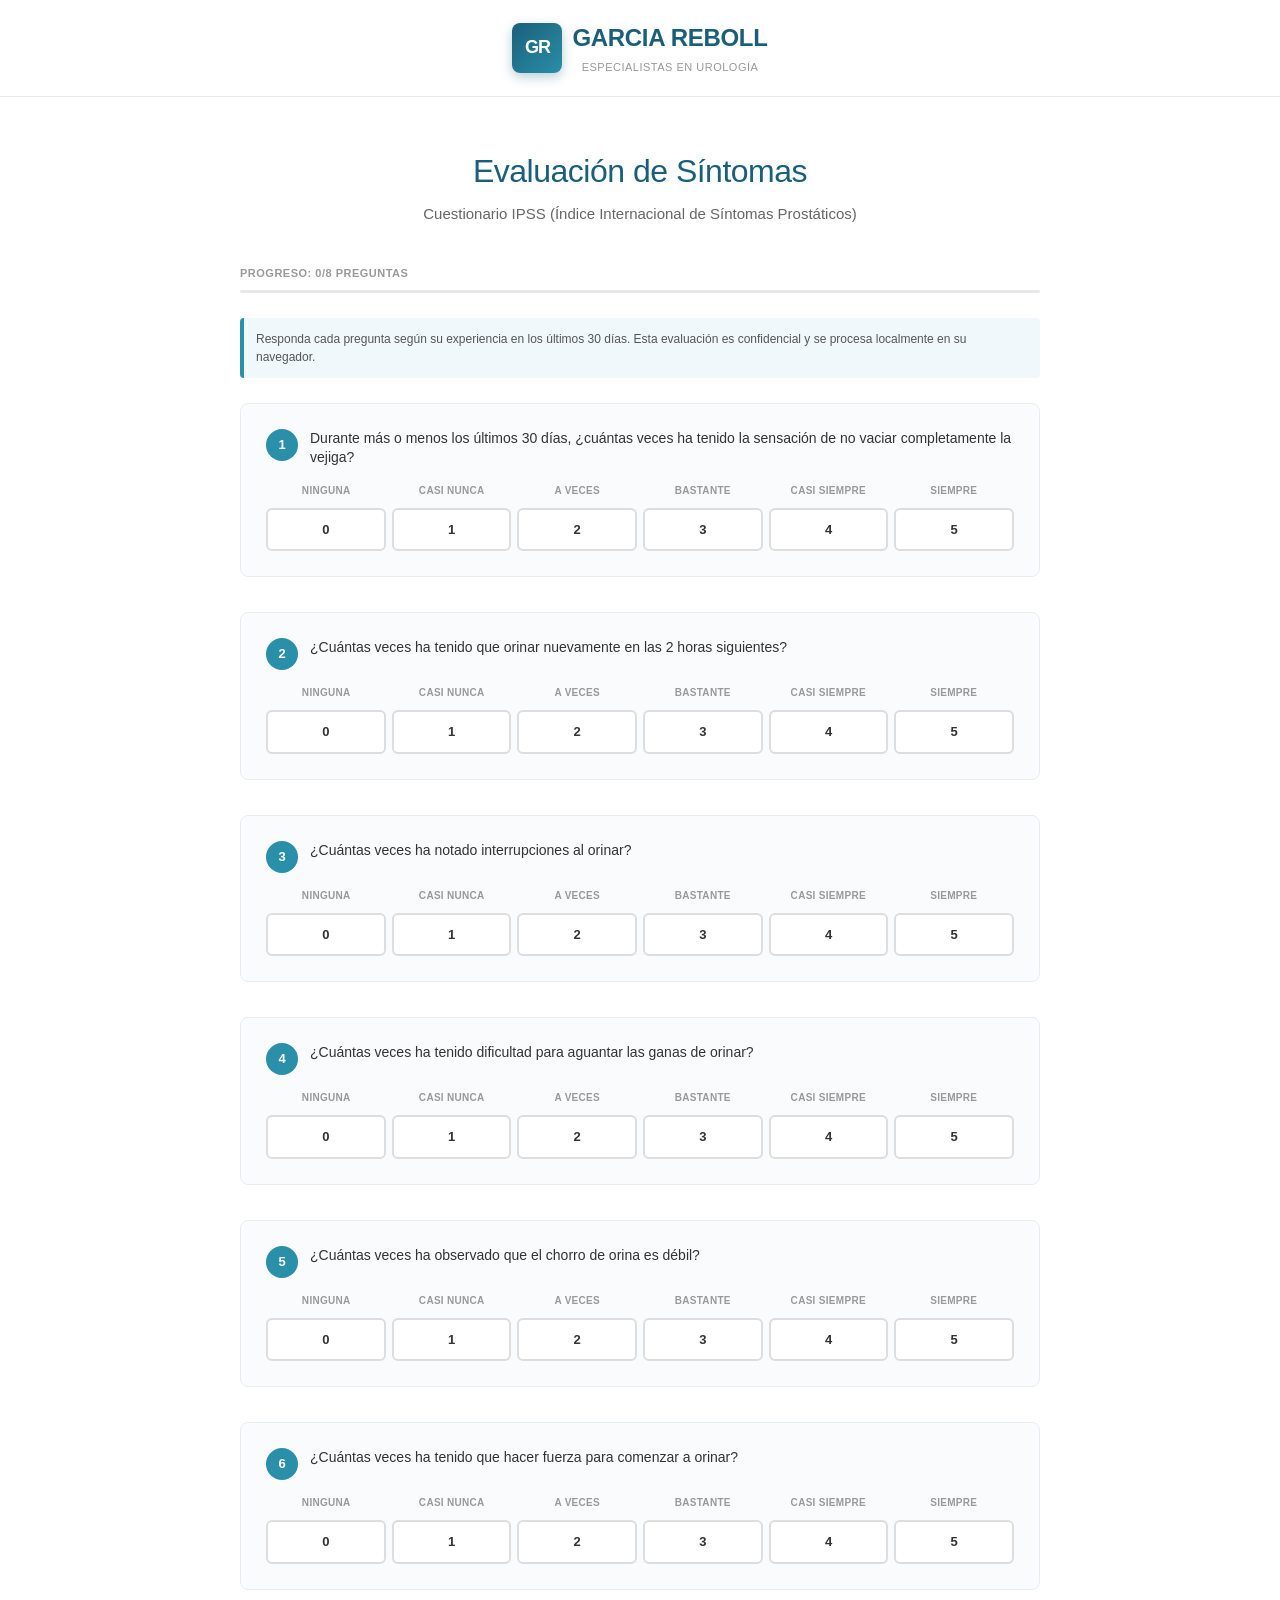
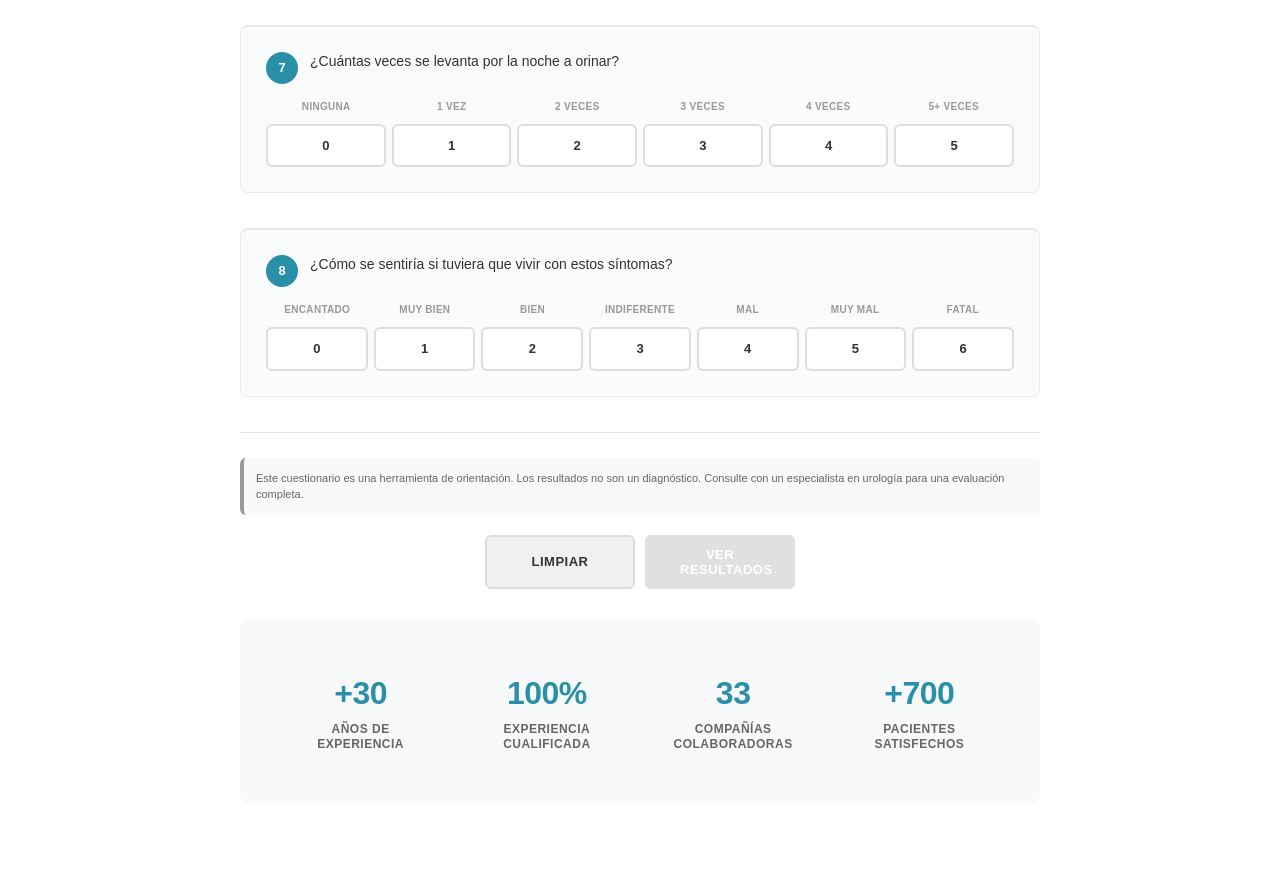
==== index.html @ f72deedf "Clean up duplicate HTML files and update index.html with fully responsive IPSS questionnaire - Conso" ====
<!DOCTYPE html>
<html lang="es">
<head>
    <meta charset="UTF-8">
    <meta name="viewport" content="width=device-width, initial-scale=1.0, maximum-scale=5.0">
    <title>Evaluación IPSS - GARCIA REBOLL</title>
    <style>
        * {
            margin: 0;
            padding: 0;
            box-sizing: border-box;
        }

        html {
            font-size: 16px;
        }

        body {
            font-family: -apple-system, BlinkMacSystemFont, 'Segoe UI', 'Helvetica Neue', sans-serif;
            background: #f8f9fa;
            color: #333;
            line-height: 1.5;
        }

        /* ==================== HEADER ==================== */
        .header {
            background: white;
            border-bottom: 1px solid #e8e8e8;
            padding: 15px;
            text-align: center;
            position: sticky;
            top: 0;
            z-index: 100;
        }

        .logo-brand {
            display: flex;
            align-items: center;
            justify-content: center;
            gap: 10px;
            flex-wrap: wrap;
        }

        .logo {
            width: 45px;
            height: 45px;
            background: linear-gradient(135deg, #1a5f7a 0%, #2a8fa8 100%);
            border-radius: 8px;
            display: flex;
            align-items: center;
            justify-content: center;
            color: white;
            font-weight: 900;
            font-size: 16px;
            box-shadow: 0 4px 12px rgba(26, 95, 122, 0.3);
            letter-spacing: -1px;
            flex-shrink: 0;
        }

        .clinic-title {
            font-size: 18px;
            font-weight: 600;
            color: #1a5f7a;
            letter-spacing: -0.3px;
        }

        .clinic-subtitle {
            font-size: 11px;
            color: #999;
            margin-top: 3px;
            text-transform: uppercase;
            letter-spacing: 0.5px;
            width: 100%;
        }

        /* ==================== FORMULARIO ==================== */
        .form-section {
            display: block;
            background: white;
            min-height: 100vh;
            padding: 20px;
        }

        .form-container {
            max-width: 800px;
            margin: 0 auto;
        }

        .form-header {
            text-align: center;
            margin-bottom: 30px;
            padding-top: 10px;
        }

        .form-header h1 {
            font-size: 24px;
            color: #1a5f7a;
            margin-bottom: 8px;
            font-weight: 500;
            letter-spacing: -0.5px;
        }

        .form-header p {
            font-size: 13px;
            color: #666;
            line-height: 1.5;
        }

        .progress-container {
            margin-bottom: 25px;
        }

        .progress-text {
            font-size: 11px;
            color: #999;
            margin-bottom: 8px;
            text-transform: uppercase;
            letter-spacing: 0.5px;
            font-weight: 600;
        }

        .progress-bar {
            width: 100%;
            height: 3px;
            background: #e8e8e8;
            border-radius: 2px;
            overflow: hidden;
        }

        .progress-fill {
            height: 100%;
            background: linear-gradient(90deg, #1a5f7a 0%, #2a8fa8 100%);
            width: 0%;
            transition: width 0.3s ease;
        }

        .info-banner {
            background: #f0f8fb;
            border-left: 4px solid #2a8fa8;
            padding: 12px;
            margin-bottom: 25px;
            border-radius: 4px;
            font-size: 12px;
            line-height: 1.5;
            color: #555;
        }

        .form-group {
            margin-bottom: 20px;
            padding: 15px;
            background: #fafbfc;
            border-radius: 8px;
            border: 1px solid #e8ecf1;
        }

        .form-group-header {
            display: flex;
            align-items: flex-start;
            gap: 12px;
            margin-bottom: 15px;
        }

        .question-number {
            display: flex;
            align-items: center;
            justify-content: center;
            min-width: 28px;
            width: 28px;
            height: 28px;
            background: #2a8fa8;
            color: white;
            border-radius: 50%;
            font-weight: 600;
            font-size: 12px;
            flex-shrink: 0;
        }

        .question-text {
            font-size: 13px;
            color: #333;
            font-weight: 500;
            line-height: 1.4;
            padding-top: 0;
        }

        .options-header {
            display: grid;
            grid-template-columns: repeat(auto-fit, minmax(50px, 1fr));
            gap: 5px;
            margin: 12px 0 10px 0;
            font-size: 9px;
            font-weight: 600;
            color: #999;
            text-transform: uppercase;
            letter-spacing: 0.3px;
        }

        .option-label {
            text-align: center;
            min-width: 45px;
            word-break: break-word;
        }

        .options-container {
            display: grid;
            grid-template-columns: repeat(auto-fit, minmax(45px, 1fr));
            gap: 6px;
        }

        .radio-option {
            text-align: center;
        }

        .radio-option input[type="radio"] {
            display: none;
        }

        .radio-label {
            display: block;
            padding: 8px 4px;
            background: white;
            border: 2px solid #ddd;
            border-radius: 6px;
            cursor: pointer;
            font-size: 12px;
            font-weight: 600;
            color: #333;
            transition: all 0.2s ease;
            user-select: none;
            min-height: 35px;
            display: flex;
            align-items: center;
            justify-content: center;
        }

        .radio-label:active {
            transform: scale(0.95);
        }

        .radio-label:hover {
            border-color: #2a8fa8;
            background: #f9fafb;
        }

        .radio-option input[type="radio"]:checked + .radio-label {
            background: #2a8fa8;
            color: white;
            border-color: #2a8fa8;
            box-shadow: 0 4px 12px rgba(42, 143, 168, 0.25);
        }

        .quality-section {
            margin-top: 25px;
            padding-top: 25px;
            border-top: 2px solid #e8e8e8;
        }

        .form-footer {
            margin-top: 25px;
            padding-top: 25px;
            border-top: 1px solid #e8e8e8;
        }

        .disclaimer {
            background: #f9f9f9;
            padding: 12px;
            border-radius: 6px;
            font-size: 11px;
            color: #666;
            line-height: 1.5;
            margin-bottom: 20px;
            border-left: 4px solid #999;
        }

        .button-group {
            display: flex;
            gap: 10px;
            justify-content: center;
            flex-wrap: wrap;
            margin-bottom: 20px;
        }

        .btn {
            padding: 10px 25px;
            border: none;
            border-radius: 6px;
            cursor: pointer;
            font-size: 12px;
            font-weight: 700;
            text-transform: uppercase;
            letter-spacing: 0.5px;
            transition: all 0.3s ease;
            flex: 1;
            min-width: 130px;
            max-width: 200px;
        }

        .btn-primary {
            background: linear-gradient(135deg, #1a5f7a 0%, #2a8fa8 100%);
            color: white;
        }

        .btn-primary:active:not(:disabled) {
            transform: scale(0.95);
        }

        .btn-primary:disabled {
            background: #ccc;
            cursor: not-allowed;
            box-shadow: none;
            opacity: 0.6;
        }

        .btn-secondary {
            background: #f0f0f0;
            color: #333;
            border: 2px solid #ddd;
        }

        .btn-secondary:active {
            background: #e8e8e8;
        }

        /* ==================== RESULTADOS ==================== */
        .results-section {
            display: none;
            background: white;
            min-height: 100vh;
        }

        .results-section.show {
            display: block;
            animation: fadeIn 0.5s ease;
        }

        @keyframes fadeIn {
            from { opacity: 0; }
            to { opacity: 1; }
        }

        .results-hero {
            background: linear-gradient(135deg, #1a5f7a 0%, #2a8fa8 100%);
            color: white;
            padding: 30px 20px;
            text-align: center;
        }

        .results-logo {
            width: 50px;
            height: 50px;
            background: rgba(255, 255, 255, 0.2);
            border-radius: 8px;
            display: flex;
            align-items: center;
            justify-content: center;
            margin: 0 auto 15px;
            font-size: 18px;
            font-weight: 900;
            letter-spacing: -0.5px;
        }

        .results-title {
            font-size: 20px;
            font-weight: 400;
            margin-bottom: 25px;
            letter-spacing: -0.3px;
            line-height: 1.3;
        }

        .score-display {
            background: rgba(255, 255, 255, 0.1);
            border-radius: 12px;
            padding: 30px 20px;
            max-width: 380px;
            margin: 0 auto;
        }

        .score-label {
            font-size: 10px;
            opacity: 0.9;
            text-transform: uppercase;
            letter-spacing: 1px;
            margin-bottom: 10px;
            font-weight: 700;
        }

        .score-main {
            font-size: 48px;
            font-weight: 300;
            margin-bottom: 5px;
            letter-spacing: -1px;
        }

        .score-reference {
            font-size: 12px;
            opacity: 0.9;
            margin-bottom: 15px;
        }

        .grade-badge {
            display: inline-block;
            background: white;
            color: #1a5f7a;
            padding: 8px 20px;
            border-radius: 30px;
            font-size: 11px;
            font-weight: 700;
            text-transform: uppercase;
            letter-spacing: 0.5px;
        }

        .grade-mild {
            color: #2e7d32;
            background: #e8f5e9;
        }

        .grade-moderate {
            color: #e65100;
            background: #fff3e0;
        }

        .grade-severe {
            color: #c62828;
            background: #ffebee;
        }

        .results-content {
            padding: 30px 20px;
        }

        .content-wrapper {
            max-width: 1000px;
            margin: 0 auto;
        }

        .symptoms-recommendations {
            display: grid;
            grid-template-columns: 1fr;
            gap: 20px;
            margin-bottom: 30px;
        }

        .symptom-card {
            padding: 20px;
            border-radius: 8px;
            border-left: 5px solid;
        }

        .symptom-mild {
            background: #f1f8f4;
            border-left-color: #2e7d32;
        }

        .symptom-moderate {
            background: #fff8f0;
            border-left-color: #e65100;
        }

        .symptom-severe {
            background: #fef5f5;
            border-left-color: #c62828;
        }

        .card-title {
            font-size: 12px;
            font-weight: 700;
            text-transform: uppercase;
            letter-spacing: 0.5px;
            margin-bottom: 10px;
        }

        .card-text {
            font-size: 12px;
            line-height: 1.6;
            color: #333;
        }

        .card-text ul {
            list-style: none;
            margin-top: 10px;
        }

        .card-text li {
            padding: 5px 0;
            font-size: 12px;
            line-height: 1.5;
        }

        .card-text li:before {
            content: "→ ";
            margin-right: 8px;
            font-weight: 600;
        }

        .symptom-mild .card-text { color: #2e7d32; }
        .symptom-moderate .card-text { color: #e65100; }
        .symptom-severe .card-text { color: #c62828; }

        .symptom-mild .card-title { color: #2e7d32; }
        .symptom-moderate .card-title { color: #e65100; }
        .symptom-severe .card-title { color: #c62828; }

        .symptom-mild .card-text li:before { color: #2e7d32; }
        .symptom-moderate .card-text li:before { color: #e65100; }
        .symptom-severe .card-text li:before { color: #c62828; }

        .cta-section {
            background: linear-gradient(135deg, #1a5f7a 0%, #2a8fa8 100%);
            color: white;
            padding: 30px 20px;
            border-radius: 8px;
            text-align: center;
            margin-bottom: 30px;
        }

        .cta-title {
            font-size: 20px;
            margin-bottom: 10px;
            font-weight: 400;
            letter-spacing: -0.3px;
        }

        .cta-text {
            font-size: 13px;
            margin-bottom: 20px;
            line-height: 1.5;
            opacity: 0.95;
        }

        .cta-button {
            display: inline-block;
            background: white;
            color: #2a8fa8;
            padding: 11px 35px;
            border-radius: 6px;
            font-weight: 700;
            text-transform: uppercase;
            letter-spacing: 0.5px;
            cursor: pointer;
            border: none;
            transition: all 0.3s ease;
            font-size: 12px;
        }

        .cta-button:active {
            transform: scale(0.95);
        }

        .contact-section {
            background: #f8f9fa;
            padding: 25px 20px;
            border-radius: 8px;
            margin-bottom: 30px;
        }

        .contact-title {
            font-size: 16px;
            color: #1a5f7a;
            margin-bottom: 5px;
            font-weight: 600;
        }

        .contact-subtitle {
            font-size: 12px;
            color: #999;
            margin-bottom: 20px;
        }

        .form-row {
            display: grid;
            grid-template-columns: 1fr;
            gap: 12px;
            margin-bottom: 12px;
        }

        .form-group-contact {
            grid-column: auto;
        }

        .form-group-contact label {
            display: block;
            margin-bottom: 5px;
            font-weight: 600;
            font-size: 11px;
            color: #333;
            text-transform: uppercase;
            letter-spacing: 0.3px;
        }

        .form-group-contact input,
        .form-group-contact select,
        .form-group-contact textarea {
            width: 100%;
            padding: 10px 12px;
            border: 2px solid #ddd;
            border-radius: 6px;
            font-size: 13px;
            font-family: inherit;
            transition: all 0.2s ease;
        }

        .form-group-contact input:focus,
        .form-group-contact select:focus,
        .form-group-contact textarea:focus {
            outline: none;
            border-color: #2a8fa8;
            box-shadow: 0 0 0 3px rgba(42, 143, 168, 0.1);
        }

        .form-group-contact textarea {
            resize: vertical;
            min-height: 80px;
            grid-column: 1 / -1;
        }

        .form-buttons {
            display: flex;
            gap: 10px;
            justify-content: center;
            margin-top: 20px;
            flex-wrap: wrap;
        }

        .btn-submit {
            background: linear-gradient(135deg, #1a5f7a 0%, #2a8fa8 100%);
            color: white;
            padding: 10px 30px;
            border: none;
            border-radius: 6px;
            cursor: pointer;
            font-size: 12px;
            font-weight: 700;
            text-transform: uppercase;
            letter-spacing: 0.5px;
            transition: all 0.3s ease;
            flex: 1;
            min-width: 120px;
            max-width: 180px;
        }

        .btn-submit:active {
            transform: scale(0.95);
        }

        .btn-back {
            background: white;
            color: #333;
            padding: 10px 30px;
            border: 2px solid #ddd;
            border-radius: 6px;
            cursor: pointer;
            font-size: 12px;
            font-weight: 700;
            text-transform: uppercase;
            letter-spacing: 0.5px;
            transition: all 0.3s ease;
            flex: 1;
            min-width: 120px;
            max-width: 180px;
        }

        .btn-back:active {
            border-color: #2a8fa8;
            background: #f8f9fa;
        }

        .success-message {
            background: #e8f5e9;
            color: #2e7d32;
            padding: 12px 15px;
            border-radius: 6px;
            margin-bottom: 15px;
            border-left: 4px solid #2e7d32;
            display: none;
            font-size: 12px;
        }

        .success-message.show {
            display: block;
        }

        .stats-section {
            display: grid;
            grid-template-columns: repeat(2, 1fr);
            gap: 15px;
            margin: 30px 0;
            padding: 25px;
            background: #f8f9fa;
            border-radius: 8px;
        }

        .stat-item {
            text-align: center;
            padding: 15px;
        }

        .stat-number {
            font-size: 24px;
            font-weight: 700;
            color: #2a8fa8;
            margin-bottom: 5px;
            letter-spacing: -0.5px;
        }

        .stat-label {
            font-size: 10px;
            color: #666;
            text-transform: uppercase;
            letter-spacing: 0.5px;
            font-weight: 600;
            line-height: 1.3;
        }

        .clinic-info {
            background: #f0f8fb;
            padding: 20px;
            border-left: 5px solid #2a8fa8;
            border-radius: 6px;
            margin-top: 30px;
        }

        .clinic-info h3 {
            color: #1a5f7a;
            margin-bottom: 10px;
            font-size: 14px;
            font-weight: 600;
        }

        .clinic-detail {
            font-size: 11px;
            margin: 6px 0;
            color: #333;
            line-height: 1.4;
        }

        /* ==================== TABLET ==================== */
        @media (min-width: 480px) {
            .form-header h1 {
                font-size: 28px;
            }

            .question-text {
                font-size: 14px;
            }

            .btn {
                min-width: 140px;
                max-width: none;
                flex: 0;
            }

            .stats-section {
                grid-template-columns: repeat(4, 1fr);
                gap: 10px;
            }

            .stat-item {
                padding: 10px;
            }

            .stat-number {
                font-size: 28px;
            }
        }

        /* ==================== DESKTOP ==================== */
        @media (min-width: 768px) {
            .header {
                padding: 20px;
            }

            .logo {
                width: 50px;
                height: 50px;
                font-size: 18px;
            }

            .clinic-title {
                font-size: 24px;
            }

            .form-section {
                padding: 40px 20px;
            }

            .form-container {
                max-width: 800px;
            }

            .form-header {
                margin-bottom: 40px;
            }

            .form-header h1 {
                font-size: 32px;
            }

            .form-header p {
                font-size: 15px;
            }

            .form-group {
                margin-bottom: 35px;
                padding: 25px;
            }

            .question-number {
                width: 32px;
                height: 32px;
                font-size: 13px;
                gap: 15px;
            }

            .question-text {
                font-size: 14px;
            }

            .radio-label {
                padding: 10px 6px;
                font-size: 13px;
            }

            .options-header {
                font-size: 10px;
            }

            .results-hero {
                padding: 50px 20px;
            }

            .results-title {
                font-size: 28px;
            }

            .score-main {
                font-size: 56px;
            }

            .results-content {
                padding: 50px 20px;
            }

            .symptoms-recommendations {
                grid-template-columns: 1fr 1fr;
                gap: 35px;
            }

            .card-title {
                font-size: 13px;
            }

            .card-text {
                font-size: 13px;
            }

            .cta-section {
                padding: 50px 40px;
            }

            .cta-title {
                font-size: 26px;
            }

            .contact-section {
                padding: 45px 40px;
            }

            .form-row {
                grid-template-columns: 1fr 1fr;
                gap: 18px;
            }

            .form-group-contact textarea {
                grid-column: 1 / -1;
            }

            .btn {
                flex: 0;
                min-width: 150px;
                max-width: none;
                padding: 12px 35px;
                font-size: 13px;
            }

            .stats-section {
                grid-template-columns: repeat(4, 1fr);
                gap: 25px;
                padding: 40px;
            }

            .stat-number {
                font-size: 32px;
            }

            .stat-label {
                font-size: 12px;
            }
        }
    </style>
</head>
<body>
    <!-- HEADER -->
    <div class="header">
        <div class="logo-brand">
            <div class="logo">GR</div>
            <div>
                <div class="clinic-title">GARCIA REBOLL</div>
                <div class="clinic-subtitle">Especialistas en Urología</div>
            </div>
        </div>
    </div>

    <!-- FORMULARIO IPSS -->
    <div class="form-section" id="formSection">
        <div class="form-container">
            <div class="form-header">
                <h1>Evaluación de Síntomas</h1>
                <p>Cuestionario IPSS (Índice Internacional de Síntomas Prostáticos)</p>
            </div>

            <div class="progress-container">
                <div class="progress-text">Progreso: <span id="answered">0</span>/8 preguntas</div>
                <div class="progress-bar">
                    <div class="progress-fill" id="progressFill"></div>
                </div>
            </div>

            <div class="info-banner">
                Responda cada pregunta según su experiencia en los últimos 30 días. Esta evaluación es confidencial y se procesa localmente en su navegador.
            </div>

            <form id="ipssForm">
                <!-- Preguntas 1-6 -->
                <div class="form-group">
                    <div class="form-group-header">
                        <div class="question-number">1</div>
                        <div class="question-text">Durante más o menos los últimos 30 días, ¿cuántas veces ha tenido la sensación de no vaciar completamente la vejiga?</div>
                    </div>
                    <div class="options-header">
                        <div class="option-label">Ninguna</div>
                        <div class="option-label">Casi nunca</div>
                        <div class="option-label">A veces</div>
                        <div class="option-label">Bastante</div>
                        <div class="option-label">Casi siempre</div>
                        <div class="option-label">Siempre</div>
                    </div>
                    <div class="options-container">
                        <div class="radio-option"><input type="radio" name="q1" value="0" id="q1_0"><label for="q1_0" class="radio-label">0</label></div>
                        <div class="radio-option"><input type="radio" name="q1" value="1" id="q1_1"><label for="q1_1" class="radio-label">1</label></div>
                        <div class="radio-option"><input type="radio" name="q1" value="2" id="q1_2"><label for="q1_2" class="radio-label">2</label></div>
                        <div class="radio-option"><input type="radio" name="q1" value="3" id="q1_3"><label for="q1_3" class="radio-label">3</label></div>
                        <div class="radio-option"><input type="radio" name="q1" value="4" id="q1_4"><label for="q1_4" class="radio-label">4</label></div>
                        <div class="radio-option"><input type="radio" name="q1" value="5" id="q1_5"><label for="q1_5" class="radio-label">5</label></div>
                    </div>
                </div>

                <div class="form-group">
                    <div class="form-group-header">
                        <div class="question-number">2</div>
                        <div class="question-text">¿Cuántas veces ha tenido que orinar nuevamente en las 2 horas siguientes?</div>
                    </div>
                    <div class="options-header">
                        <div class="option-label">Ninguna</div>
                        <div class="option-label">Casi nunca</div>
                        <div class="option-label">A veces</div>
                        <div class="option-label">Bastante</div>
                        <div class="option-label">Casi siempre</div>
                        <div class="option-label">Siempre</div>
                    </div>
                    <div class="options-container">
                        <div class="radio-option"><input type="radio" name="q2" value="0" id="q2_0"><label for="q2_0" class="radio-label">0</label></div>
                        <div class="radio-option"><input type="radio" name="q2" value="1" id="q2_1"><label for="q2_1" class="radio-label">1</label></div>
                        <div class="radio-option"><input type="radio" name="q2" value="2" id="q2_2"><label for="q2_2" class="radio-label">2</label></div>
                        <div class="radio-option"><input type="radio" name="q2" value="3" id="q2_3"><label for="q2_3" class="radio-label">3</label></div>
                        <div class="radio-option"><input type="radio" name="q2" value="4" id="q2_4"><label for="q2_4" class="radio-label">4</label></div>
                        <div class="radio-option"><input type="radio" name="q2" value="5" id="q2_5"><label for="q2_5" class="radio-label">5</label></div>
                    </div>
                </div>

                <div class="form-group">
                    <div class="form-group-header">
                        <div class="question-number">3</div>
                        <div class="question-text">¿Cuántas veces ha notado interrupciones al orinar?</div>
                    </div>
                    <div class="options-header">
                        <div class="option-label">Ninguna</div>
                        <div class="option-label">Casi nunca</div>
                        <div class="option-label">A veces</div>
                        <div class="option-label">Bastante</div>
                        <div class="option-label">Casi siempre</div>
                        <div class="option-label">Siempre</div>
                    </div>
                    <div class="options-container">
                        <div class="radio-option"><input type="radio" name="q3" value="0" id="q3_0"><label for="q3_0" class="radio-label">0</label></div>
                        <div class="radio-option"><input type="radio" name="q3" value="1" id="q3_1"><label for="q3_1" class="radio-label">1</label></div>
                        <div class="radio-option"><input type="radio" name="q3" value="2" id="q3_2"><label for="q3_2" class="radio-label">2</label></div>
                        <div class="radio-option"><input type="radio" name="q3" value="3" id="q3_3"><label for="q3_3" class="radio-label">3</label></div>
                        <div class="radio-option"><input type="radio" name="q3" value="4" id="q3_4"><label for="q3_4" class="radio-label">4</label></div>
                        <div class="radio-option"><input type="radio" name="q3" value="5" id="q3_5"><label for="q3_5" class="radio-label">5</label></div>
                    </div>
                </div>

                <div class="form-group">
                    <div class="form-group-header">
                        <div class="question-number">4</div>
                        <div class="question-text">¿Cuántas veces ha tenido dificultad para aguantar las ganas de orinar?</div>
                    </div>
                    <div class="options-header">
                        <div class="option-label">Ninguna</div>
                        <div class="option-label">Casi nunca</div>
                        <div class="option-label">A veces</div>
                        <div class="option-label">Bastante</div>
                        <div class="option-label">Casi siempre</div>
                        <div class="option-label">Siempre</div>
                    </div>
                    <div class="options-container">
                        <div class="radio-option"><input type="radio" name="q4" value="0" id="q4_0"><label for="q4_0" class="radio-label">0</label></div>
                        <div class="radio-option"><input type="radio" name="q4" value="1" id="q4_1"><label for="q4_1" class="radio-label">1</label></div>
                        <div class="radio-option"><input type="radio" name="q4" value="2" id="q4_2"><label for="q4_2" class="radio-label">2</label></div>
                        <div class="radio-option"><input type="radio" name="q4" value="3" id="q4_3"><label for="q4_3" class="radio-label">3</label></div>
                        <div class="radio-option"><input type="radio" name="q4" value="4" id="q4_4"><label for="q4_4" class="radio-label">4</label></div>
                        <div class="radio-option"><input type="radio" name="q4" value="5" id="q4_5"><label for="q4_5" class="radio-label">5</label></div>
                    </div>
                </div>

                <div class="form-group">
                    <div class="form-group-header">
                        <div class="question-number">5</div>
                        <div class="question-text">¿Cuántas veces ha observado que el chorro de orina es débil?</div>
                    </div>
                    <div class="options-header">
                        <div class="option-label">Ninguna</div>
                        <div class="option-label">Casi nunca</div>
                        <div class="option-label">A veces</div>
                        <div class="option-label">Bastante</div>
                        <div class="option-label">Casi siempre</div>
                        <div class="option-label">Siempre</div>
                    </div>
                    <div class="options-container">
                        <div class="radio-option"><input type="radio" name="q5" value="0" id="q5_0"><label for="q5_0" class="radio-label">0</label></div>
                        <div class="radio-option"><input type="radio" name="q5" value="1" id="q5_1"><label for="q5_1" class="radio-label">1</label></div>
                        <div class="radio-option"><input type="radio" name="q5" value="2" id="q5_2"><label for="q5_2" class="radio-label">2</label></div>
                        <div class="radio-option"><input type="radio" name="q5" value="3" id="q5_3"><label for="q5_3" class="radio-label">3</label></div>
                        <div class="radio-option"><input type="radio" name="q5" value="4" id="q5_4"><label for="q5_4" class="radio-label">4</label></div>
                        <div class="radio-option"><input type="radio" name="q5" value="5" id="q5_5"><label for="q5_5" class="radio-label">5</label></div>
                    </div>
                </div>

                <div class="form-group">
                    <div class="form-group-header">
                        <div class="question-number">6</div>
                        <div class="question-text">¿Cuántas veces ha tenido que hacer fuerza para comenzar a orinar?</div>
                    </div>
                    <div class="options-header">
                        <div class="option-label">Ninguna</div>
                        <div class="option-label">Casi nunca</div>
                        <div class="option-label">A veces</div>
                        <div class="option-label">Bastante</div>
                        <div class="option-label">Casi siempre</div>
                        <div class="option-label">Siempre</div>
                    </div>
                    <div class="options-container">
                        <div class="radio-option"><input type="radio" name="q6" value="0" id="q6_0"><label for="q6_0" class="radio-label">0</label></div>
                        <div class="radio-option"><input type="radio" name="q6" value="1" id="q6_1"><label for="q6_1" class="radio-label">1</label></div>
                        <div class="radio-option"><input type="radio" name="q6" value="2" id="q6_2"><label for="q6_2" class="radio-label">2</label></div>
                        <div class="radio-option"><input type="radio" name="q6" value="3" id="q6_3"><label for="q6_3" class="radio-label">3</label></div>
                        <div class="radio-option"><input type="radio" name="q6" value="4" id="q6_4"><label for="q6_4" class="radio-label">4</label></div>
                        <div class="radio-option"><input type="radio" name="q6" value="5" id="q6_5"><label for="q6_5" class="radio-label">5</label></div>
                    </div>
                </div>

                <!-- Pregunta 7 -->
                <div class="form-group quality-section">
                    <div class="form-group-header">
                        <div class="question-number">7</div>
                        <div class="question-text">¿Cuántas veces se levanta por la noche a orinar?</div>
                    </div>
                    <div class="options-header">
                        <div class="option-label">Ninguna</div>
                        <div class="option-label">1 vez</div>
                        <div class="option-label">2 veces</div>
                        <div class="option-label">3 veces</div>
                        <div class="option-label">4 veces</div>
                        <div class="option-label">5+ veces</div>
                    </div>
                    <div class="options-container">
                        <div class="radio-option"><input type="radio" name="q7" value="0" id="q7_0"><label for="q7_0" class="radio-label">0</label></div>
                        <div class="radio-option"><input type="radio" name="q7" value="1" id="q7_1"><label for="q7_1" class="radio-label">1</label></div>
                        <div class="radio-option"><input type="radio" name="q7" value="2" id="q7_2"><label for="q7_2" class="radio-label">2</label></div>
                        <div class="radio-option"><input type="radio" name="q7" value="3" id="q7_3"><label for="q7_3" class="radio-label">3</label></div>
                        <div class="radio-option"><input type="radio" name="q7" value="4" id="q7_4"><label for="q7_4" class="radio-label">4</label></div>
                        <div class="radio-option"><input type="radio" name="q7" value="5" id="q7_5"><label for="q7_5" class="radio-label">5</label></div>
                    </div>
                </div>

                <!-- Pregunta 8 -->
                <div class="form-group quality-section">
                    <div class="form-group-header">
                        <div class="question-number">8</div>
                        <div class="question-text">¿Cómo se sentiría si tuviera que vivir con estos síntomas?</div>
                    </div>
                    <div class="options-header">
                        <div class="option-label">Encantado</div>
                        <div class="option-label">Muy bien</div>
                        <div class="option-label">Bien</div>
                        <div class="option-label">Indiferente</div>
                        <div class="option-label">Mal</div>
                        <div class="option-label">Muy mal</div>
                        <div class="option-label">Fatal</div>
                    </div>
                    <div class="options-container">
                        <div class="radio-option"><input type="radio" name="q8" value="0" id="q8_0"><label for="q8_0" class="radio-label">0</label></div>
                        <div class="radio-option"><input type="radio" name="q8" value="1" id="q8_1"><label for="q8_1" class="radio-label">1</label></div>
                        <div class="radio-option"><input type="radio" name="q8" value="2" id="q8_2"><label for="q8_2" class="radio-label">2</label></div>
                        <div class="radio-option"><input type="radio" name="q8" value="3" id="q8_3"><label for="q8_3" class="radio-label">3</label></div>
                        <div class="radio-option"><input type="radio" name="q8" value="4" id="q8_4"><label for="q8_4" class="radio-label">4</label></div>
                        <div class="radio-option"><input type="radio" name="q8" value="5" id="q8_5"><label for="q8_5" class="radio-label">5</label></div>
                        <div class="radio-option"><input type="radio" name="q8" value="6" id="q8_6"><label for="q8_6" class="radio-label">6</label></div>
                    </div>
                </div>

                <div class="form-footer">
                    <div class="disclaimer">
                        Este cuestionario es una herramienta de orientación. Los resultados no son un diagnóstico. Consulte con un especialista en urología para una evaluación completa.
                    </div>

                    <div class="button-group">
                        <button type="button" class="btn btn-secondary" onclick="resetForm()">Limpiar</button>
                        <button type="button" class="btn btn-primary" id="calculateBtn" onclick="calculateScore()" disabled>Ver Resultados</button>
                    </div>
                </div>
            </form>

            <div class="stats-section">
                <div class="stat-item">
                    <div class="stat-number">+30</div>
                    <div class="stat-label">Años de Experiencia</div>
                </div>
                <div class="stat-item">
                    <div class="stat-number">100%</div>
                    <div class="stat-label">Experiencia Cualificada</div>
                </div>
                <div class="stat-item">
                    <div class="stat-number">33</div>
                    <div class="stat-label">Compañías Colaboradoras</div>
                </div>
                <div class="stat-item">
                    <div class="stat-number">+700</div>
                    <div class="stat-label">Pacientes Satisfechos</div>
                </div>
            </div>
        </div>
    </div>

    <!-- RESULTADOS -->
    <div class="results-section" id="resultsSection">
        <div class="results-hero">
            <div class="results-logo">GR</div>
            <h2 class="results-title">Resultado de Índice Internacional de Síntomas Prostáticos</h2>

            <div class="score-display">
                <div class="score-label">Tu Puntuación</div>
                <div class="score-main" id="scoreNumber">0</div>
                <div class="score-reference">de 35 puntos</div>
                <div class="grade-badge" id="gradeBadge">Leve</div>
            </div>
        </div>

        <div class="results-content">
            <div class="content-wrapper">
                <div class="symptoms-recommendations">
                    <div class="symptom-card symptom-mild" id="symptomCard">
                        <div class="card-title">Situación Clínica</div>
                        <div class="card-text" id="symptomText">Sus síntomas son mínimos y no requieren intervención inmediata.</div>
                    </div>

                    <div class="symptom-card symptom-mild" id="recommendationCard">
                        <div class="card-title">Recomendación</div>
                        <div class="card-text" id="recommendationText">
                            <ul>
                                <li>Mantener estilo de vida saludable</li>
                                <li>Reducir líquidos por la noche</li>
                                <li>Revisión médica anual</li>
                            </ul>
                        </div>
                    </div>
                </div>

                <div class="cta-section">
                    <h3 class="cta-title">Próximo Paso</h3>
                    <p class="cta-text">Completa el formulario a continuación para agendar una consulta con nuestros especialistas</p>
                    <button class="cta-button" onclick="scrollToForm()">Agendar Consulta</button>
                </div>

                <div class="contact-section">
                    <h3 class="contact-title">Agendar Cita Médica</h3>
                    <p class="contact-subtitle">Completa tus datos para que nos pongamos en contacto</p>

                    <div class="success-message" id="successMessage">
                        Gracias. Tu solicitud ha sido enviada. Nos contactaremos pronto.
                    </div>

                    <form id="contactForm" onsubmit="handleSubmit(event)">
                        <div class="form-row">
                            <div class="form-group-contact">
                                <label for="nombre">Nombre Completo</label>
                                <input type="text" id="nombre" name="nombre" required>
                            </div>
                            <div class="form-group-contact">
                                <label for="email">Correo Electrónico</label>
                                <input type="email" id="email" name="email" required>
                            </div>
                        </div>

                        <div class="form-row">
                            <div class="form-group-contact">
                                <label for="telefono">Teléfono</label>
                                <input type="tel" id="telefono" name="telefono" required>
                            </div>
                            <div class="form-group-contact">
                                <label for="horario">Preferencia de Horario</label>
                                <select id="horario" name="horario" required>
                                    <option value="">Selecciona un horario</option>
                                    <option value="manana">Mañana (9:00 - 13:00)</option>
                                    <option value="tarde">Tarde (16:00 - 20:00)</option>
                                    <option value="flexible">Sin preferencia</option>
                                </select>
                            </div>
                        </div>

                        <div class="form-group-contact">
                            <label for="mensaje">Comentarios</label>
                            <textarea id="mensaje" name="mensaje" placeholder="Cuéntanos si tienes alguna pregunta..."></textarea>
                        </div>

                        <div class="form-buttons">
                            <button type="submit" class="btn-submit">Agendar Cita</button>
                            <button type="button" class="btn-back" onclick="backToForm()">Volver</button>
                        </div>
                    </form>
                </div>

                <div class="clinic-info">
                    <h3>GARCIA REBOLL</h3>
                    <div class="clinic-detail">Teléfono: +34 638 896 575</div>
                    <div class="clinic-detail">Email: info@clinicagarciareboll.com</div>
                    <div class="clinic-detail">Ubicación: Valencia, España</div>
                    <div class="clinic-detail">Horario: Lunes a Viernes 9:00 - 20:00</div>
                </div>
            </div>
        </div>
    </div>

    <script>
        const form = document.getElementById('ipssForm');
        const calculateBtn = document.getElementById('calculateBtn');
        const formSection = document.getElementById('formSection');
        const resultsSection = document.getElementById('resultsSection');
        const progressFill = document.getElementById('progressFill');
        const answeredCount = document.getElementById('answered');

        form.querySelectorAll('input[type="radio"]').forEach(input => {
            input.addEventListener('change', updateProgress);
        });

        function updateProgress() {
            const answered = form.querySelectorAll('input[type="radio"]:checked').length;
            const percentage = (answered / 8) * 100;
            answeredCount.textContent = answered;
            progressFill.style.width = percentage + '%';
            calculateBtn.disabled = answered !== 8;
        }

        function calculateScore() {
            let score = 0;
            let qualityScore = 0;

            for (let i = 1; i <= 7; i++) {
                const selected = form.querySelector(`input[name="q${i}"]:checked`);
                if (selected) score += parseInt(selected.value);
            }

            const q8 = form.querySelector('input[name="q8"]:checked');
            if (q8) qualityScore = parseInt(q8.value);

            showResults(score, qualityScore);
        }

        function showResults(score, quality) {
            document.getElementById('scoreNumber').textContent = score;

            const badge = document.getElementById('gradeBadge');
            const symptomCard = document.getElementById('symptomCard');
            const recommendationCard = document.getElementById('recommendationCard');
            const symptomText = document.getElementById('symptomText');
            const recommendationText = document.getElementById('recommendationText');

            let grade = '';
            let color = '';

            if (score <= 7) {
                grade = 'Síntomas Leves';
                color = 'mild';
                symptomText.textContent = 'Sus síntomas son mínimos. No requiere tratamiento inmediato en la mayoría de casos.';
                recommendationText.innerHTML = '<ul><li>Mantener estilo de vida saludable</li><li>Reducir líquidos por la noche</li><li>Ejercicio regular</li><li>Revisión médica anual</li></ul>';
            } else if (score <= 19) {
                grade = 'Síntomas Moderados';
                color = 'moderate';
                symptomText.textContent = 'Sus síntomas son moderados y afectan su calidad de vida. Requiere evaluación y posible tratamiento.';
                recommendationText.innerHTML = '<ul><li>Consulta con especialista recomendada</li><li>Evaluación diagnóstica completa</li><li>Opciones farmacológicas disponibles</li><li>Seguimiento cada 3-6 meses</li></ul>';
            } else {
                grade = 'Síntomas Graves';
                color = 'severe';
                symptomText.textContent = 'Sus síntomas son significativos y afectan su calidad de vida. Evaluación urgente por especialista necesaria.';
                recommendationText.innerHTML = '<ul><li>Consulta urgente con especialista</li><li>Evaluación diagnóstica completa</li><li>Análisis de orina y pruebas complementarias</li><li>Opciones terapéuticas especializadas</li></ul>';
            }

            badge.textContent = grade;
            badge.className = `grade-badge grade-${color}`;
            symptomCard.className = `symptom-card symptom-${color}`;
            recommendationCard.className = `symptom-card symptom-${color}`;

            formSection.style.display = 'none';
            resultsSection.classList.add('show');
            window.scrollTo({ top: 0, behavior: 'smooth' });
        }

        function scrollToForm() {
            document.querySelector('.contact-section').scrollIntoView({ behavior: 'smooth' });
        }

        function backToForm() {
            formSection.style.display = 'block';
            resultsSection.classList.remove('show');
            form.reset();
            updateProgress();
            window.scrollTo({ top: 0, behavior: 'smooth' });
        }

        function handleSubmit(event) {
            event.preventDefault();
            document.getElementById('successMessage').classList.add('show');
            document.getElementById('contactForm').reset();
            setTimeout(() => {
                document.getElementById('successMessage').classList.remove('show');
            }, 5000);
        }

        function resetForm() {
            form.reset();
            updateProgress();
        }

        updateProgress();
    </script>
</body>
</html>
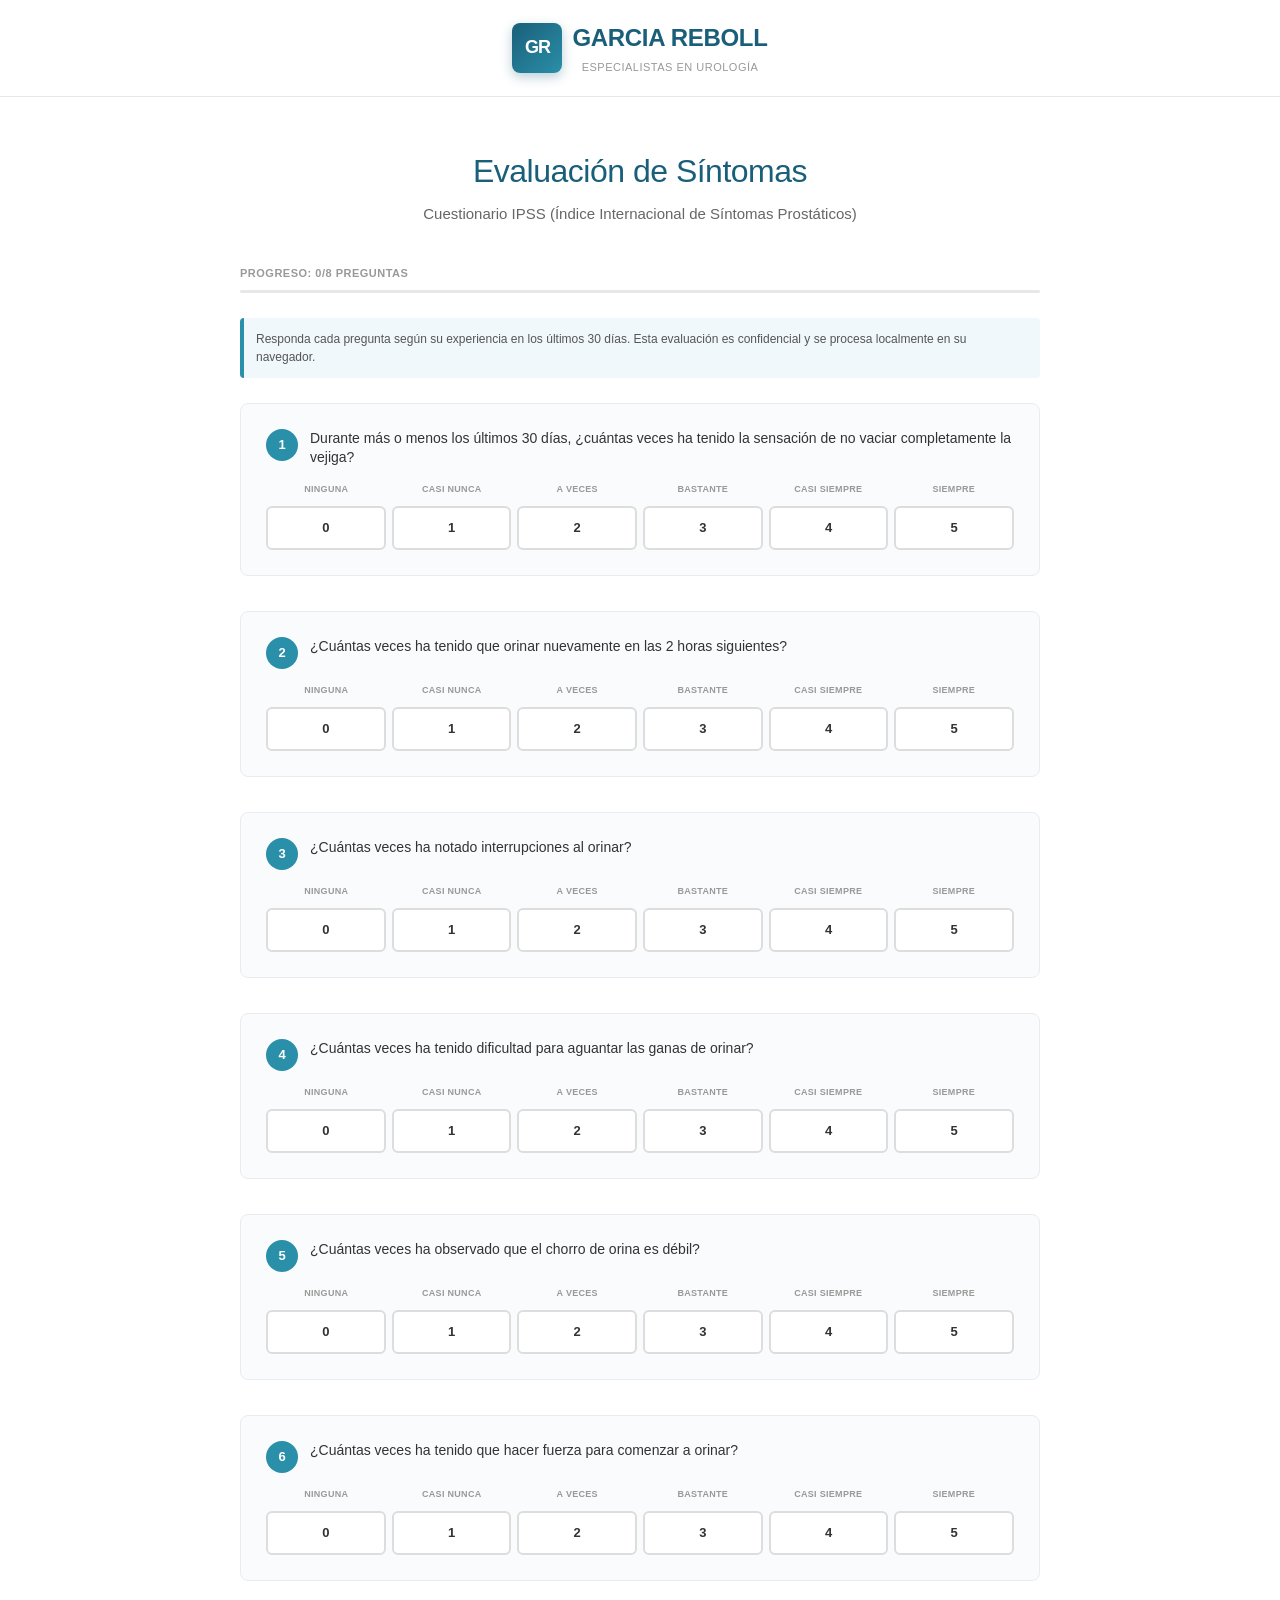
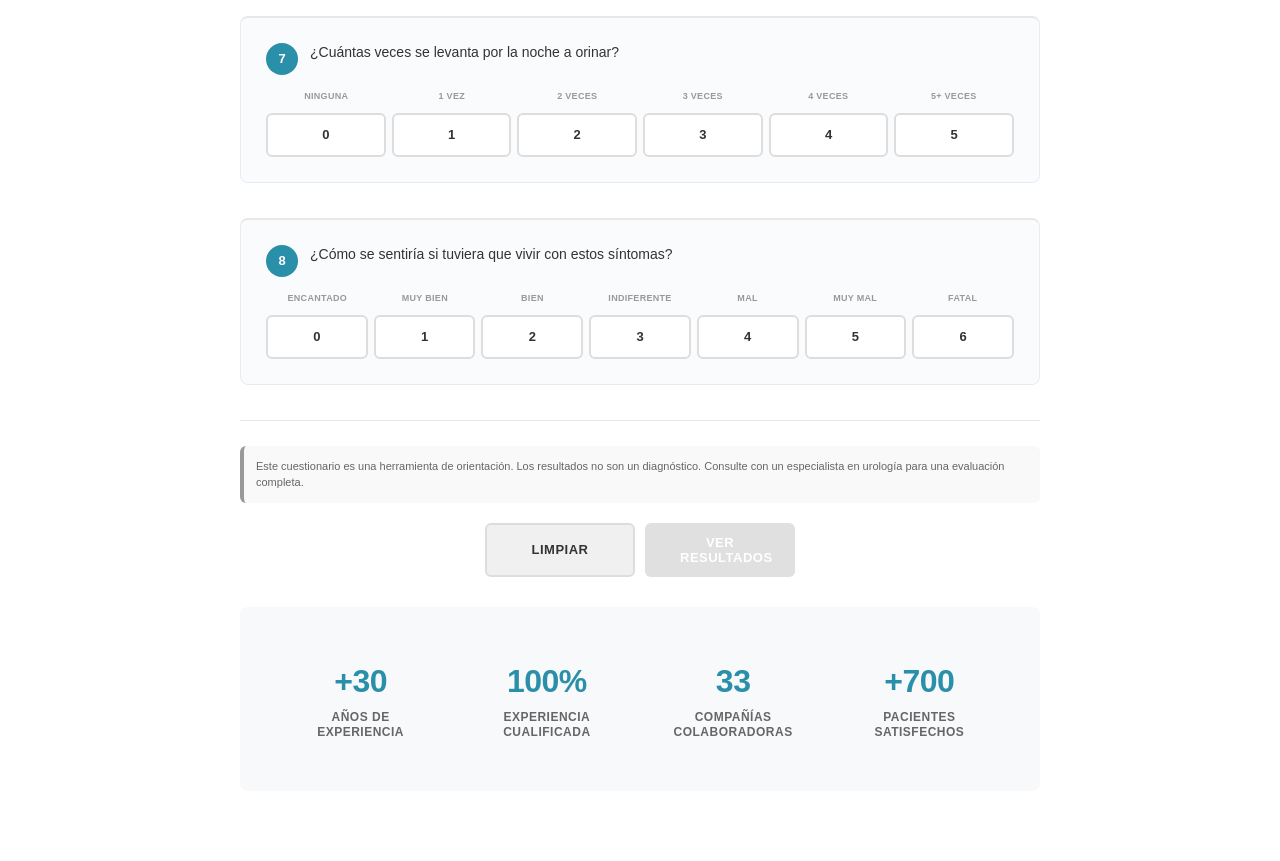
==== commit d4803180: "Optimize mobile experience with dropdown selects instead of radio buttons - Mobile (<768px): Use cle" ====
--- a/index.html
+++ b/index.html
@@ -183,6 +183,40 @@
             padding-top: 0;
         }
 
+        /* ==================== MÓVIL: DESPLEGABLES ==================== */
+        .mobile-select-wrapper {
+            display: block;
+            margin-bottom: 10px;
+        }
+
+        .mobile-select-wrapper select {
+            width: 100%;
+            padding: 12px;
+            border: 2px solid #ddd;
+            border-radius: 6px;
+            font-size: 13px;
+            font-family: inherit;
+            background: white;
+            cursor: pointer;
+            transition: all 0.2s ease;
+        }
+
+        .mobile-select-wrapper select:focus {
+            outline: none;
+            border-color: #2a8fa8;
+            box-shadow: 0 0 0 3px rgba(42, 143, 168, 0.1);
+        }
+
+        .mobile-select-wrapper select::-webkit-appearance {
+            appearance: none;
+            padding-right: 30px;
+            background-image: url("data:image/svg+xml,%3Csvg xmlns='http://www.w3.org/2000/svg' width='12' height='8' viewBox='0 0 12 8'%3E%3Cpath fill='%232a8fa8' d='M1 1l5 5 5-5'/%3E%3C/svg%3E");
+            background-repeat: no-repeat;
+            background-position: right 10px center;
+            padding-right: 35px;
+        }
+
+        /* ==================== DESKTOP: RADIO BUTTONS ==================== */
         .options-header {
             display: grid;
             grid-template-columns: repeat(auto-fit, minmax(50px, 1fr));
@@ -193,6 +227,7 @@
             color: #999;
             text-transform: uppercase;
             letter-spacing: 0.3px;
+            display: none;
         }
 
         .option-label {
@@ -202,7 +237,7 @@
         }
 
         .options-container {
-            display: grid;
+            display: none;
             grid-template-columns: repeat(auto-fit, minmax(45px, 1fr));
             gap: 6px;
         }
@@ -815,13 +850,23 @@
                 font-size: 14px;
             }
 
+            /* Mostrar radio buttons en desktop */
+            .options-header {
+                display: grid !important;
+            }
+
+            .options-container {
+                display: grid !important;
+            }
+
             .radio-label {
                 padding: 10px 6px;
                 font-size: 13px;
             }
 
-            .options-header {
-                font-size: 10px;
+            /* Ocultar desplegables en desktop */
+            .mobile-select-wrapper {
+                display: none !important;
             }
 
             .results-hero {
@@ -930,11 +975,22 @@
             </div>
 
             <form id="ipssForm">
-                <!-- Preguntas 1-6 -->
+                <!-- PREGUNTA 1 -->
                 <div class="form-group">
                     <div class="form-group-header">
                         <div class="question-number">1</div>
                         <div class="question-text">Durante más o menos los últimos 30 días, ¿cuántas veces ha tenido la sensación de no vaciar completamente la vejiga?</div>
+                    </div>
+                    <div class="mobile-select-wrapper">
+                        <select id="q1_select" name="q1_select" onchange="syncSelect(this, 'q1')">
+                            <option value="">Selecciona una opción</option>
+                            <option value="0">Ninguna</option>
+                            <option value="1">Casi nunca</option>
+                            <option value="2">A veces</option>
+                            <option value="3">Bastante</option>
+                            <option value="4">Casi siempre</option>
+                            <option value="5">Siempre</option>
+                        </select>
                     </div>
                     <div class="options-header">
                         <div class="option-label">Ninguna</div>
@@ -954,10 +1010,22 @@
                     </div>
                 </div>
 
+                <!-- PREGUNTA 2 -->
                 <div class="form-group">
                     <div class="form-group-header">
                         <div class="question-number">2</div>
                         <div class="question-text">¿Cuántas veces ha tenido que orinar nuevamente en las 2 horas siguientes?</div>
+                    </div>
+                    <div class="mobile-select-wrapper">
+                        <select id="q2_select" name="q2_select" onchange="syncSelect(this, 'q2')">
+                            <option value="">Selecciona una opción</option>
+                            <option value="0">Ninguna</option>
+                            <option value="1">Casi nunca</option>
+                            <option value="2">A veces</option>
+                            <option value="3">Bastante</option>
+                            <option value="4">Casi siempre</option>
+                            <option value="5">Siempre</option>
+                        </select>
                     </div>
                     <div class="options-header">
                         <div class="option-label">Ninguna</div>
@@ -977,10 +1045,22 @@
                     </div>
                 </div>
 
+                <!-- PREGUNTA 3 -->
                 <div class="form-group">
                     <div class="form-group-header">
                         <div class="question-number">3</div>
                         <div class="question-text">¿Cuántas veces ha notado interrupciones al orinar?</div>
+                    </div>
+                    <div class="mobile-select-wrapper">
+                        <select id="q3_select" name="q3_select" onchange="syncSelect(this, 'q3')">
+                            <option value="">Selecciona una opción</option>
+                            <option value="0">Ninguna</option>
+                            <option value="1">Casi nunca</option>
+                            <option value="2">A veces</option>
+                            <option value="3">Bastante</option>
+                            <option value="4">Casi siempre</option>
+                            <option value="5">Siempre</option>
+                        </select>
                     </div>
                     <div class="options-header">
                         <div class="option-label">Ninguna</div>
@@ -1000,10 +1080,22 @@
                     </div>
                 </div>
 
+                <!-- PREGUNTA 4 -->
                 <div class="form-group">
                     <div class="form-group-header">
                         <div class="question-number">4</div>
                         <div class="question-text">¿Cuántas veces ha tenido dificultad para aguantar las ganas de orinar?</div>
+                    </div>
+                    <div class="mobile-select-wrapper">
+                        <select id="q4_select" name="q4_select" onchange="syncSelect(this, 'q4')">
+                            <option value="">Selecciona una opción</option>
+                            <option value="0">Ninguna</option>
+                            <option value="1">Casi nunca</option>
+                            <option value="2">A veces</option>
+                            <option value="3">Bastante</option>
+                            <option value="4">Casi siempre</option>
+                            <option value="5">Siempre</option>
+                        </select>
                     </div>
                     <div class="options-header">
                         <div class="option-label">Ninguna</div>
@@ -1023,10 +1115,22 @@
                     </div>
                 </div>
 
+                <!-- PREGUNTA 5 -->
                 <div class="form-group">
                     <div class="form-group-header">
                         <div class="question-number">5</div>
                         <div class="question-text">¿Cuántas veces ha observado que el chorro de orina es débil?</div>
+                    </div>
+                    <div class="mobile-select-wrapper">
+                        <select id="q5_select" name="q5_select" onchange="syncSelect(this, 'q5')">
+                            <option value="">Selecciona una opción</option>
+                            <option value="0">Ninguna</option>
+                            <option value="1">Casi nunca</option>
+                            <option value="2">A veces</option>
+                            <option value="3">Bastante</option>
+                            <option value="4">Casi siempre</option>
+                            <option value="5">Siempre</option>
+                        </select>
                     </div>
                     <div class="options-header">
                         <div class="option-label">Ninguna</div>
@@ -1046,10 +1150,22 @@
                     </div>
                 </div>
 
+                <!-- PREGUNTA 6 -->
                 <div class="form-group">
                     <div class="form-group-header">
                         <div class="question-number">6</div>
                         <div class="question-text">¿Cuántas veces ha tenido que hacer fuerza para comenzar a orinar?</div>
+                    </div>
+                    <div class="mobile-select-wrapper">
+                        <select id="q6_select" name="q6_select" onchange="syncSelect(this, 'q6')">
+                            <option value="">Selecciona una opción</option>
+                            <option value="0">Ninguna</option>
+                            <option value="1">Casi nunca</option>
+                            <option value="2">A veces</option>
+                            <option value="3">Bastante</option>
+                            <option value="4">Casi siempre</option>
+                            <option value="5">Siempre</option>
+                        </select>
                     </div>
                     <div class="options-header">
                         <div class="option-label">Ninguna</div>
@@ -1069,11 +1185,22 @@
                     </div>
                 </div>
 
-                <!-- Pregunta 7 -->
+                <!-- PREGUNTA 7 -->
                 <div class="form-group quality-section">
                     <div class="form-group-header">
                         <div class="question-number">7</div>
                         <div class="question-text">¿Cuántas veces se levanta por la noche a orinar?</div>
+                    </div>
+                    <div class="mobile-select-wrapper">
+                        <select id="q7_select" name="q7_select" onchange="syncSelect(this, 'q7')">
+                            <option value="">Selecciona una opción</option>
+                            <option value="0">Ninguna</option>
+                            <option value="1">1 vez</option>
+                            <option value="2">2 veces</option>
+                            <option value="3">3 veces</option>
+                            <option value="4">4 veces</option>
+                            <option value="5">5+ veces</option>
+                        </select>
                     </div>
                     <div class="options-header">
                         <div class="option-label">Ninguna</div>
@@ -1093,11 +1220,23 @@
                     </div>
                 </div>
 
-                <!-- Pregunta 8 -->
+                <!-- PREGUNTA 8 -->
                 <div class="form-group quality-section">
                     <div class="form-group-header">
                         <div class="question-number">8</div>
                         <div class="question-text">¿Cómo se sentiría si tuviera que vivir con estos síntomas?</div>
+                    </div>
+                    <div class="mobile-select-wrapper">
+                        <select id="q8_select" name="q8_select" onchange="syncSelect(this, 'q8')">
+                            <option value="">Selecciona una opción</option>
+                            <option value="0">Encantado</option>
+                            <option value="1">Muy bien</option>
+                            <option value="2">Bien</option>
+                            <option value="3">Indiferente</option>
+                            <option value="4">Mal</option>
+                            <option value="5">Muy mal</option>
+                            <option value="6">Fatal</option>
+                        </select>
                     </div>
                     <div class="options-header">
                         <div class="option-label">Encantado</div>
@@ -1259,8 +1398,30 @@
         const progressFill = document.getElementById('progressFill');
         const answeredCount = document.getElementById('answered');
 
+        // Sincronizar select con radio buttons
+        function syncSelect(selectElement, questionName) {
+            const value = selectElement.value;
+            if (value !== '') {
+                const radioButton = form.querySelector(`input[name="${questionName}"][value="${value}"]`);
+                if (radioButton) {
+                    radioButton.checked = true;
+                }
+            } else {
+                form.querySelectorAll(`input[name="${questionName}"]`).forEach(radio => radio.checked = false);
+            }
+            updateProgress();
+        }
+
+        // Actualizar select cuando se hace click en radio buttons
         form.querySelectorAll('input[type="radio"]').forEach(input => {
-            input.addEventListener('change', updateProgress);
+            input.addEventListener('change', function() {
+                const questionName = this.name;
+                const selectElement = document.getElementById(`${questionName}_select`);
+                if (selectElement) {
+                    selectElement.value = this.value;
+                }
+                updateProgress();
+            });
         });
 
         function updateProgress() {
@@ -1333,6 +1494,7 @@
             formSection.style.display = 'block';
             resultsSection.classList.remove('show');
             form.reset();
+            document.querySelectorAll('select').forEach(s => s.value = '');
             updateProgress();
             window.scrollTo({ top: 0, behavior: 'smooth' });
         }
@@ -1348,6 +1510,7 @@
 
         function resetForm() {
             form.reset();
+            document.querySelectorAll('select').forEach(s => s.value = '');
             updateProgress();
         }
 
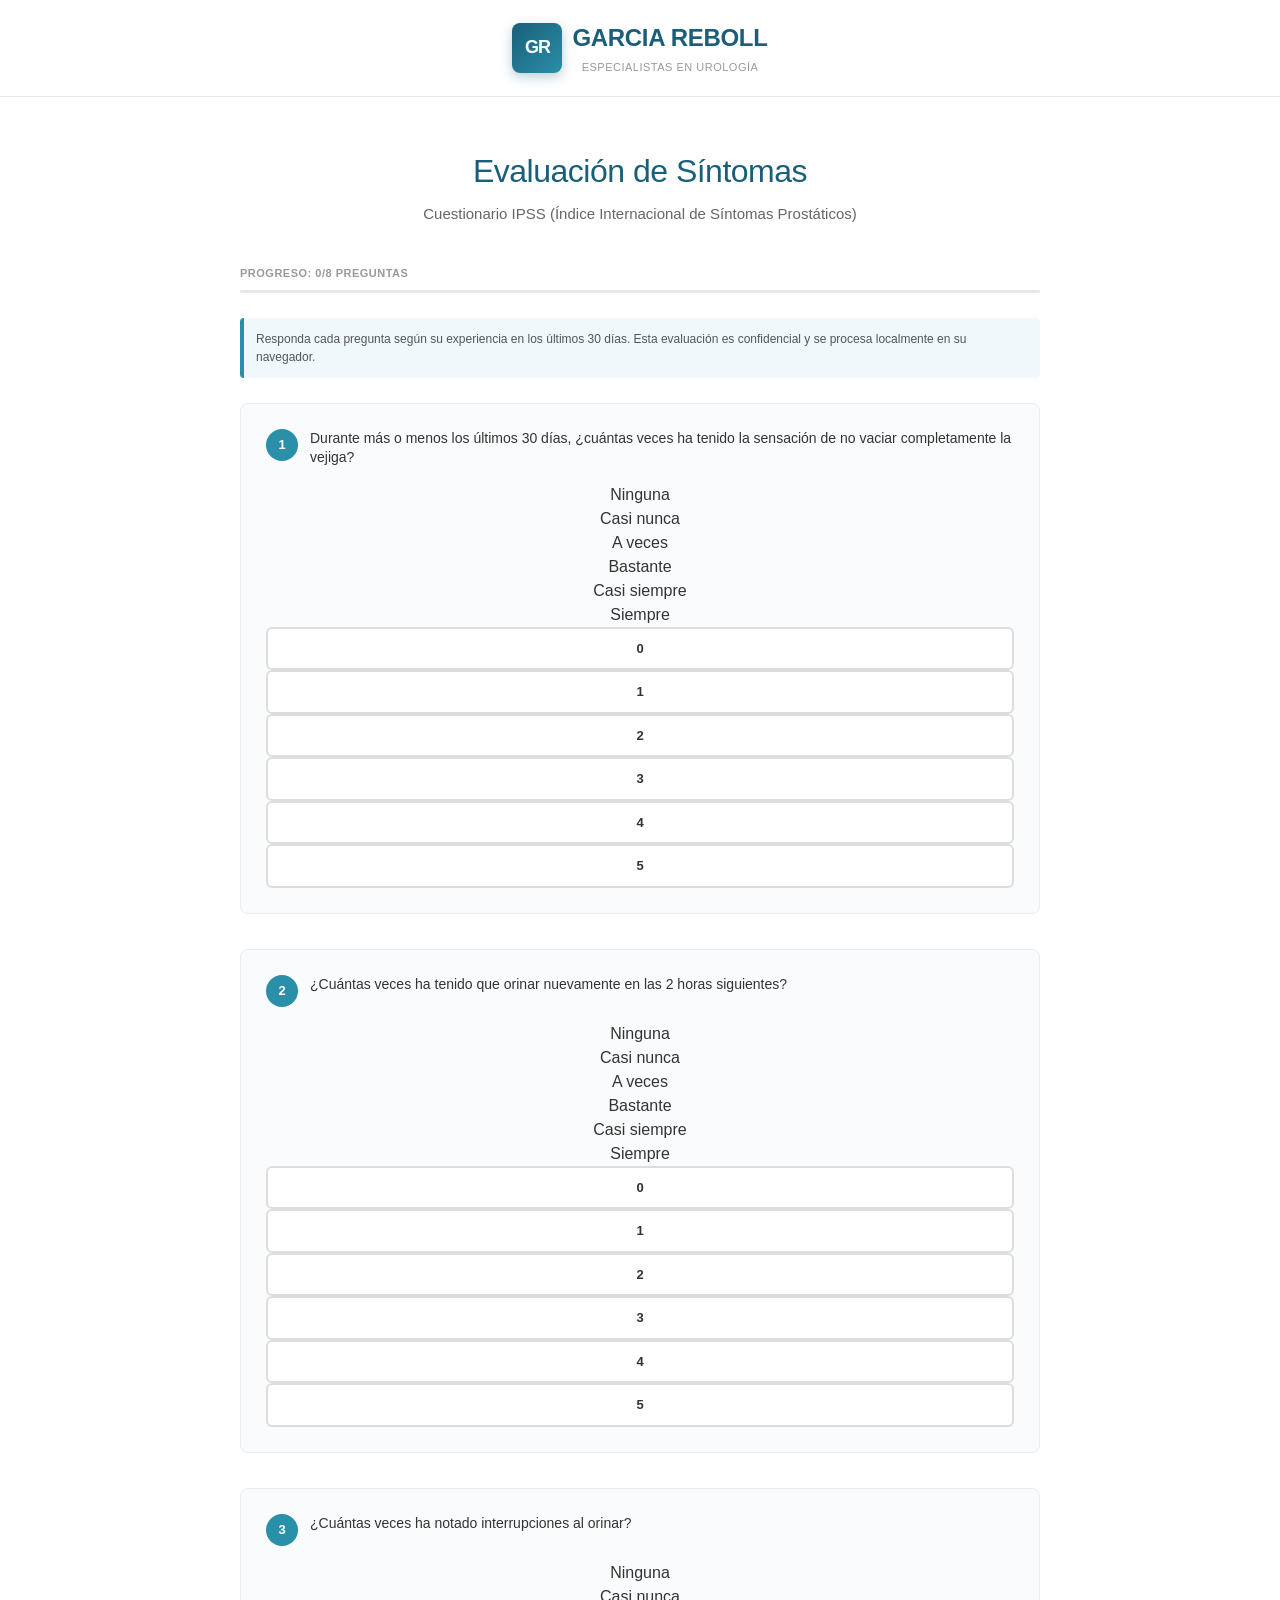
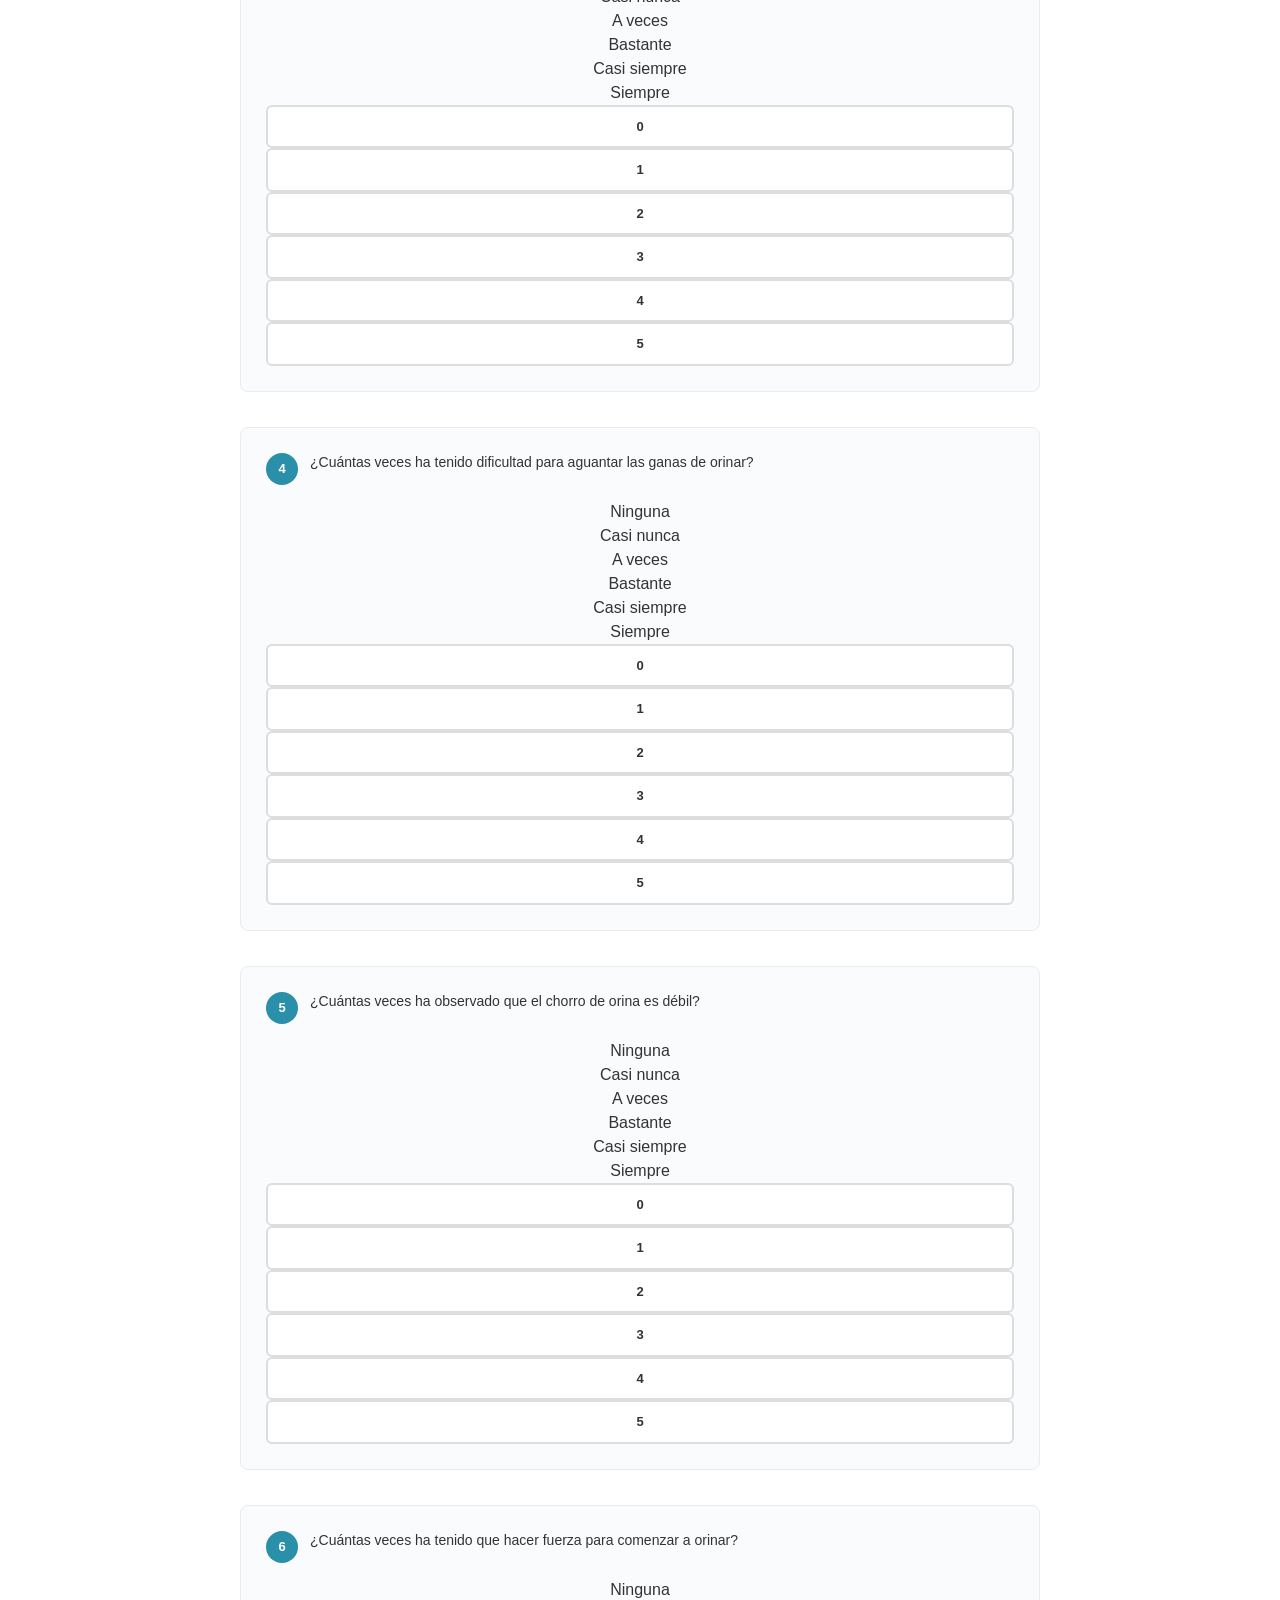
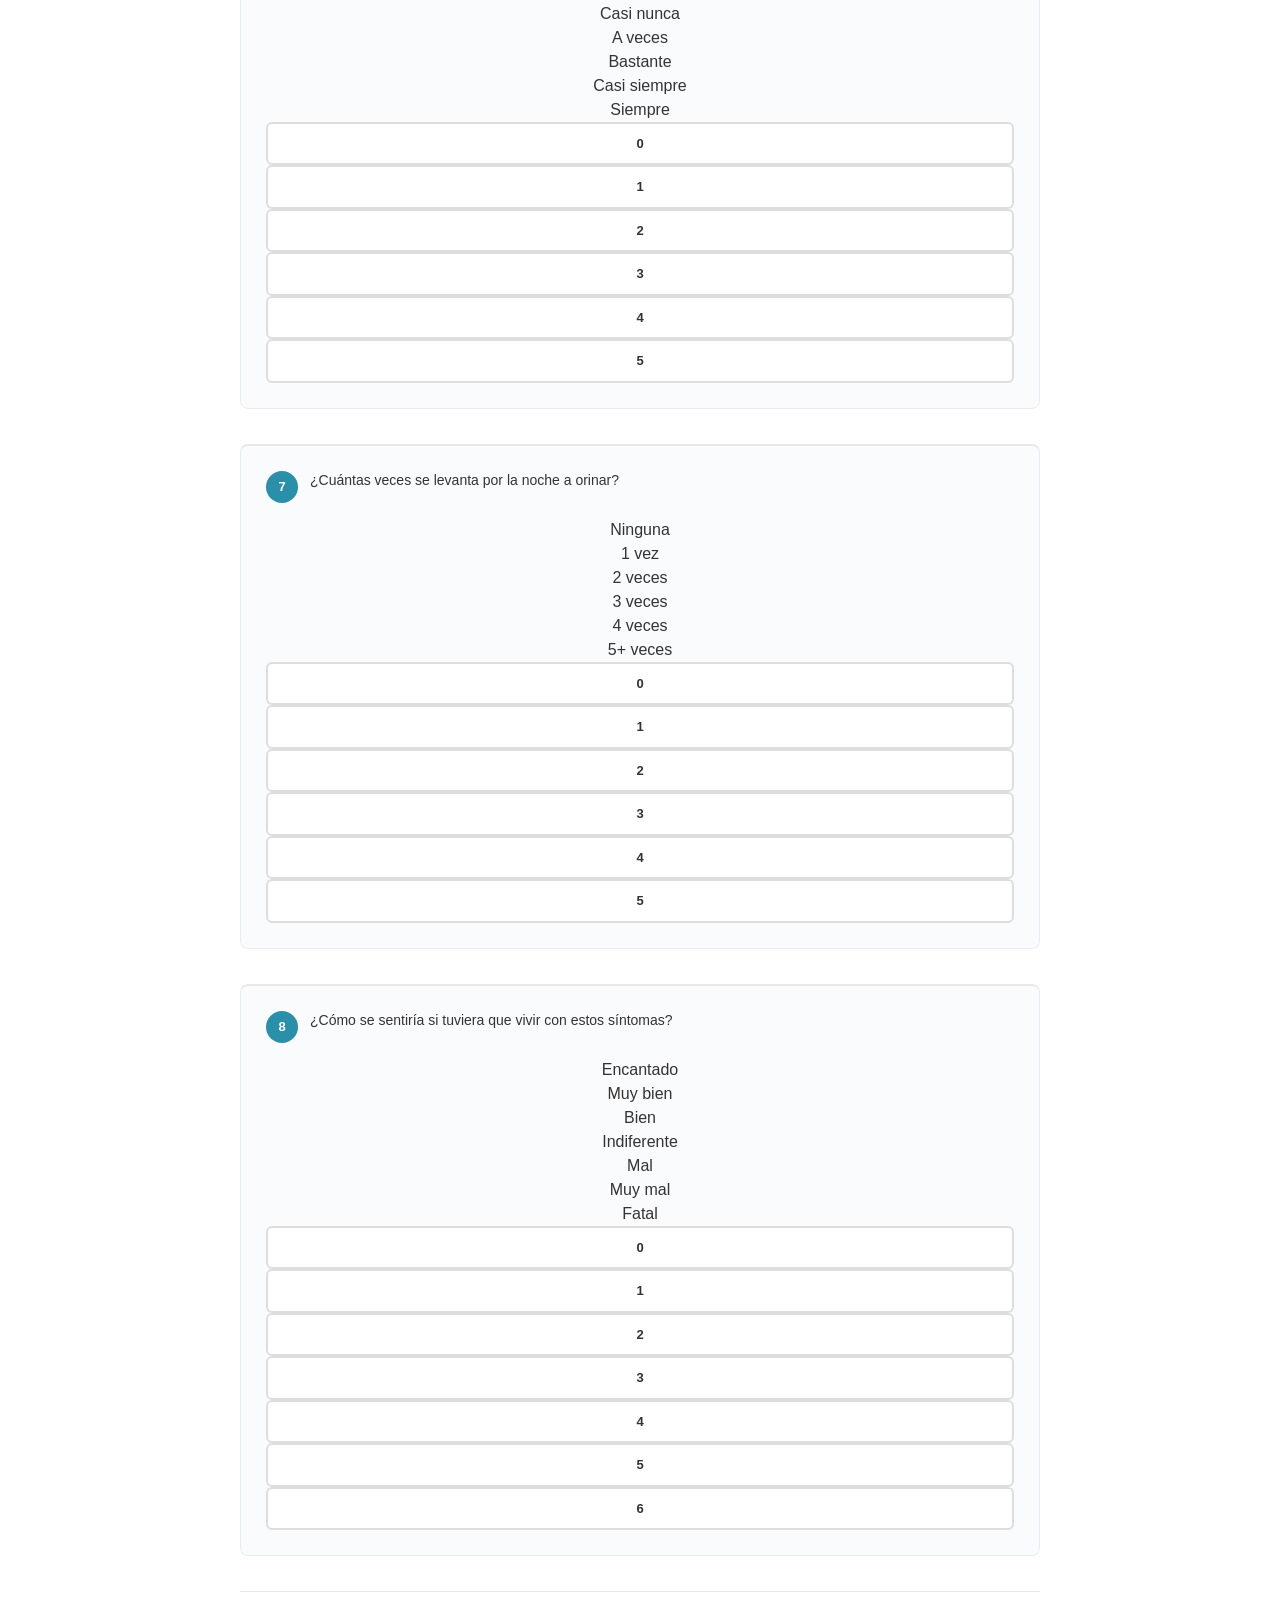
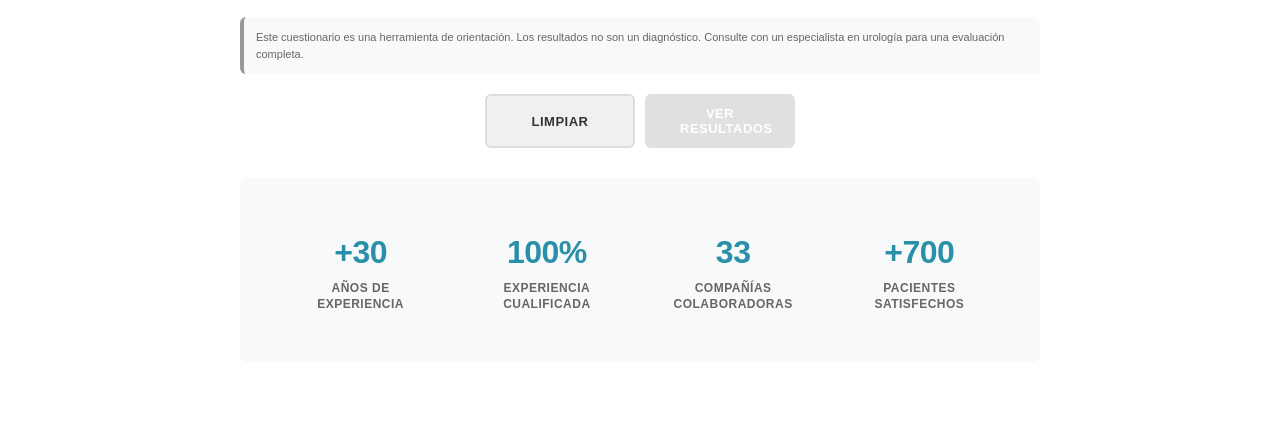
==== commit fc8993e9: "Fix mobile dropdown display - show only select in mobile, hide all radio buttons and labels https://" ====
--- a/index.html
+++ b/index.html
@@ -185,20 +185,25 @@
 
         /* ==================== MÓVIL: DESPLEGABLES ==================== */
         .mobile-select-wrapper {
-            display: block;
-            margin-bottom: 10px;
+            display: block !important;
+            margin-bottom: 0px;
         }
 
         .mobile-select-wrapper select {
             width: 100%;
-            padding: 12px;
+            padding: 12px 12px;
+            padding-right: 35px;
             border: 2px solid #ddd;
             border-radius: 6px;
-            font-size: 13px;
+            font-size: 14px;
             font-family: inherit;
-            background: white;
+            background: white url("data:image/svg+xml,%3Csvg xmlns='http://www.w3.org/2000/svg' width='12' height='8' viewBox='0 0 12 8'%3E%3Cpath fill='%232a8fa8' d='M1 1l5 5 5-5'/%3E%3C/svg%3E") no-repeat right 10px center;
+            background-size: 12px 8px;
             cursor: pointer;
             transition: all 0.2s ease;
+            appearance: none;
+            -webkit-appearance: none;
+            -moz-appearance: none;
         }
 
         .mobile-select-wrapper select:focus {
@@ -207,27 +212,9 @@
             box-shadow: 0 0 0 3px rgba(42, 143, 168, 0.1);
         }
 
-        .mobile-select-wrapper select::-webkit-appearance {
-            appearance: none;
-            padding-right: 30px;
-            background-image: url("data:image/svg+xml,%3Csvg xmlns='http://www.w3.org/2000/svg' width='12' height='8' viewBox='0 0 12 8'%3E%3Cpath fill='%232a8fa8' d='M1 1l5 5 5-5'/%3E%3C/svg%3E");
-            background-repeat: no-repeat;
-            background-position: right 10px center;
-            padding-right: 35px;
-        }
-
         /* ==================== DESKTOP: RADIO BUTTONS ==================== */
         .options-header {
-            display: grid;
-            grid-template-columns: repeat(auto-fit, minmax(50px, 1fr));
-            gap: 5px;
-            margin: 12px 0 10px 0;
-            font-size: 9px;
-            font-weight: 600;
-            color: #999;
-            text-transform: uppercase;
-            letter-spacing: 0.3px;
-            display: none;
+            display: none !important;
         }
 
         .option-label {
@@ -237,9 +224,7 @@
         }
 
         .options-container {
-            display: none;
-            grid-template-columns: repeat(auto-fit, minmax(45px, 1fr));
-            gap: 6px;
+            display: none !important;
         }
 
         .radio-option {
@@ -869,6 +854,10 @@
                 display: none !important;
             }
 
+            .mobile-select-wrapper select {
+                display: none !important;
+            }
+
             .results-hero {
                 padding: 50px 20px;
             }
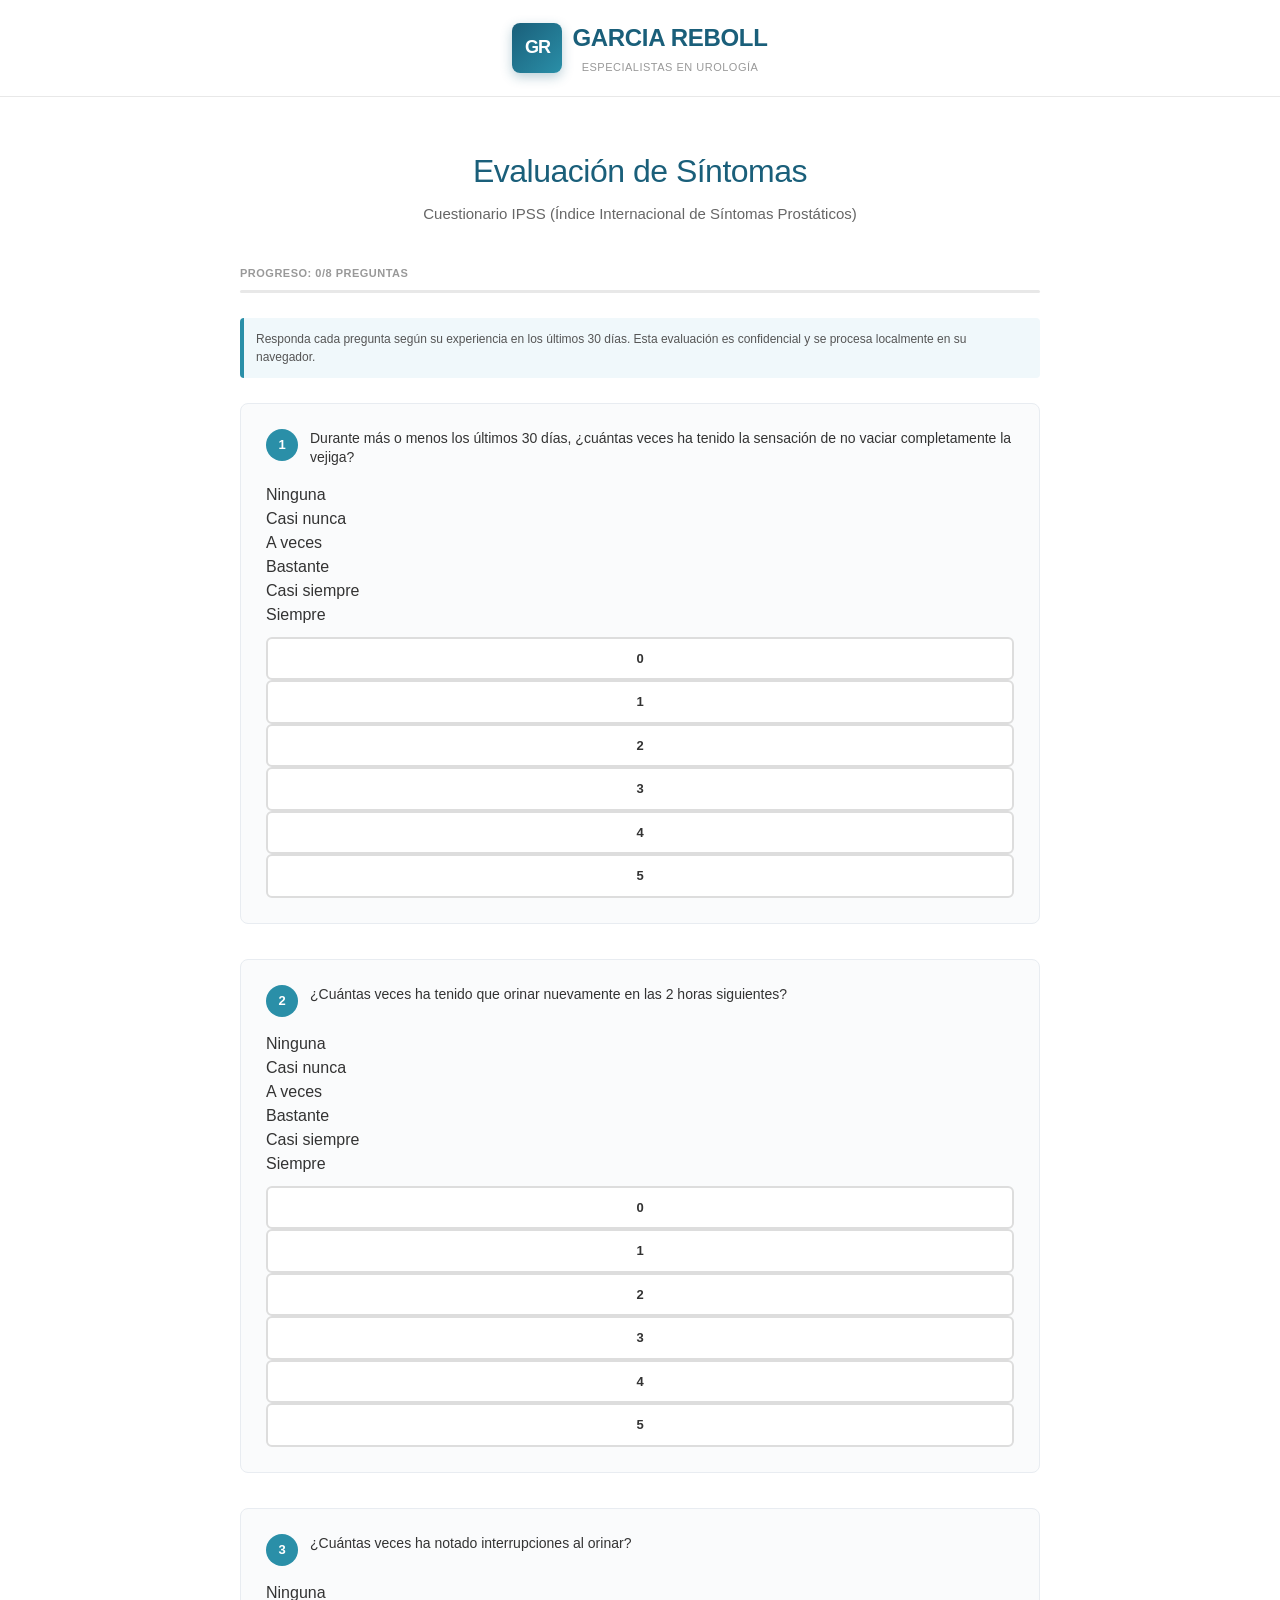
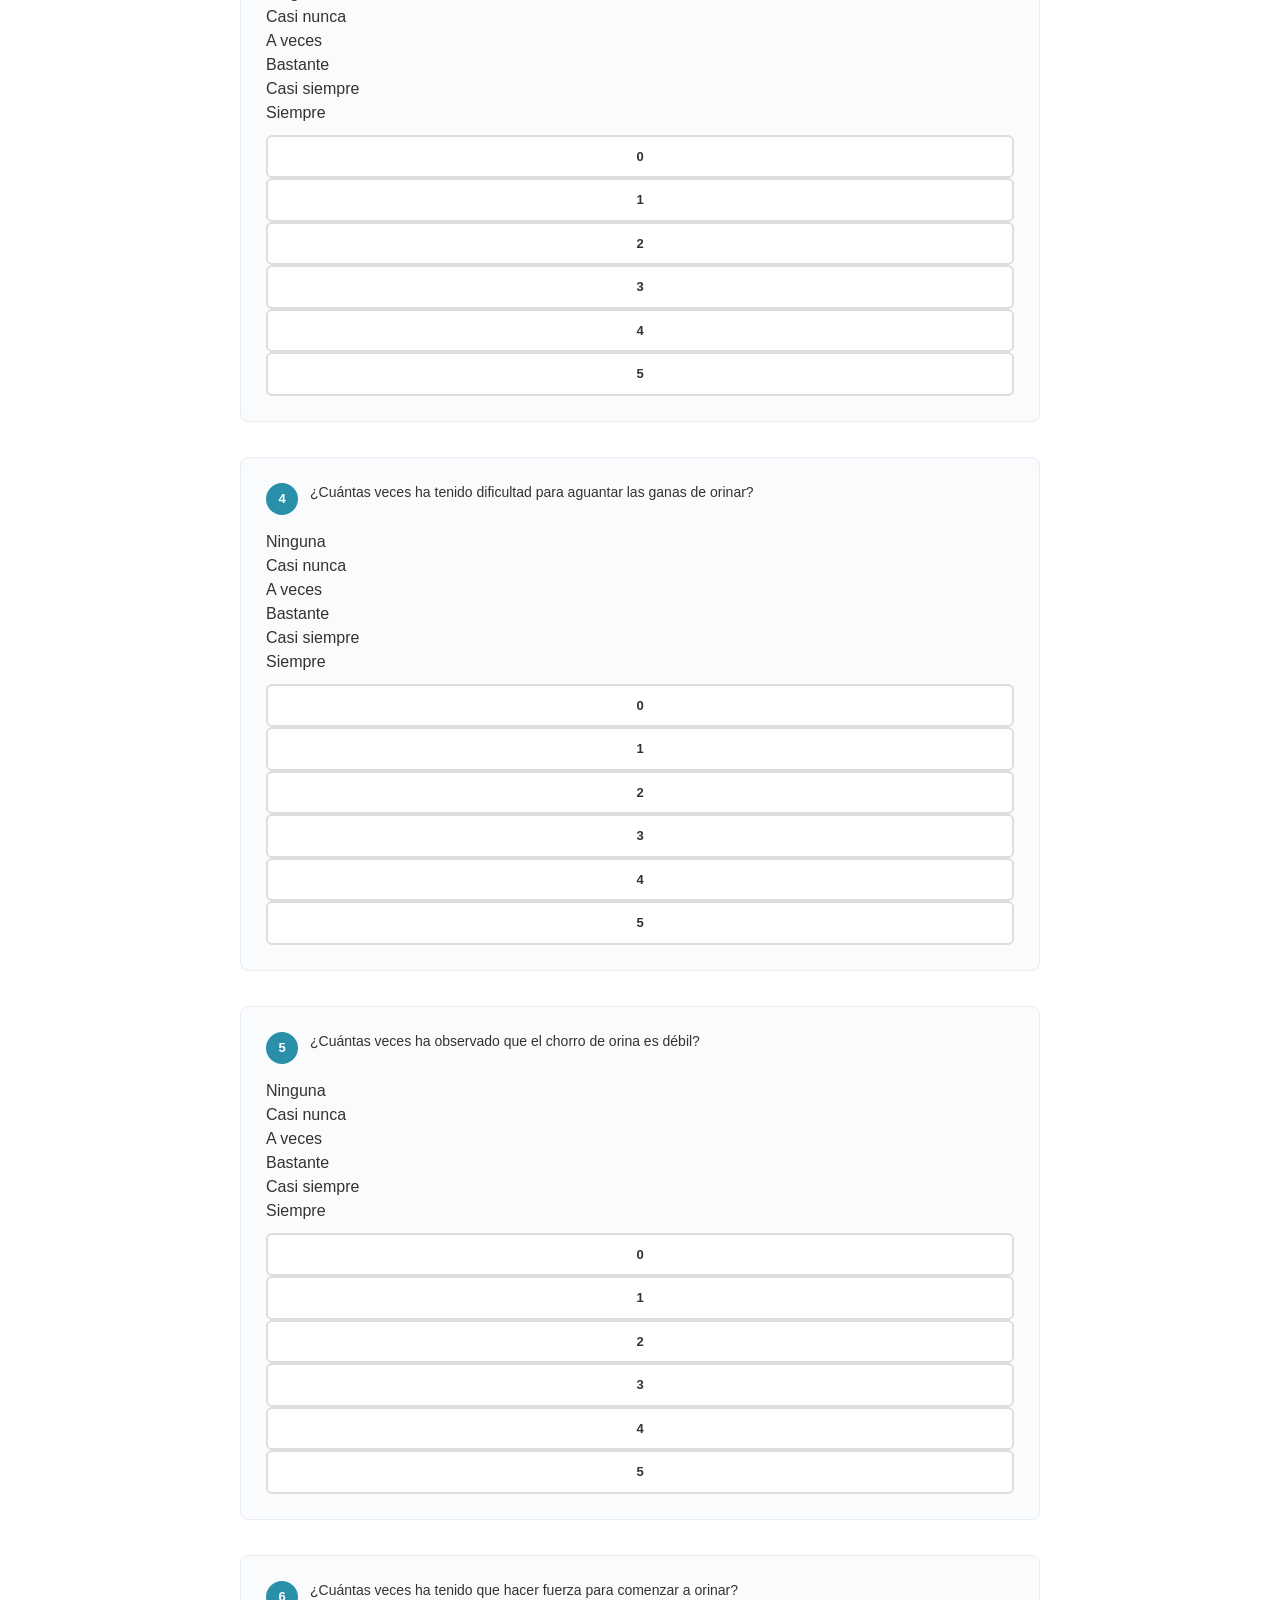
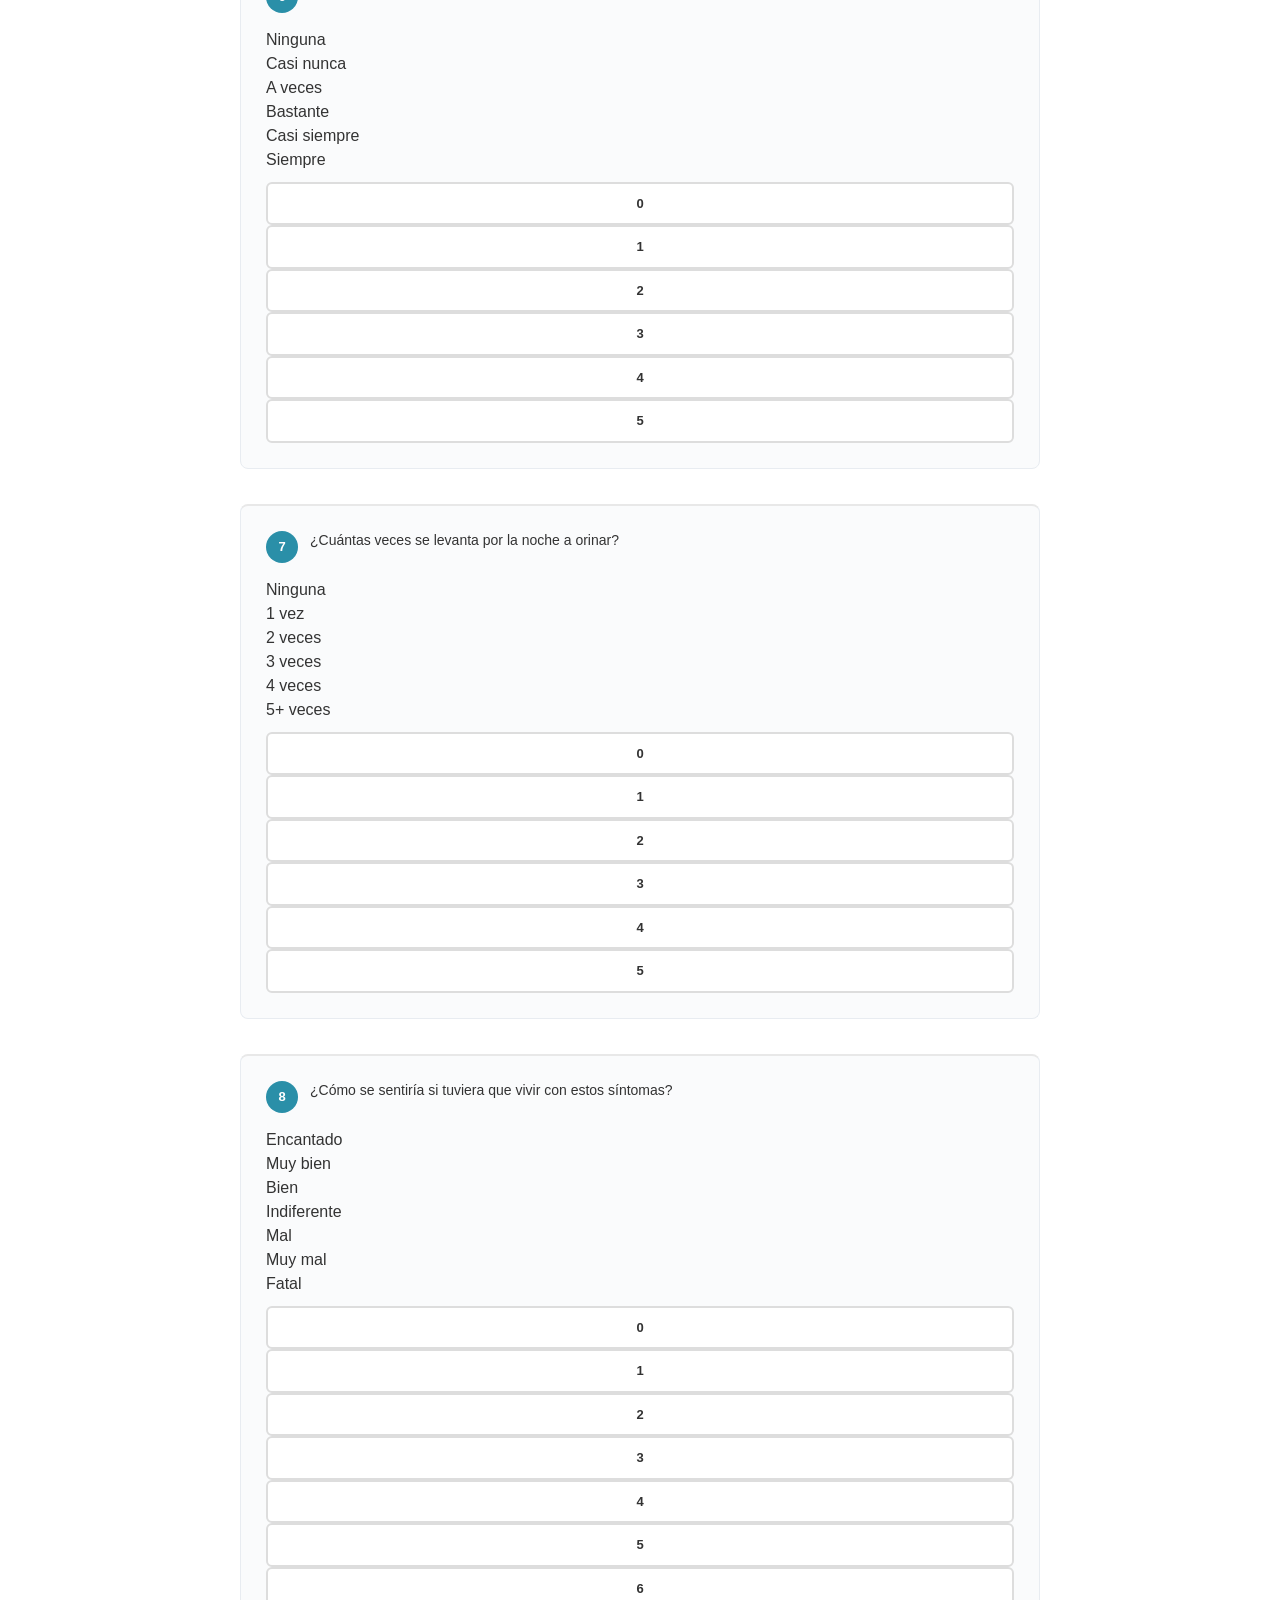
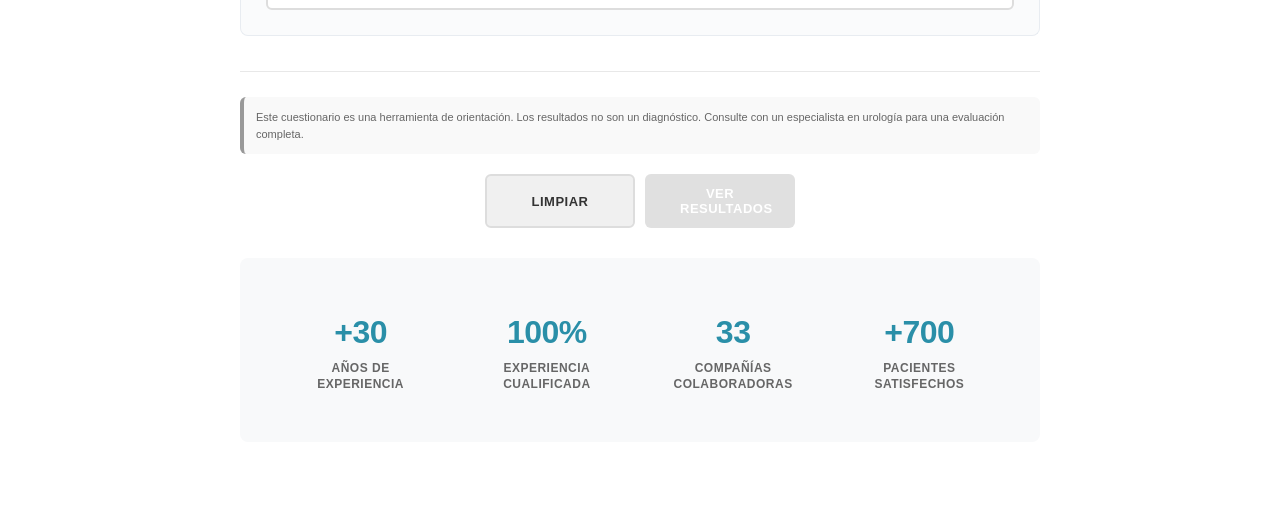
==== commit c6805a29: "Hide all radio buttons and numbers in mobile - show only dropdown select https://claude.ai/code/sess" ====
--- a/index.html
+++ b/index.html
@@ -215,16 +215,34 @@
         /* ==================== DESKTOP: RADIO BUTTONS ==================== */
         .options-header {
             display: none !important;
+            visibility: hidden !important;
+            height: 0 !important;
+            margin: 0 !important;
+            padding: 0 !important;
         }
 
         .option-label {
-            text-align: center;
-            min-width: 45px;
-            word-break: break-word;
+            display: none !important;
+            visibility: hidden !important;
+            height: 0 !important;
+            margin: 0 !important;
+            padding: 0 !important;
         }
 
         .options-container {
             display: none !important;
+            visibility: hidden !important;
+            height: 0 !important;
+            margin: 0 !important;
+            padding: 0 !important;
+        }
+
+        .radio-option {
+            display: none !important;
+            visibility: hidden !important;
+            height: 0 !important;
+            margin: 0 !important;
+            padding: 0 !important;
         }
 
         .radio-option {
@@ -838,15 +856,42 @@
             /* Mostrar radio buttons en desktop */
             .options-header {
                 display: grid !important;
+                visibility: visible !important;
+                height: auto !important;
+                margin: 12px 0 10px 0 !important;
+                padding: 0 !important;
+            }
+
+            .option-label {
+                display: block !important;
+                visibility: visible !important;
+                height: auto !important;
+                margin: 0 !important;
+                padding: 0 !important;
             }
 
             .options-container {
                 display: grid !important;
+                visibility: visible !important;
+                height: auto !important;
+                margin: 0 !important;
+                padding: 0 !important;
+            }
+
+            .radio-option {
+                display: block !important;
+                visibility: visible !important;
+                height: auto !important;
+                margin: 0 !important;
+                padding: 0 !important;
             }
 
             .radio-label {
                 padding: 10px 6px;
                 font-size: 13px;
+                display: flex !important;
+                visibility: visible !important;
+                height: auto !important;
             }
 
             /* Ocultar desplegables en desktop */
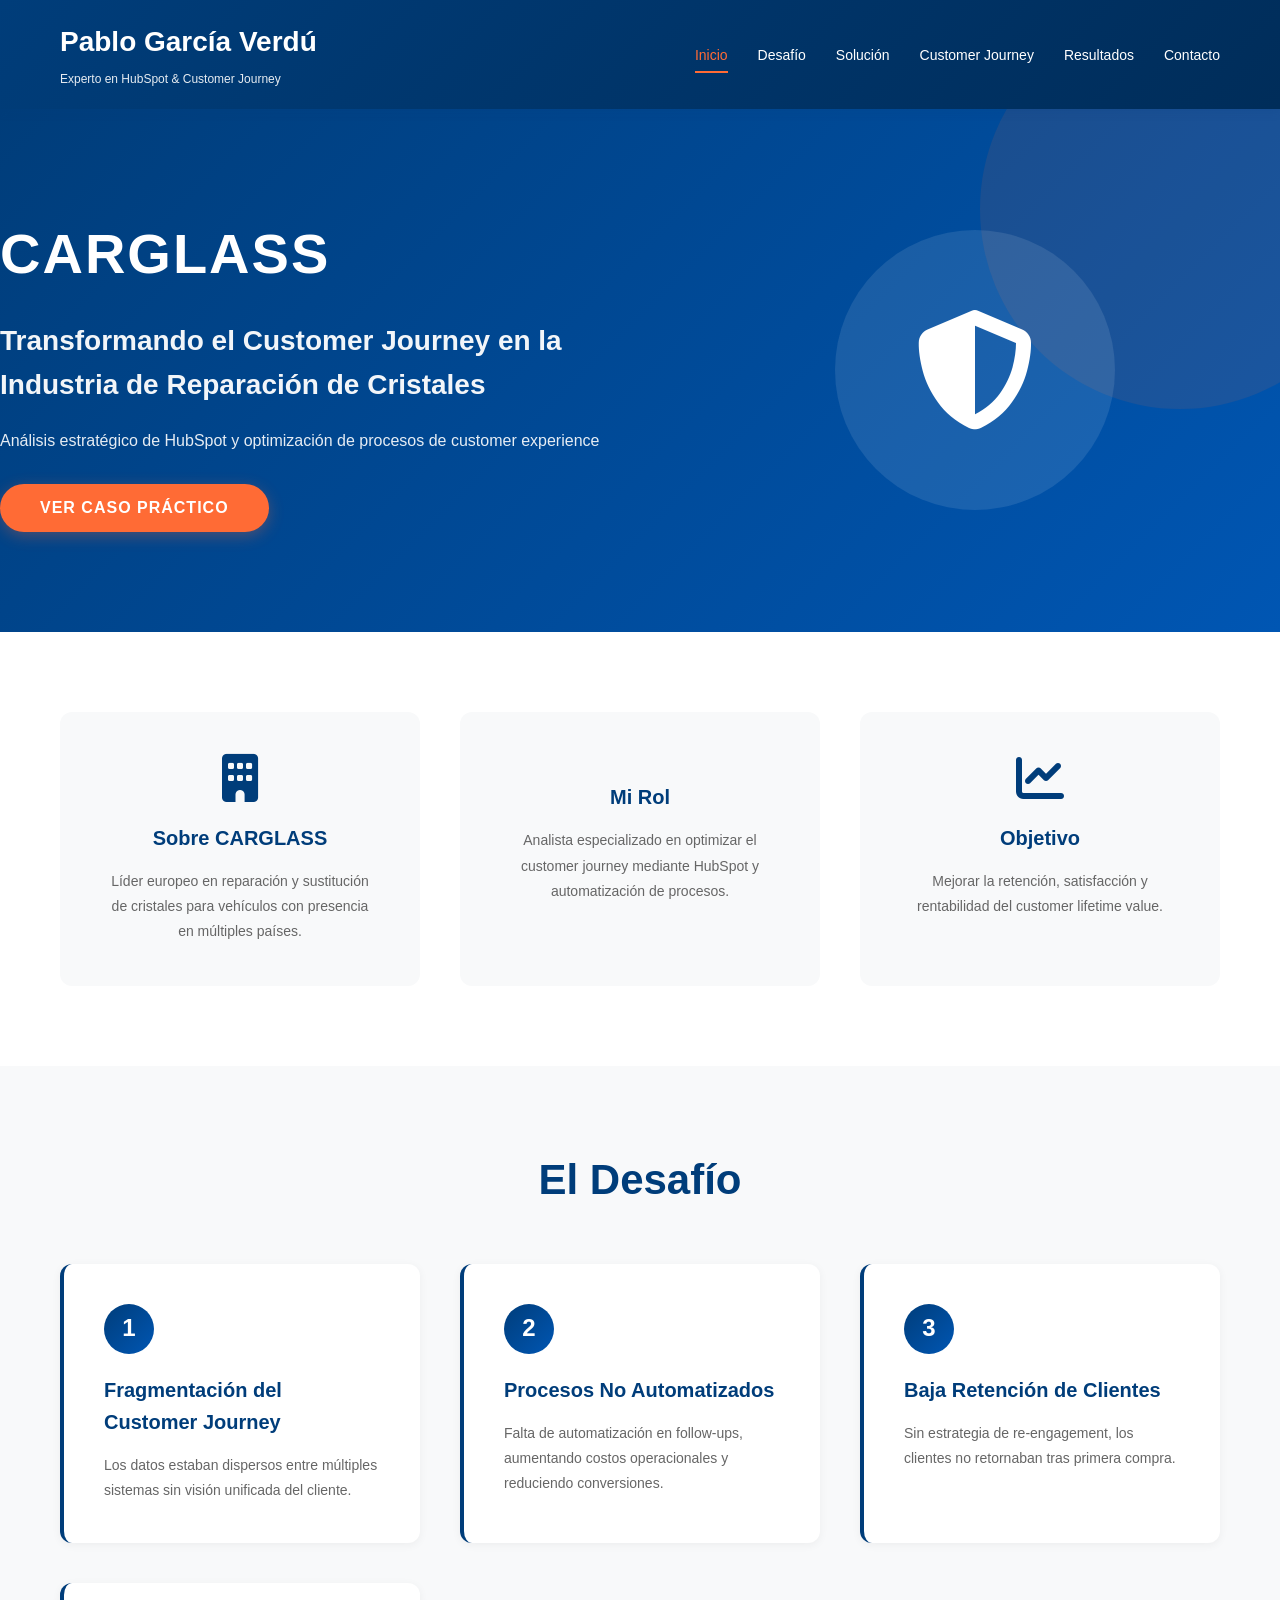
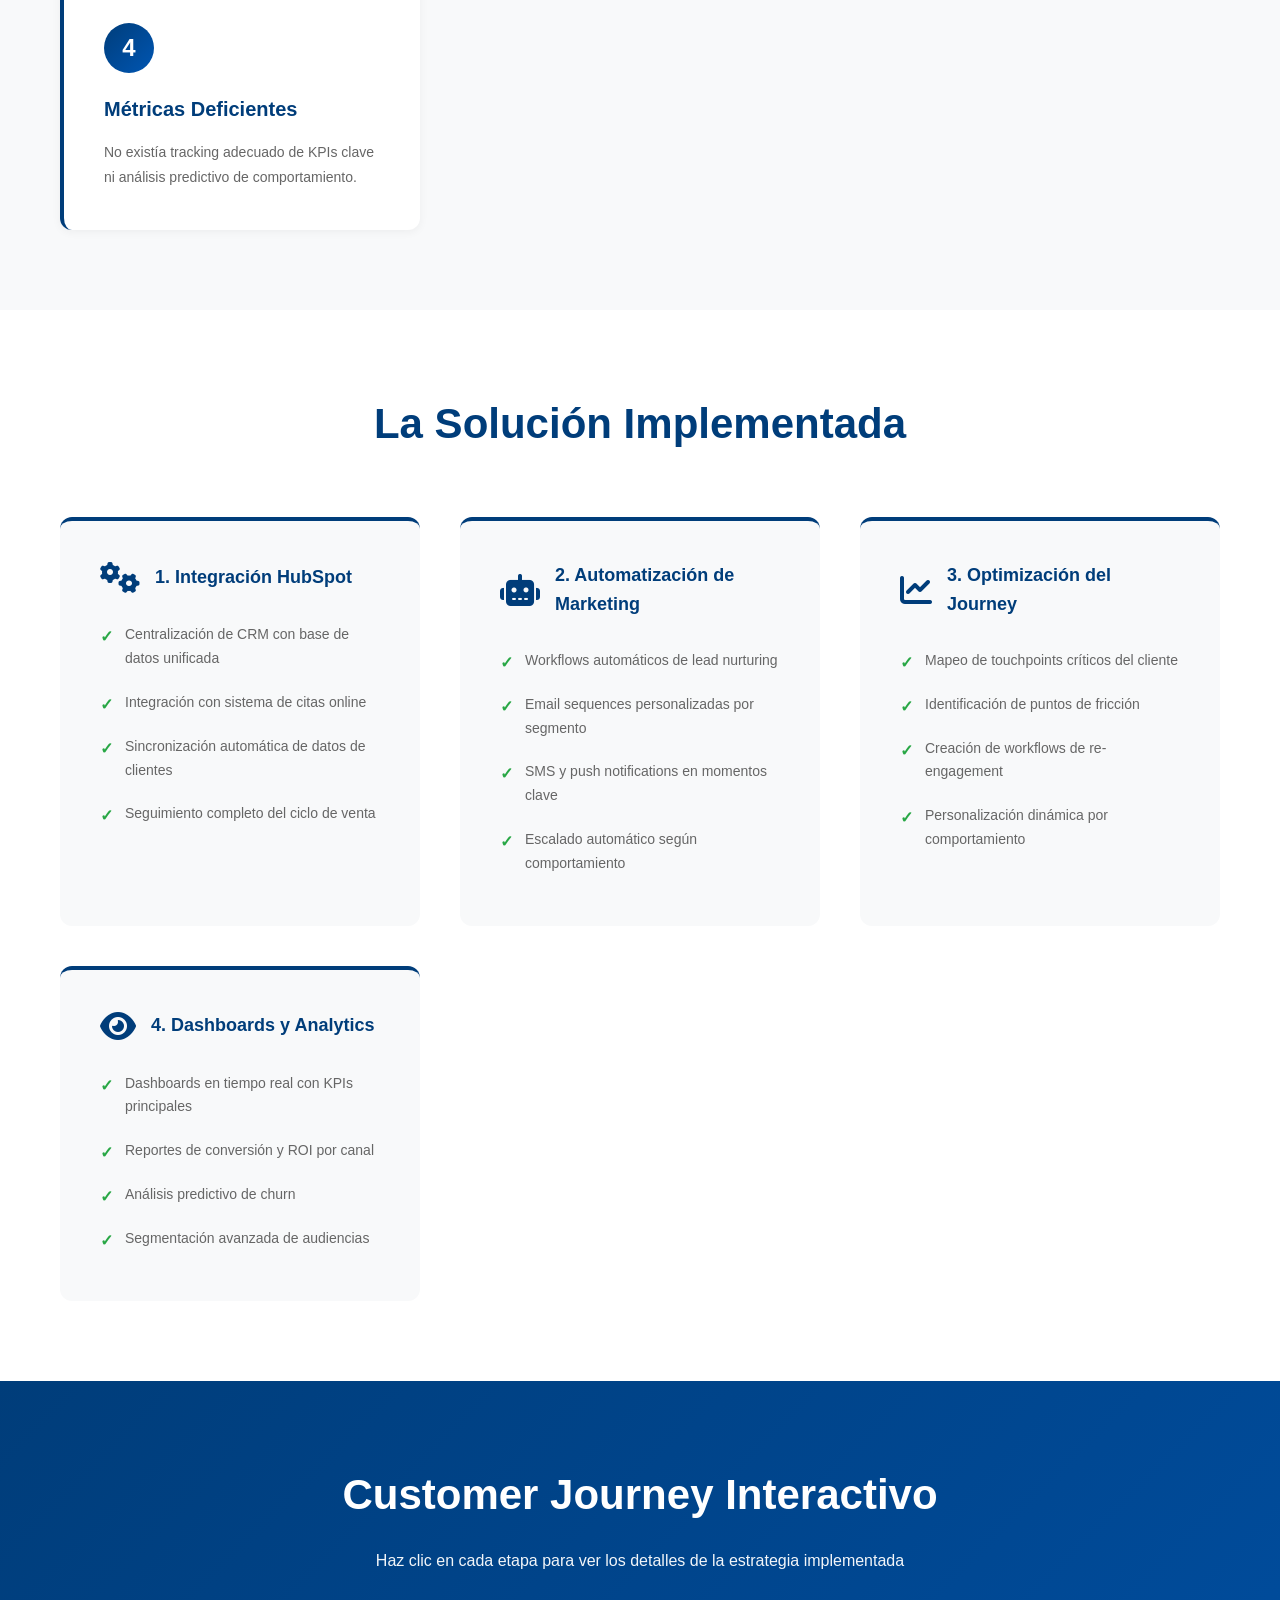
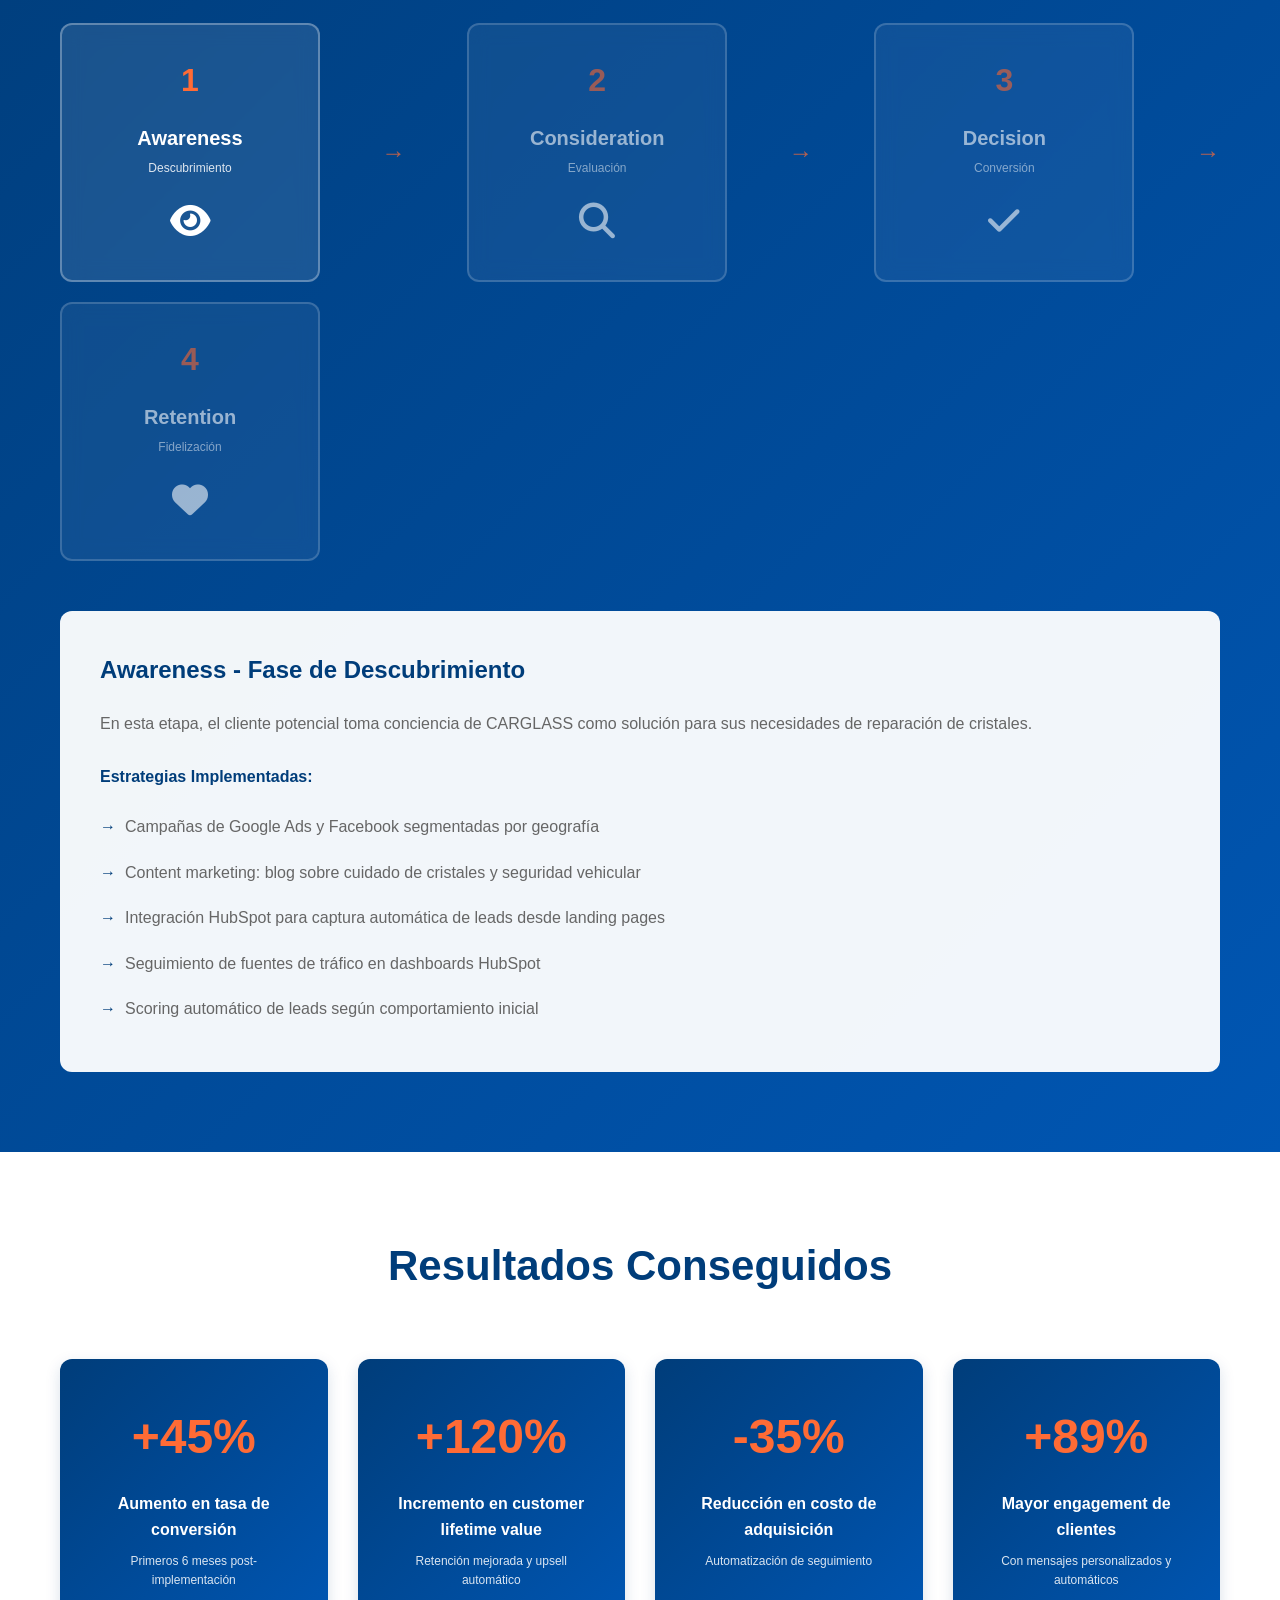
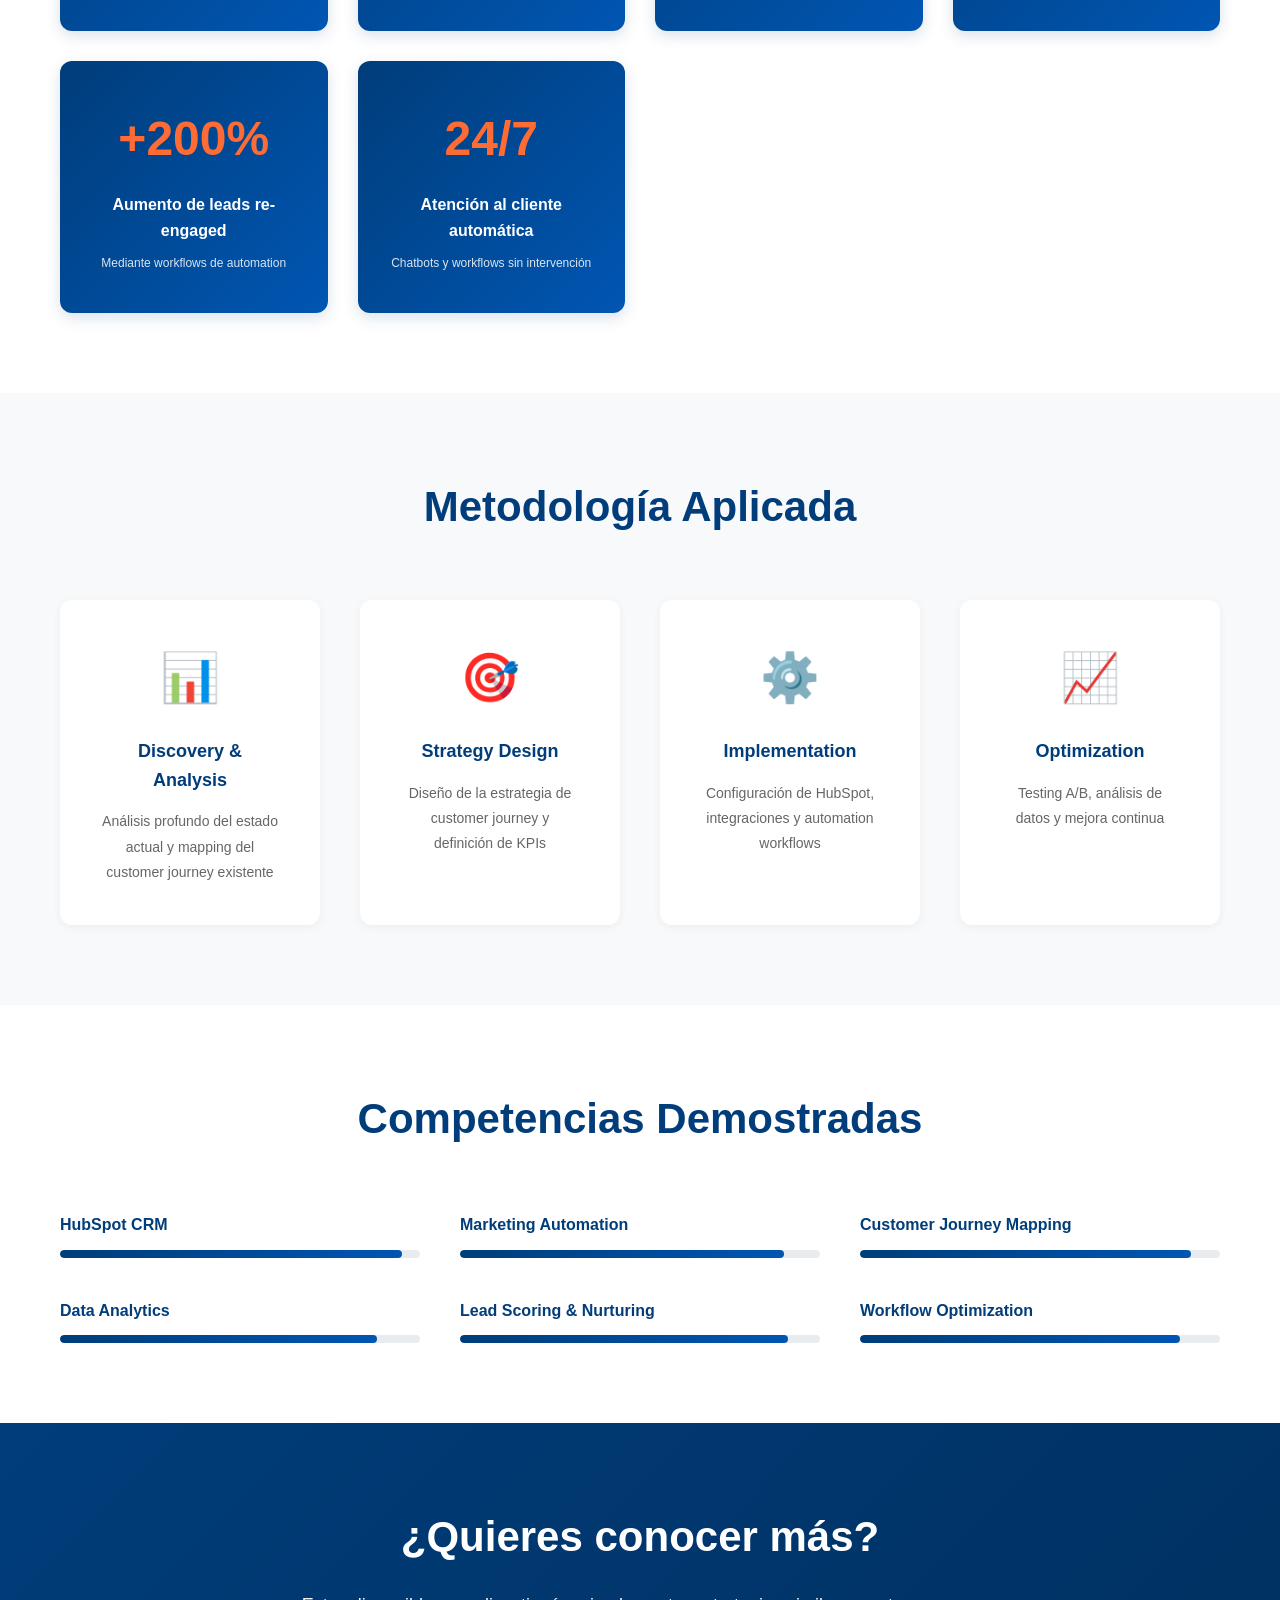
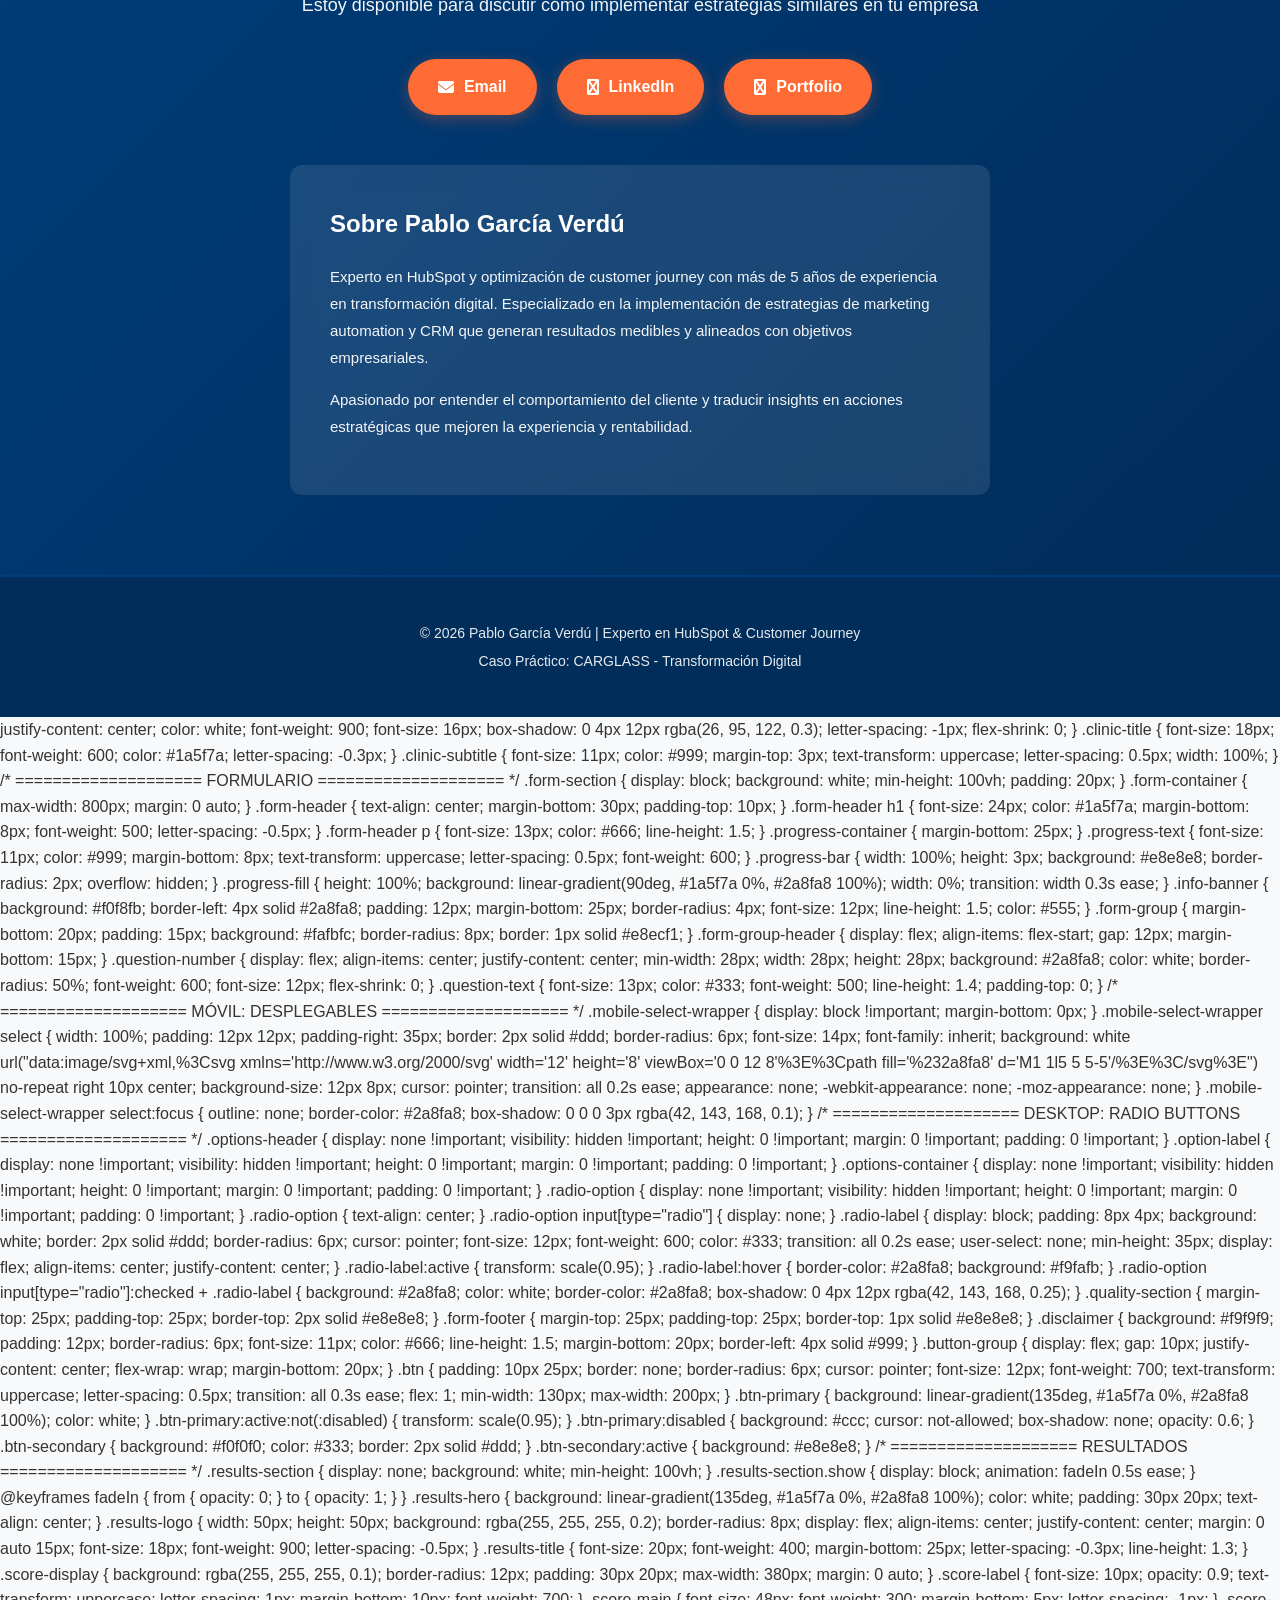
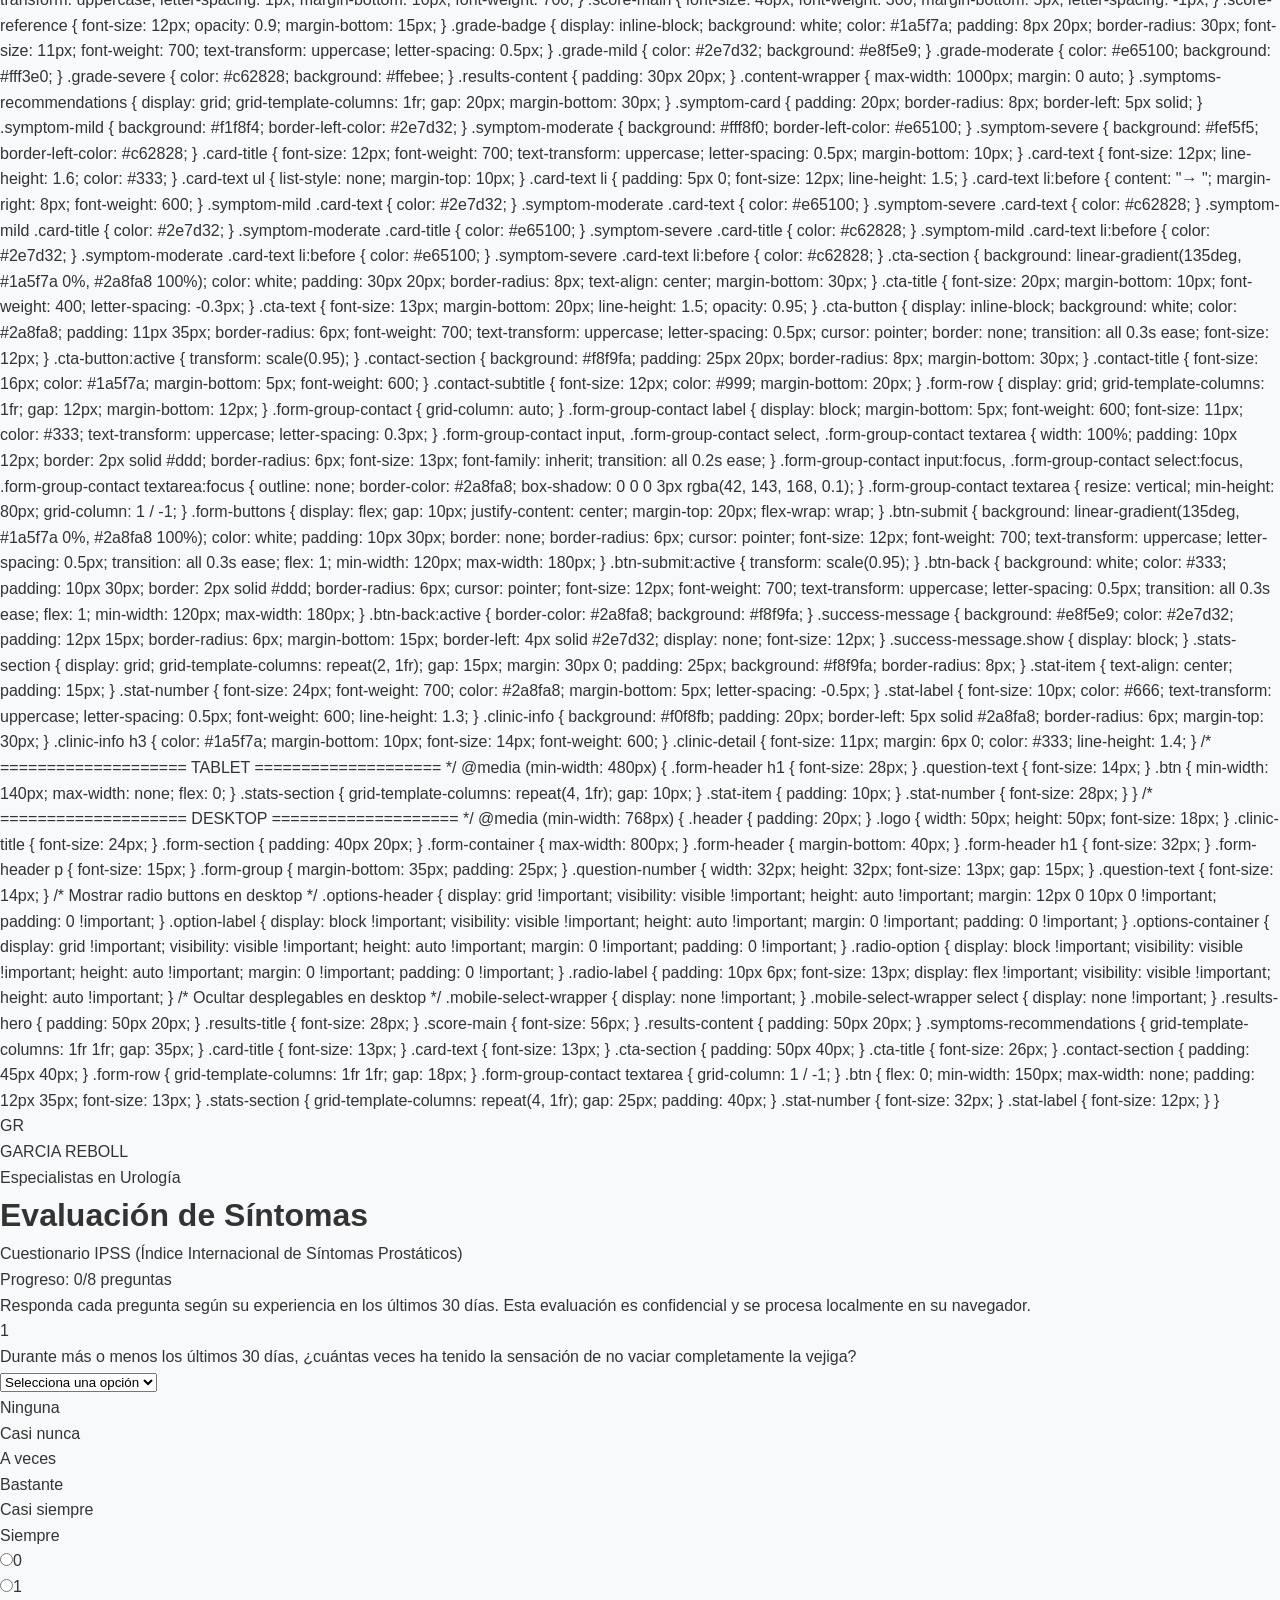
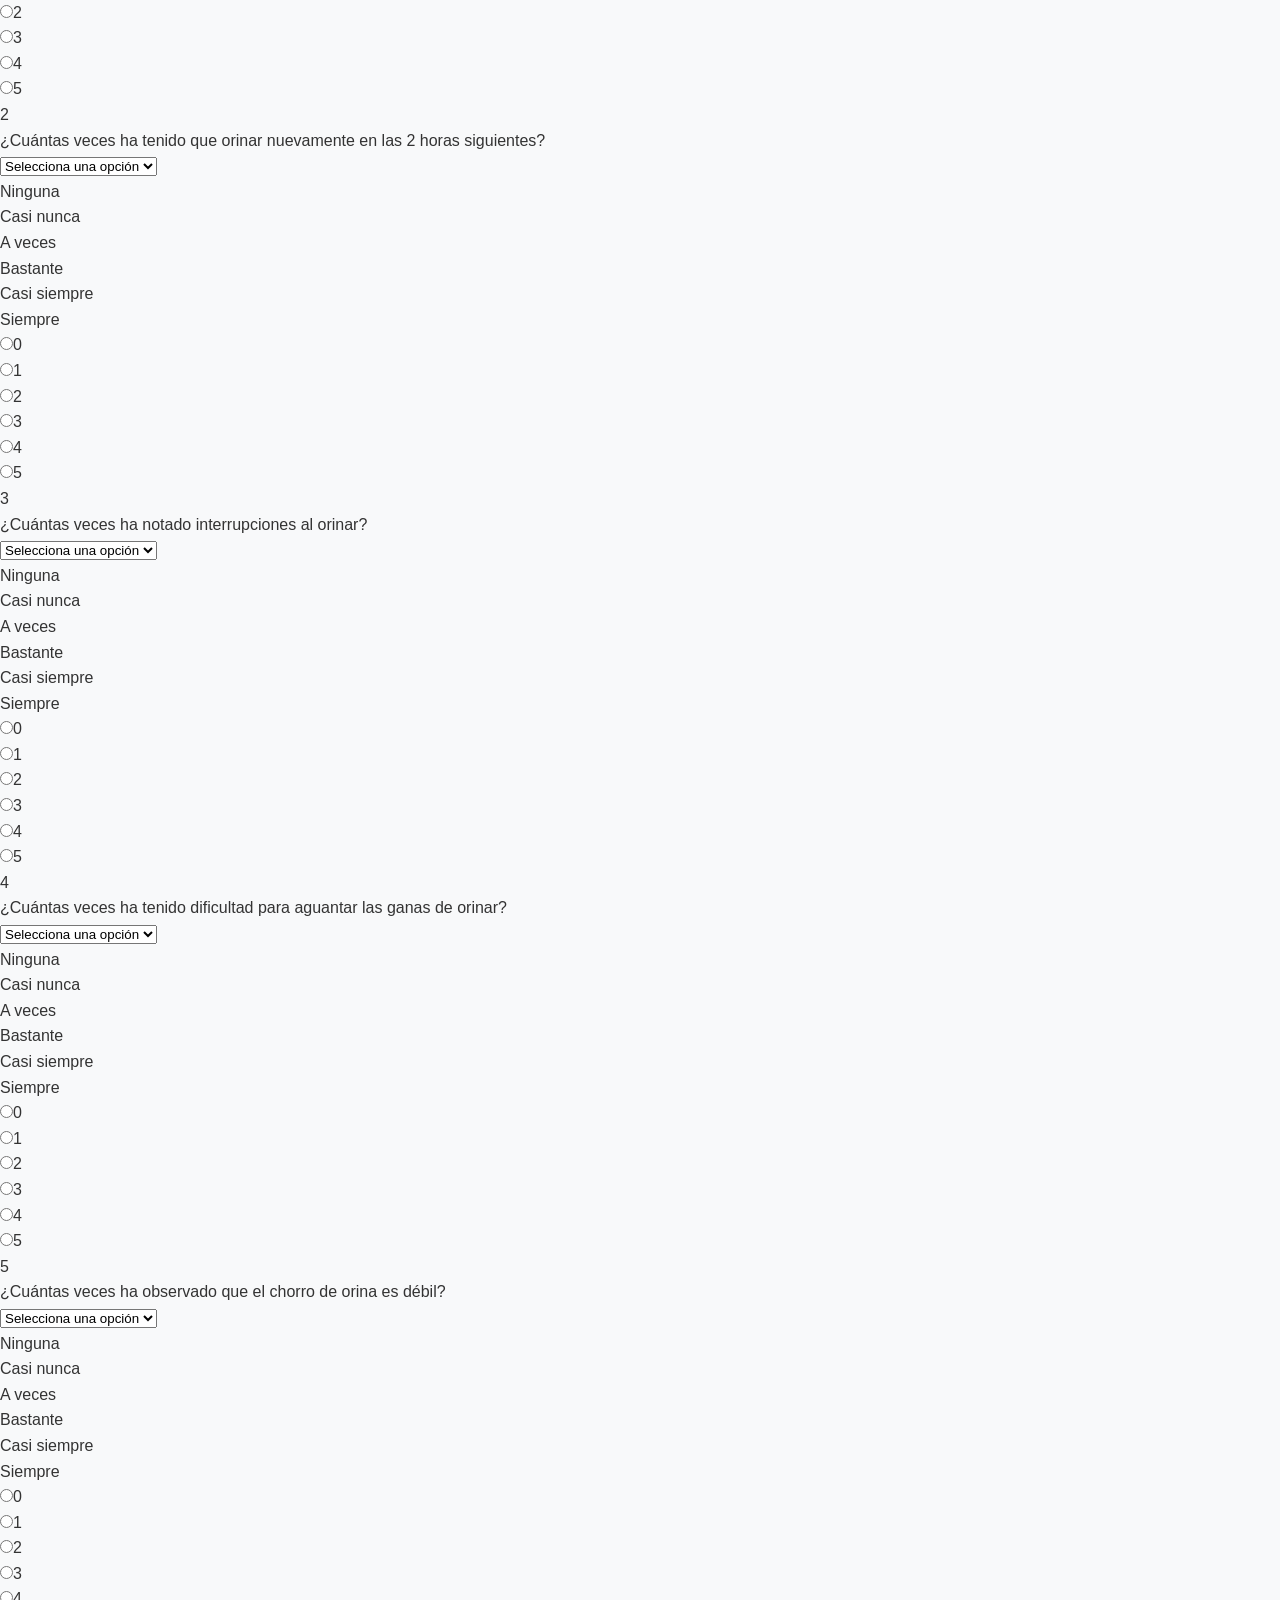
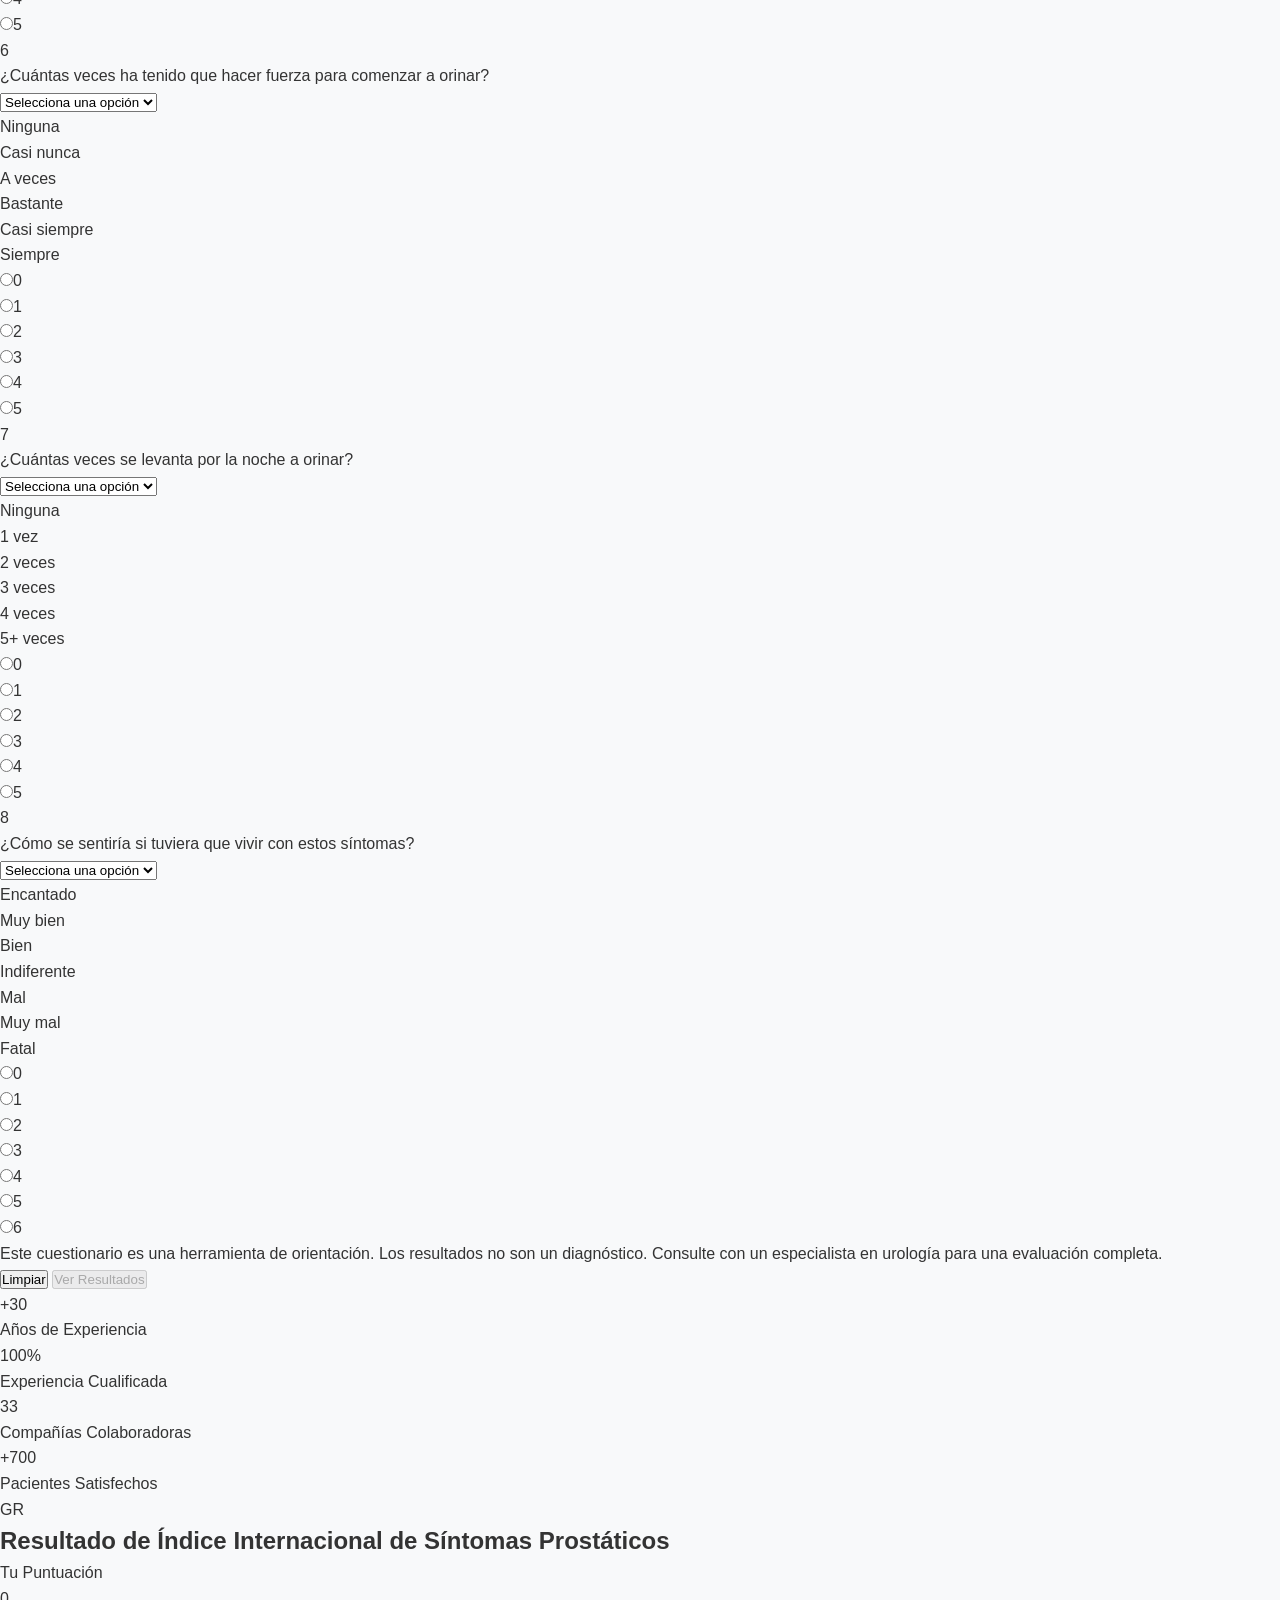
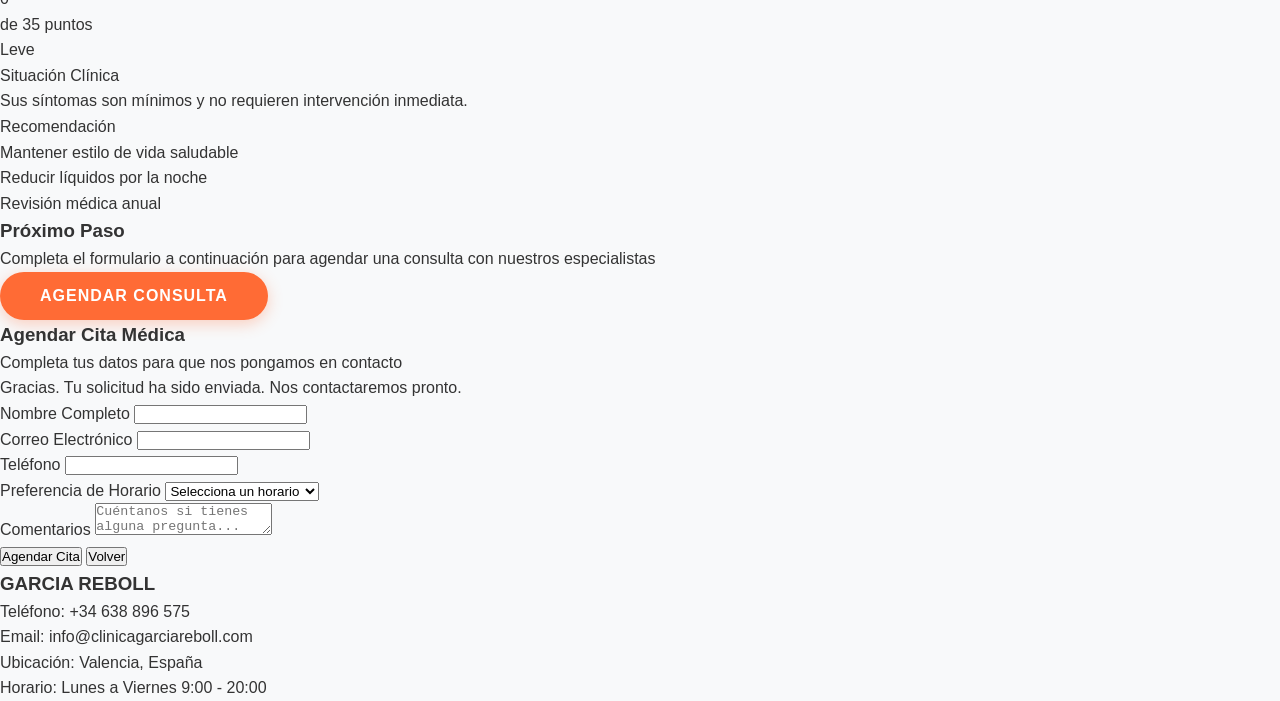
==== commit 6d7aa045: "Create interactive CARGLASS case study website Build a professional, interactive website showcasing " ====
--- a/index.html
+++ b/index.html
@@ -2,52 +2,369 @@
 <html lang="es">
 <head>
     <meta charset="UTF-8">
-    <meta name="viewport" content="width=device-width, initial-scale=1.0, maximum-scale=5.0">
-    <title>Evaluación IPSS - GARCIA REBOLL</title>
-    <style>
-        * {
-            margin: 0;
-            padding: 0;
-            box-sizing: border-box;
-        }
-
-        html {
-            font-size: 16px;
-        }
-
-        body {
-            font-family: -apple-system, BlinkMacSystemFont, 'Segoe UI', 'Helvetica Neue', sans-serif;
-            background: #f8f9fa;
-            color: #333;
-            line-height: 1.5;
-        }
-
-        /* ==================== HEADER ==================== */
-        .header {
-            background: white;
-            border-bottom: 1px solid #e8e8e8;
-            padding: 15px;
-            text-align: center;
-            position: sticky;
-            top: 0;
-            z-index: 100;
-        }
-
-        .logo-brand {
-            display: flex;
-            align-items: center;
-            justify-content: center;
-            gap: 10px;
-            flex-wrap: wrap;
-        }
-
-        .logo {
-            width: 45px;
-            height: 45px;
-            background: linear-gradient(135deg, #1a5f7a 0%, #2a8fa8 100%);
-            border-radius: 8px;
-            display: flex;
-            align-items: center;
+    <meta name="viewport" content="width=device-width, initial-scale=1.0">
+    <title>CARGLASS Case Study - Pablo García Verdú | Experto HubSpot & Customer Journey</title>
+    <link rel="stylesheet" href="styles.css">
+    <link rel="stylesheet" href="https://cdnjs.cloudflare.com/ajax/libs/font-awesome/6.4.0/css/all.min.css">
+</head>
+<body>
+    <!-- Navegación -->
+    <nav class="navbar">
+        <div class="container">
+            <div class="navbar-brand">
+                <h1>Pablo García Verdú</h1>
+                <p class="subtitle">Experto en HubSpot & Customer Journey</p>
+            </div>
+            <ul class="nav-links">
+                <li><a href="#inicio" class="active">Inicio</a></li>
+                <li><a href="#desafio">Desafío</a></li>
+                <li><a href="#solucion">Solución</a></li>
+                <li><a href="#journey">Customer Journey</a></li>
+                <li><a href="#resultados">Resultados</a></li>
+                <li><a href="#contacto">Contacto</a></li>
+            </ul>
+        </div>
+    </nav>
+
+    <!-- Hero Section -->
+    <section id="inicio" class="hero">
+        <div class="hero-content">
+            <div class="hero-text">
+                <h1>CARGLASS</h1>
+                <h2>Transformando el Customer Journey en la Industria de Reparación de Cristales</h2>
+                <p>Análisis estratégico de HubSpot y optimización de procesos de customer experience</p>
+                <button class="cta-button" onclick="document.getElementById('desafio').scrollIntoView({behavior: 'smooth'})">
+                    Ver caso práctico
+                </button>
+            </div>
+            <div class="hero-image">
+                <div class="hero-icon">
+                    <i class="fas fa-shield-alt"></i>
+                </div>
+            </div>
+        </div>
+    </section>
+
+    <!-- Sección de Contexto -->
+    <section class="context-section">
+        <div class="container">
+            <div class="context-card">
+                <i class="fas fa-building"></i>
+                <h3>Sobre CARGLASS</h3>
+                <p>Líder europeo en reparación y sustitución de cristales para vehículos con presencia en múltiples países.</p>
+            </div>
+            <div class="context-card">
+                <i class="fas fa-target"></i>
+                <h3>Mi Rol</h3>
+                <p>Analista especializado en optimizar el customer journey mediante HubSpot y automatización de procesos.</p>
+            </div>
+            <div class="context-card">
+                <i class="fas fa-chart-line"></i>
+                <h3>Objetivo</h3>
+                <p>Mejorar la retención, satisfacción y rentabilidad del customer lifetime value.</p>
+            </div>
+        </div>
+    </section>
+
+    <!-- Sección Desafío -->
+    <section id="desafio" class="desafio-section">
+        <div class="container">
+            <h2>El Desafío</h2>
+            <div class="desafio-grid">
+                <div class="desafio-item">
+                    <div class="icon-circle">1</div>
+                    <h3>Fragmentación del Customer Journey</h3>
+                    <p>Los datos estaban dispersos entre múltiples sistemas sin visión unificada del cliente.</p>
+                </div>
+                <div class="desafio-item">
+                    <div class="icon-circle">2</div>
+                    <h3>Procesos No Automatizados</h3>
+                    <p>Falta de automatización en follow-ups, aumentando costos operacionales y reduciendo conversiones.</p>
+                </div>
+                <div class="desafio-item">
+                    <div class="icon-circle">3</div>
+                    <h3>Baja Retención de Clientes</h3>
+                    <p>Sin estrategia de re-engagement, los clientes no retornaban tras primera compra.</p>
+                </div>
+                <div class="desafio-item">
+                    <div class="icon-circle">4</div>
+                    <h3>Métricas Deficientes</h3>
+                    <p>No existía tracking adecuado de KPIs clave ni análisis predictivo de comportamiento.</p>
+                </div>
+            </div>
+        </div>
+    </section>
+
+    <!-- Sección Solución -->
+    <section id="solucion" class="solucion-section">
+        <div class="container">
+            <h2>La Solución Implementada</h2>
+
+            <div class="soluciones-principales">
+                <div class="solucion-principal">
+                    <div class="solucion-header">
+                        <i class="fas fa-cogs"></i>
+                        <h3>1. Integración HubSpot</h3>
+                    </div>
+                    <ul class="solucion-lista">
+                        <li>Centralización de CRM con base de datos unificada</li>
+                        <li>Integración con sistema de citas online</li>
+                        <li>Sincronización automática de datos de clientes</li>
+                        <li>Seguimiento completo del ciclo de venta</li>
+                    </ul>
+                </div>
+
+                <div class="solucion-principal">
+                    <div class="solucion-header">
+                        <i class="fas fa-robot"></i>
+                        <h3>2. Automatización de Marketing</h3>
+                    </div>
+                    <ul class="solucion-lista">
+                        <li>Workflows automáticos de lead nurturing</li>
+                        <li>Email sequences personalizadas por segmento</li>
+                        <li>SMS y push notifications en momentos clave</li>
+                        <li>Escalado automático según comportamiento</li>
+                    </ul>
+                </div>
+
+                <div class="solucion-principal">
+                    <div class="solucion-header">
+                        <i class="fas fa-chart-line"></i>
+                        <h3>3. Optimización del Journey</h3>
+                    </div>
+                    <ul class="solucion-lista">
+                        <li>Mapeo de touchpoints críticos del cliente</li>
+                        <li>Identificación de puntos de fricción</li>
+                        <li>Creación de workflows de re-engagement</li>
+                        <li>Personalización dinámica por comportamiento</li>
+                    </ul>
+                </div>
+
+                <div class="solucion-principal">
+                    <div class="solucion-header">
+                        <i class="fas fa-eye"></i>
+                        <h3>4. Dashboards y Analytics</h3>
+                    </div>
+                    <ul class="solucion-lista">
+                        <li>Dashboards en tiempo real con KPIs principales</li>
+                        <li>Reportes de conversión y ROI por canal</li>
+                        <li>Análisis predictivo de churn</li>
+                        <li>Segmentación avanzada de audiencias</li>
+                    </ul>
+                </div>
+            </div>
+        </div>
+    </section>
+
+    <!-- Sección Customer Journey Interactiva -->
+    <section id="journey" class="journey-section">
+        <div class="container">
+            <h2>Customer Journey Interactivo</h2>
+            <p class="section-subtitle">Haz clic en cada etapa para ver los detalles de la estrategia implementada</p>
+
+            <div class="journey-container">
+                <div class="journey-stage" onclick="toggleJourneyDetails(this)">
+                    <div class="stage-number">1</div>
+                    <h3>Awareness</h3>
+                    <p>Descubrimiento</p>
+                    <div class="journey-icon"><i class="fas fa-eye"></i></div>
+                </div>
+
+                <div class="journey-arrow">→</div>
+
+                <div class="journey-stage" onclick="toggleJourneyDetails(this)">
+                    <div class="stage-number">2</div>
+                    <h3>Consideration</h3>
+                    <p>Evaluación</p>
+                    <div class="journey-icon"><i class="fas fa-search"></i></div>
+                </div>
+
+                <div class="journey-arrow">→</div>
+
+                <div class="journey-stage" onclick="toggleJourneyDetails(this)">
+                    <div class="stage-number">3</div>
+                    <h3>Decision</h3>
+                    <p>Conversión</p>
+                    <div class="journey-icon"><i class="fas fa-check"></i></div>
+                </div>
+
+                <div class="journey-arrow">→</div>
+
+                <div class="journey-stage" onclick="toggleJourneyDetails(this)">
+                    <div class="stage-number">4</div>
+                    <h3>Retention</h3>
+                    <p>Fidelización</p>
+                    <div class="journey-icon"><i class="fas fa-heart"></i></div>
+                </div>
+            </div>
+
+            <div id="journeyDetails" class="journey-details">
+                <!-- Detalles se cargan dinámicamente con JavaScript -->
+            </div>
+        </div>
+    </section>
+
+    <!-- Sección de Resultados -->
+    <section id="resultados" class="resultados-section">
+        <div class="container">
+            <h2>Resultados Conseguidos</h2>
+
+            <div class="resultados-grid">
+                <div class="resultado-card">
+                    <div class="resultado-number">+45%</div>
+                    <p>Aumento en tasa de conversión</p>
+                    <small>Primeros 6 meses post-implementación</small>
+                </div>
+
+                <div class="resultado-card">
+                    <div class="resultado-number">+120%</div>
+                    <p>Incremento en customer lifetime value</p>
+                    <small>Retención mejorada y upsell automático</small>
+                </div>
+
+                <div class="resultado-card">
+                    <div class="resultado-number">-35%</div>
+                    <p>Reducción en costo de adquisición</p>
+                    <small>Automatización de seguimiento</small>
+                </div>
+
+                <div class="resultado-card">
+                    <div class="resultado-number">+89%</div>
+                    <p>Mayor engagement de clientes</p>
+                    <small>Con mensajes personalizados y automáticos</small>
+                </div>
+
+                <div class="resultado-card">
+                    <div class="resultado-number">+200%</div>
+                    <p>Aumento de leads re-engaged</p>
+                    <small>Mediante workflows de automation</small>
+                </div>
+
+                <div class="resultado-card">
+                    <div class="resultado-number">24/7</div>
+                    <p>Atención al cliente automática</p>
+                    <small>Chatbots y workflows sin intervención</small>
+                </div>
+            </div>
+        </div>
+    </section>
+
+    <!-- Sección de Metodología -->
+    <section class="metodologia-section">
+        <div class="container">
+            <h2>Metodología Aplicada</h2>
+            <div class="metodologia-grid">
+                <div class="metodo-item">
+                    <span class="metodo-icon">📊</span>
+                    <h4>Discovery & Analysis</h4>
+                    <p>Análisis profundo del estado actual y mapping del customer journey existente</p>
+                </div>
+                <div class="metodo-item">
+                    <span class="metodo-icon">🎯</span>
+                    <h4>Strategy Design</h4>
+                    <p>Diseño de la estrategia de customer journey y definición de KPIs</p>
+                </div>
+                <div class="metodo-item">
+                    <span class="metodo-icon">⚙️</span>
+                    <h4>Implementation</h4>
+                    <p>Configuración de HubSpot, integraciones y automation workflows</p>
+                </div>
+                <div class="metodo-item">
+                    <span class="metodo-icon">📈</span>
+                    <h4>Optimization</h4>
+                    <p>Testing A/B, análisis de datos y mejora continua</p>
+                </div>
+            </div>
+        </div>
+    </section>
+
+    <!-- Sección de Competencias -->
+    <section class="competencias-section">
+        <div class="container">
+            <h2>Competencias Demostradas</h2>
+            <div class="skills-grid">
+                <div class="skill-item">
+                    <h4>HubSpot CRM</h4>
+                    <div class="skill-bar">
+                        <div class="skill-fill" style="width: 95%"></div>
+                    </div>
+                </div>
+                <div class="skill-item">
+                    <h4>Marketing Automation</h4>
+                    <div class="skill-bar">
+                        <div class="skill-fill" style="width: 90%"></div>
+                    </div>
+                </div>
+                <div class="skill-item">
+                    <h4>Customer Journey Mapping</h4>
+                    <div class="skill-bar">
+                        <div class="skill-fill" style="width: 92%"></div>
+                    </div>
+                </div>
+                <div class="skill-item">
+                    <h4>Data Analytics</h4>
+                    <div class="skill-bar">
+                        <div class="skill-fill" style="width: 88%"></div>
+                    </div>
+                </div>
+                <div class="skill-item">
+                    <h4>Lead Scoring & Nurturing</h4>
+                    <div class="skill-bar">
+                        <div class="skill-fill" style="width: 91%"></div>
+                    </div>
+                </div>
+                <div class="skill-item">
+                    <h4>Workflow Optimization</h4>
+                    <div class="skill-bar">
+                        <div class="skill-fill" style="width: 89%"></div>
+                    </div>
+                </div>
+            </div>
+        </div>
+    </section>
+
+    <!-- Sección de Contacto -->
+    <section id="contacto" class="contacto-section">
+        <div class="container">
+            <h2>¿Quieres conocer más?</h2>
+            <p>Estoy disponible para discutir cómo implementar estrategias similares en tu empresa</p>
+
+            <div class="contacto-info">
+                <a href="mailto:pablogarciaverdu1@gmail.com" class="contact-btn">
+                    <i class="fas fa-envelope"></i> Email
+                </a>
+                <a href="https://linkedin.com" class="contact-btn">
+                    <i class="fas fa-linkedin"></i> LinkedIn
+                </a>
+                <a href="https://github.com" class="contact-btn">
+                    <i class="fas fa-github"></i> Portfolio
+                </a>
+            </div>
+
+            <div class="about-text">
+                <h3>Sobre Pablo García Verdú</h3>
+                <p>
+                    Experto en HubSpot y optimización de customer journey con más de 5 años de experiencia en transformación digital.
+                    Especializado en la implementación de estrategias de marketing automation y CRM que generan resultados medibles
+                    y alineados con objetivos empresariales.
+                </p>
+                <p>
+                    Apasionado por entender el comportamiento del cliente y traducir insights en acciones estratégicas que mejoren
+                    la experiencia y rentabilidad.
+                </p>
+            </div>
+        </div>
+    </section>
+
+    <!-- Footer -->
+    <footer class="footer">
+        <div class="container">
+            <p>&copy; 2026 Pablo García Verdú | Experto en HubSpot & Customer Journey</p>
+            <p>Caso Práctico: CARGLASS - Transformación Digital</p>
+        </div>
+    </footer>
+
+    <script src="script.js"></script>
             justify-content: center;
             color: white;
             font-weight: 900;
@@ -1018,12 +1335,12 @@
                     <div class="mobile-select-wrapper">
                         <select id="q1_select" name="q1_select" onchange="syncSelect(this, 'q1')">
                             <option value="">Selecciona una opción</option>
-                            <option value="0">Ninguna</option>
-                            <option value="1">Casi nunca</option>
-                            <option value="2">A veces</option>
-                            <option value="3">Bastante</option>
-                            <option value="4">Casi siempre</option>
-                            <option value="5">Siempre</option>
+                            <option value="0">0 - Ninguna</option>
+                            <option value="1">1 - Casi nunca</option>
+                            <option value="2">2 - A veces</option>
+                            <option value="3">3 - Bastante</option>
+                            <option value="4">4 - Casi siempre</option>
+                            <option value="5">5 - Siempre</option>
                         </select>
                     </div>
                     <div class="options-header">
@@ -1053,12 +1370,12 @@
                     <div class="mobile-select-wrapper">
                         <select id="q2_select" name="q2_select" onchange="syncSelect(this, 'q2')">
                             <option value="">Selecciona una opción</option>
-                            <option value="0">Ninguna</option>
-                            <option value="1">Casi nunca</option>
-                            <option value="2">A veces</option>
-                            <option value="3">Bastante</option>
-                            <option value="4">Casi siempre</option>
-                            <option value="5">Siempre</option>
+                            <option value="0">0 - Ninguna</option>
+                            <option value="1">1 - Casi nunca</option>
+                            <option value="2">2 - A veces</option>
+                            <option value="3">3 - Bastante</option>
+                            <option value="4">4 - Casi siempre</option>
+                            <option value="5">5 - Siempre</option>
                         </select>
                     </div>
                     <div class="options-header">
@@ -1088,12 +1405,12 @@
                     <div class="mobile-select-wrapper">
                         <select id="q3_select" name="q3_select" onchange="syncSelect(this, 'q3')">
                             <option value="">Selecciona una opción</option>
-                            <option value="0">Ninguna</option>
-                            <option value="1">Casi nunca</option>
-                            <option value="2">A veces</option>
-                            <option value="3">Bastante</option>
-                            <option value="4">Casi siempre</option>
-                            <option value="5">Siempre</option>
+                            <option value="0">0 - Ninguna</option>
+                            <option value="1">1 - Casi nunca</option>
+                            <option value="2">2 - A veces</option>
+                            <option value="3">3 - Bastante</option>
+                            <option value="4">4 - Casi siempre</option>
+                            <option value="5">5 - Siempre</option>
                         </select>
                     </div>
                     <div class="options-header">
@@ -1123,12 +1440,12 @@
                     <div class="mobile-select-wrapper">
                         <select id="q4_select" name="q4_select" onchange="syncSelect(this, 'q4')">
                             <option value="">Selecciona una opción</option>
-                            <option value="0">Ninguna</option>
-                            <option value="1">Casi nunca</option>
-                            <option value="2">A veces</option>
-                            <option value="3">Bastante</option>
-                            <option value="4">Casi siempre</option>
-                            <option value="5">Siempre</option>
+                            <option value="0">0 - Ninguna</option>
+                            <option value="1">1 - Casi nunca</option>
+                            <option value="2">2 - A veces</option>
+                            <option value="3">3 - Bastante</option>
+                            <option value="4">4 - Casi siempre</option>
+                            <option value="5">5 - Siempre</option>
                         </select>
                     </div>
                     <div class="options-header">
@@ -1158,12 +1475,12 @@
                     <div class="mobile-select-wrapper">
                         <select id="q5_select" name="q5_select" onchange="syncSelect(this, 'q5')">
                             <option value="">Selecciona una opción</option>
-                            <option value="0">Ninguna</option>
-                            <option value="1">Casi nunca</option>
-                            <option value="2">A veces</option>
-                            <option value="3">Bastante</option>
-                            <option value="4">Casi siempre</option>
-                            <option value="5">Siempre</option>
+                            <option value="0">0 - Ninguna</option>
+                            <option value="1">1 - Casi nunca</option>
+                            <option value="2">2 - A veces</option>
+                            <option value="3">3 - Bastante</option>
+                            <option value="4">4 - Casi siempre</option>
+                            <option value="5">5 - Siempre</option>
                         </select>
                     </div>
                     <div class="options-header">
@@ -1193,12 +1510,12 @@
                     <div class="mobile-select-wrapper">
                         <select id="q6_select" name="q6_select" onchange="syncSelect(this, 'q6')">
                             <option value="">Selecciona una opción</option>
-                            <option value="0">Ninguna</option>
-                            <option value="1">Casi nunca</option>
-                            <option value="2">A veces</option>
-                            <option value="3">Bastante</option>
-                            <option value="4">Casi siempre</option>
-                            <option value="5">Siempre</option>
+                            <option value="0">0 - Ninguna</option>
+                            <option value="1">1 - Casi nunca</option>
+                            <option value="2">2 - A veces</option>
+                            <option value="3">3 - Bastante</option>
+                            <option value="4">4 - Casi siempre</option>
+                            <option value="5">5 - Siempre</option>
                         </select>
                     </div>
                     <div class="options-header">
@@ -1228,12 +1545,12 @@
                     <div class="mobile-select-wrapper">
                         <select id="q7_select" name="q7_select" onchange="syncSelect(this, 'q7')">
                             <option value="">Selecciona una opción</option>
-                            <option value="0">Ninguna</option>
-                            <option value="1">1 vez</option>
-                            <option value="2">2 veces</option>
-                            <option value="3">3 veces</option>
-                            <option value="4">4 veces</option>
-                            <option value="5">5+ veces</option>
+                            <option value="0">0 - Ninguna</option>
+                            <option value="1">1 - 1 vez</option>
+                            <option value="2">2 - 2 veces</option>
+                            <option value="3">3 - 3 veces</option>
+                            <option value="4">4 - 4 veces</option>
+                            <option value="5">5 - 5+ veces</option>
                         </select>
                     </div>
                     <div class="options-header">
@@ -1263,13 +1580,13 @@
                     <div class="mobile-select-wrapper">
                         <select id="q8_select" name="q8_select" onchange="syncSelect(this, 'q8')">
                             <option value="">Selecciona una opción</option>
-                            <option value="0">Encantado</option>
-                            <option value="1">Muy bien</option>
-                            <option value="2">Bien</option>
-                            <option value="3">Indiferente</option>
-                            <option value="4">Mal</option>
-                            <option value="5">Muy mal</option>
-                            <option value="6">Fatal</option>
+                            <option value="0">0 - Encantado</option>
+                            <option value="1">1 - Muy bien</option>
+                            <option value="2">2 - Bien</option>
+                            <option value="3">3 - Indiferente</option>
+                            <option value="4">4 - Mal</option>
+                            <option value="5">5 - Muy mal</option>
+                            <option value="6">6 - Fatal</option>
                         </select>
                     </div>
                     <div class="options-header">
--- a/styles.css
+++ b/styles.css
@@ -0,0 +1,852 @@
+/* ========================================
+   ESTILOS GENERALES Y VARIABLES
+   ======================================== */
+
+:root {
+    --primary-color: #003d7a;
+    --primary-light: #0056b3;
+    --primary-dark: #002d5a;
+    --accent-color: #ff6b35;
+    --success-color: #28a745;
+    --background-color: #f8f9fa;
+    --text-color: #333333;
+    --light-gray: #e9ecef;
+    --border-color: #dee2e6;
+    --transition: all 0.3s ease;
+}
+
+* {
+    margin: 0;
+    padding: 0;
+    box-sizing: border-box;
+}
+
+html {
+    scroll-behavior: smooth;
+}
+
+body {
+    font-family: -apple-system, BlinkMacSystemFont, 'Segoe UI', 'Roboto', 'Helvetica Neue', sans-serif;
+    color: var(--text-color);
+    background-color: var(--background-color);
+    line-height: 1.6;
+}
+
+.container {
+    max-width: 1200px;
+    margin: 0 auto;
+    padding: 0 20px;
+}
+
+/* ========================================
+   NAVEGACIÓN
+   ======================================== */
+
+.navbar {
+    background: linear-gradient(135deg, var(--primary-color) 0%, var(--primary-dark) 100%);
+    color: white;
+    padding: 20px 0;
+    position: sticky;
+    top: 0;
+    z-index: 1000;
+    box-shadow: 0 2px 10px rgba(0, 61, 122, 0.15);
+}
+
+.navbar .container {
+    display: flex;
+    justify-content: space-between;
+    align-items: center;
+    flex-wrap: wrap;
+    gap: 30px;
+}
+
+.navbar-brand h1 {
+    font-size: 28px;
+    font-weight: 700;
+    margin-bottom: 5px;
+}
+
+.navbar-brand .subtitle {
+    font-size: 12px;
+    opacity: 0.9;
+    font-weight: 400;
+}
+
+.nav-links {
+    list-style: none;
+    display: flex;
+    gap: 30px;
+    flex-wrap: wrap;
+}
+
+.nav-links a {
+    color: white;
+    text-decoration: none;
+    font-weight: 500;
+    font-size: 14px;
+    padding: 8px 0;
+    border-bottom: 2px solid transparent;
+    transition: var(--transition);
+    position: relative;
+}
+
+.nav-links a:hover,
+.nav-links a.active {
+    border-bottom-color: var(--accent-color);
+    color: var(--accent-color);
+}
+
+/* ========================================
+   HERO SECTION
+   ======================================== */
+
+.hero {
+    background: linear-gradient(135deg, var(--primary-color) 0%, var(--primary-light) 100%);
+    color: white;
+    padding: 100px 0;
+    position: relative;
+    overflow: hidden;
+}
+
+.hero::before {
+    content: '';
+    position: absolute;
+    width: 400px;
+    height: 400px;
+    background: rgba(255, 107, 53, 0.1);
+    border-radius: 50%;
+    top: -100px;
+    right: -100px;
+}
+
+.hero-content {
+    display: grid;
+    grid-template-columns: 1fr 1fr;
+    gap: 60px;
+    align-items: center;
+    position: relative;
+    z-index: 1;
+}
+
+.hero-text h1 {
+    font-size: 56px;
+    font-weight: 800;
+    margin-bottom: 20px;
+    text-transform: uppercase;
+    letter-spacing: 2px;
+}
+
+.hero-text h2 {
+    font-size: 28px;
+    font-weight: 600;
+    margin-bottom: 20px;
+    opacity: 0.95;
+}
+
+.hero-text p {
+    font-size: 16px;
+    margin-bottom: 30px;
+    opacity: 0.9;
+}
+
+.cta-button {
+    background: var(--accent-color);
+    color: white;
+    padding: 15px 40px;
+    font-size: 16px;
+    font-weight: 600;
+    border: none;
+    border-radius: 50px;
+    cursor: pointer;
+    transition: var(--transition);
+    box-shadow: 0 4px 15px rgba(255, 107, 53, 0.3);
+    text-transform: uppercase;
+    letter-spacing: 1px;
+}
+
+.cta-button:hover {
+    background: #ff5620;
+    transform: translateY(-2px);
+    box-shadow: 0 6px 20px rgba(255, 107, 53, 0.4);
+}
+
+.hero-image {
+    display: flex;
+    align-items: center;
+    justify-content: center;
+}
+
+.hero-icon {
+    width: 280px;
+    height: 280px;
+    background: rgba(255, 255, 255, 0.1);
+    border-radius: 50%;
+    display: flex;
+    align-items: center;
+    justify-content: center;
+    font-size: 120px;
+    animation: float 3s ease-in-out infinite;
+}
+
+@keyframes float {
+    0%, 100% { transform: translateY(0px); }
+    50% { transform: translateY(-20px); }
+}
+
+/* ========================================
+   CONTEXT SECTION
+   ======================================== */
+
+.context-section {
+    padding: 80px 0;
+    background: white;
+}
+
+.context-section .container {
+    display: grid;
+    grid-template-columns: repeat(auto-fit, minmax(300px, 1fr));
+    gap: 40px;
+}
+
+.context-card {
+    padding: 40px;
+    background: var(--background-color);
+    border-radius: 12px;
+    text-align: center;
+    transition: var(--transition);
+    border: 2px solid transparent;
+}
+
+.context-card:hover {
+    background: white;
+    border-color: var(--primary-color);
+    transform: translateY(-5px);
+    box-shadow: 0 10px 30px rgba(0, 61, 122, 0.1);
+}
+
+.context-card i {
+    font-size: 48px;
+    color: var(--primary-color);
+    margin-bottom: 20px;
+}
+
+.context-card h3 {
+    font-size: 20px;
+    margin-bottom: 15px;
+    color: var(--primary-color);
+}
+
+.context-card p {
+    font-size: 14px;
+    color: #666;
+    line-height: 1.8;
+}
+
+/* ========================================
+   SECCIÓN DESAFÍO
+   ======================================== */
+
+.desafio-section {
+    padding: 80px 0;
+    background: var(--background-color);
+}
+
+.desafio-section h2 {
+    font-size: 42px;
+    font-weight: 700;
+    color: var(--primary-color);
+    margin-bottom: 50px;
+    text-align: center;
+}
+
+.desafio-grid {
+    display: grid;
+    grid-template-columns: repeat(auto-fit, minmax(280px, 1fr));
+    gap: 40px;
+}
+
+.desafio-item {
+    background: white;
+    padding: 40px;
+    border-radius: 12px;
+    position: relative;
+    box-shadow: 0 2px 10px rgba(0, 0, 0, 0.05);
+    transition: var(--transition);
+    border-left: 4px solid var(--primary-color);
+}
+
+.desafio-item:hover {
+    box-shadow: 0 10px 30px rgba(0, 61, 122, 0.15);
+    transform: translateY(-5px);
+}
+
+.icon-circle {
+    width: 50px;
+    height: 50px;
+    background: linear-gradient(135deg, var(--primary-color), var(--primary-light));
+    color: white;
+    border-radius: 50%;
+    display: flex;
+    align-items: center;
+    justify-content: center;
+    font-size: 24px;
+    font-weight: bold;
+    margin-bottom: 20px;
+}
+
+.desafio-item h3 {
+    font-size: 20px;
+    margin-bottom: 15px;
+    color: var(--primary-color);
+}
+
+.desafio-item p {
+    color: #666;
+    font-size: 14px;
+    line-height: 1.8;
+}
+
+/* ========================================
+   SECCIÓN SOLUCIÓN
+   ======================================== */
+
+.solucion-section {
+    padding: 80px 0;
+    background: white;
+}
+
+.solucion-section h2 {
+    font-size: 42px;
+    font-weight: 700;
+    color: var(--primary-color);
+    margin-bottom: 60px;
+    text-align: center;
+}
+
+.soluciones-principales {
+    display: grid;
+    grid-template-columns: repeat(auto-fit, minmax(280px, 1fr));
+    gap: 40px;
+}
+
+.solucion-principal {
+    background: var(--background-color);
+    padding: 40px;
+    border-radius: 12px;
+    transition: var(--transition);
+    border-top: 4px solid var(--primary-color);
+}
+
+.solucion-principal:hover {
+    background: white;
+    box-shadow: 0 10px 30px rgba(0, 61, 122, 0.15);
+    transform: translateY(-5px);
+}
+
+.solucion-header {
+    display: flex;
+    align-items: center;
+    gap: 15px;
+    margin-bottom: 20px;
+}
+
+.solucion-header i {
+    font-size: 32px;
+    color: var(--primary-color);
+}
+
+.solucion-header h3 {
+    font-size: 18px;
+    color: var(--primary-color);
+    margin: 0;
+}
+
+.solucion-lista {
+    list-style: none;
+}
+
+.solucion-lista li {
+    padding: 10px 0;
+    padding-left: 25px;
+    position: relative;
+    color: #666;
+    font-size: 14px;
+    line-height: 1.7;
+}
+
+.solucion-lista li::before {
+    content: '✓';
+    position: absolute;
+    left: 0;
+    color: var(--success-color);
+    font-weight: bold;
+    font-size: 16px;
+}
+
+/* ========================================
+   SECCIÓN CUSTOMER JOURNEY
+   ======================================== */
+
+.journey-section {
+    padding: 80px 0;
+    background: linear-gradient(135deg, var(--primary-color) 0%, var(--primary-light) 100%);
+    color: white;
+}
+
+.journey-section h2 {
+    font-size: 42px;
+    font-weight: 700;
+    margin-bottom: 20px;
+    text-align: center;
+}
+
+.section-subtitle {
+    text-align: center;
+    margin-bottom: 50px;
+    font-size: 16px;
+    opacity: 0.95;
+}
+
+.journey-container {
+    display: flex;
+    justify-content: space-between;
+    align-items: center;
+    flex-wrap: wrap;
+    gap: 20px;
+    margin-bottom: 50px;
+    position: relative;
+}
+
+.journey-stage {
+    background: rgba(255, 255, 255, 0.1);
+    border: 2px solid rgba(255, 255, 255, 0.3);
+    padding: 30px;
+    border-radius: 12px;
+    text-align: center;
+    cursor: pointer;
+    transition: var(--transition);
+    flex: 0 1 calc(25% - 30px);
+    min-width: 180px;
+    backdrop-filter: blur(10px);
+}
+
+.journey-stage:hover {
+    background: rgba(255, 107, 53, 0.2);
+    border-color: var(--accent-color);
+    transform: translateY(-5px);
+}
+
+.stage-number {
+    font-size: 32px;
+    font-weight: 800;
+    margin-bottom: 15px;
+    color: var(--accent-color);
+}
+
+.journey-stage h3 {
+    font-size: 20px;
+    font-weight: 700;
+    margin-bottom: 5px;
+}
+
+.journey-stage p {
+    font-size: 12px;
+    opacity: 0.85;
+    margin-bottom: 15px;
+}
+
+.journey-icon {
+    font-size: 36px;
+    margin-top: 15px;
+}
+
+.journey-arrow {
+    font-size: 24px;
+    opacity: 0.7;
+    color: var(--accent-color);
+}
+
+.journey-details {
+    background: rgba(255, 255, 255, 0.95);
+    color: var(--text-color);
+    padding: 40px;
+    border-radius: 12px;
+    margin-top: 40px;
+    display: none;
+    animation: slideDown 0.3s ease;
+}
+
+.journey-details.active {
+    display: block;
+}
+
+@keyframes slideDown {
+    from {
+        opacity: 0;
+        transform: translateY(-20px);
+    }
+    to {
+        opacity: 1;
+        transform: translateY(0);
+    }
+}
+
+.journey-details h3 {
+    color: var(--primary-color);
+    margin-bottom: 20px;
+    font-size: 24px;
+}
+
+.journey-details p {
+    line-height: 1.8;
+    margin-bottom: 15px;
+    color: #666;
+}
+
+/* ========================================
+   SECCIÓN RESULTADOS
+   ======================================== */
+
+.resultados-section {
+    padding: 80px 0;
+    background: white;
+}
+
+.resultados-section h2 {
+    font-size: 42px;
+    font-weight: 700;
+    color: var(--primary-color);
+    margin-bottom: 60px;
+    text-align: center;
+}
+
+.resultados-grid {
+    display: grid;
+    grid-template-columns: repeat(auto-fit, minmax(250px, 1fr));
+    gap: 30px;
+}
+
+.resultado-card {
+    background: linear-gradient(135deg, var(--primary-color) 0%, var(--primary-light) 100%);
+    color: white;
+    padding: 40px 30px;
+    border-radius: 12px;
+    text-align: center;
+    transition: var(--transition);
+    box-shadow: 0 5px 15px rgba(0, 61, 122, 0.15);
+}
+
+.resultado-card:hover {
+    transform: translateY(-10px);
+    box-shadow: 0 10px 30px rgba(0, 61, 122, 0.25);
+}
+
+.resultado-number {
+    font-size: 48px;
+    font-weight: 800;
+    color: var(--accent-color);
+    margin-bottom: 15px;
+}
+
+.resultado-card p {
+    font-size: 16px;
+    font-weight: 600;
+    margin-bottom: 10px;
+}
+
+.resultado-card small {
+    font-size: 12px;
+    opacity: 0.85;
+    display: block;
+}
+
+/* ========================================
+   SECCIÓN METODOLOGÍA
+   ======================================== */
+
+.metodologia-section {
+    padding: 80px 0;
+    background: var(--background-color);
+}
+
+.metodologia-section h2 {
+    font-size: 42px;
+    font-weight: 700;
+    color: var(--primary-color);
+    margin-bottom: 60px;
+    text-align: center;
+}
+
+.metodologia-grid {
+    display: grid;
+    grid-template-columns: repeat(auto-fit, minmax(250px, 1fr));
+    gap: 40px;
+}
+
+.metodo-item {
+    background: white;
+    padding: 40px;
+    border-radius: 12px;
+    text-align: center;
+    transition: var(--transition);
+    box-shadow: 0 2px 10px rgba(0, 0, 0, 0.05);
+}
+
+.metodo-item:hover {
+    box-shadow: 0 10px 30px rgba(0, 61, 122, 0.15);
+    transform: translateY(-5px);
+}
+
+.metodo-icon {
+    font-size: 48px;
+    display: block;
+    margin-bottom: 20px;
+}
+
+.metodo-item h4 {
+    font-size: 18px;
+    color: var(--primary-color);
+    margin-bottom: 15px;
+}
+
+.metodo-item p {
+    color: #666;
+    font-size: 14px;
+    line-height: 1.8;
+}
+
+/* ========================================
+   SECCIÓN COMPETENCIAS
+   ======================================== */
+
+.competencias-section {
+    padding: 80px 0;
+    background: white;
+}
+
+.competencias-section h2 {
+    font-size: 42px;
+    font-weight: 700;
+    color: var(--primary-color);
+    margin-bottom: 60px;
+    text-align: center;
+}
+
+.skills-grid {
+    display: grid;
+    grid-template-columns: repeat(auto-fit, minmax(280px, 1fr));
+    gap: 40px;
+}
+
+.skill-item h4 {
+    font-size: 16px;
+    color: var(--primary-color);
+    margin-bottom: 12px;
+    font-weight: 600;
+}
+
+.skill-bar {
+    height: 8px;
+    background: var(--light-gray);
+    border-radius: 10px;
+    overflow: hidden;
+}
+
+.skill-fill {
+    height: 100%;
+    background: linear-gradient(90deg, var(--primary-color), var(--primary-light));
+    border-radius: 10px;
+    transition: width 1s ease;
+}
+
+/* ========================================
+   SECCIÓN CONTACTO
+   ======================================== */
+
+.contacto-section {
+    padding: 80px 0;
+    background: linear-gradient(135deg, var(--primary-color) 0%, var(--primary-dark) 100%);
+    color: white;
+    text-align: center;
+}
+
+.contacto-section h2 {
+    font-size: 42px;
+    font-weight: 700;
+    margin-bottom: 20px;
+}
+
+.contacto-section > .container > p {
+    font-size: 18px;
+    margin-bottom: 40px;
+    opacity: 0.95;
+}
+
+.contacto-info {
+    display: flex;
+    justify-content: center;
+    gap: 20px;
+    flex-wrap: wrap;
+    margin-bottom: 50px;
+}
+
+.contact-btn {
+    background: var(--accent-color);
+    color: white;
+    padding: 15px 30px;
+    border-radius: 50px;
+    text-decoration: none;
+    font-weight: 600;
+    display: inline-flex;
+    align-items: center;
+    gap: 10px;
+    transition: var(--transition);
+    box-shadow: 0 4px 15px rgba(255, 107, 53, 0.3);
+}
+
+.contact-btn:hover {
+    background: #ff5620;
+    transform: translateY(-3px);
+    box-shadow: 0 6px 20px rgba(255, 107, 53, 0.4);
+}
+
+.about-text {
+    text-align: left;
+    background: rgba(255, 255, 255, 0.1);
+    padding: 40px;
+    border-radius: 12px;
+    max-width: 700px;
+    margin: 0 auto;
+    backdrop-filter: blur(10px);
+}
+
+.about-text h3 {
+    font-size: 24px;
+    margin-bottom: 20px;
+}
+
+.about-text p {
+    font-size: 15px;
+    margin-bottom: 15px;
+    opacity: 0.95;
+    line-height: 1.8;
+}
+
+/* ========================================
+   FOOTER
+   ======================================== */
+
+.footer {
+    background: var(--primary-dark);
+    color: white;
+    text-align: center;
+    padding: 40px 0;
+    border-top: 2px solid var(--primary-color);
+}
+
+.footer p {
+    margin: 5px 0;
+    font-size: 14px;
+    opacity: 0.9;
+}
+
+/* ========================================
+   RESPONSIVE DESIGN
+   ======================================== */
+
+@media (max-width: 768px) {
+    .hero-content {
+        grid-template-columns: 1fr;
+    }
+
+    .hero-text h1 {
+        font-size: 40px;
+    }
+
+    .hero-text h2 {
+        font-size: 20px;
+    }
+
+    .hero-icon {
+        width: 200px;
+        height: 200px;
+        font-size: 80px;
+    }
+
+    .nav-links {
+        gap: 15px;
+    }
+
+    .navbar-brand h1 {
+        font-size: 20px;
+    }
+
+    .nav-links a {
+        font-size: 12px;
+        padding: 5px 0;
+    }
+
+    .journey-container {
+        flex-direction: column;
+    }
+
+    .journey-arrow {
+        transform: rotate(90deg);
+        margin: 0 -10px;
+    }
+
+    .journey-stage {
+        flex: 1;
+        width: 100%;
+        min-width: auto;
+    }
+
+    .desafio-grid,
+    .soluciones-principales,
+    .resultados-grid,
+    .metodologia-grid,
+    .skills-grid {
+        grid-template-columns: 1fr;
+    }
+
+    .contacto-info {
+        flex-direction: column;
+        align-items: center;
+    }
+
+    .contact-btn {
+        width: 100%;
+        justify-content: center;
+    }
+}
+
+@media (max-width: 480px) {
+    .container {
+        padding: 0 15px;
+    }
+
+    .navbar .container {
+        gap: 15px;
+    }
+
+    .hero-text h1 {
+        font-size: 32px;
+    }
+
+    .hero-text h2 {
+        font-size: 18px;
+    }
+
+    .hero {
+        padding: 60px 0;
+    }
+
+    section {
+        padding: 60px 0 !important;
+    }
+
+    section h2 {
+        font-size: 32px !important;
+        margin-bottom: 40px !important;
+    }
+}
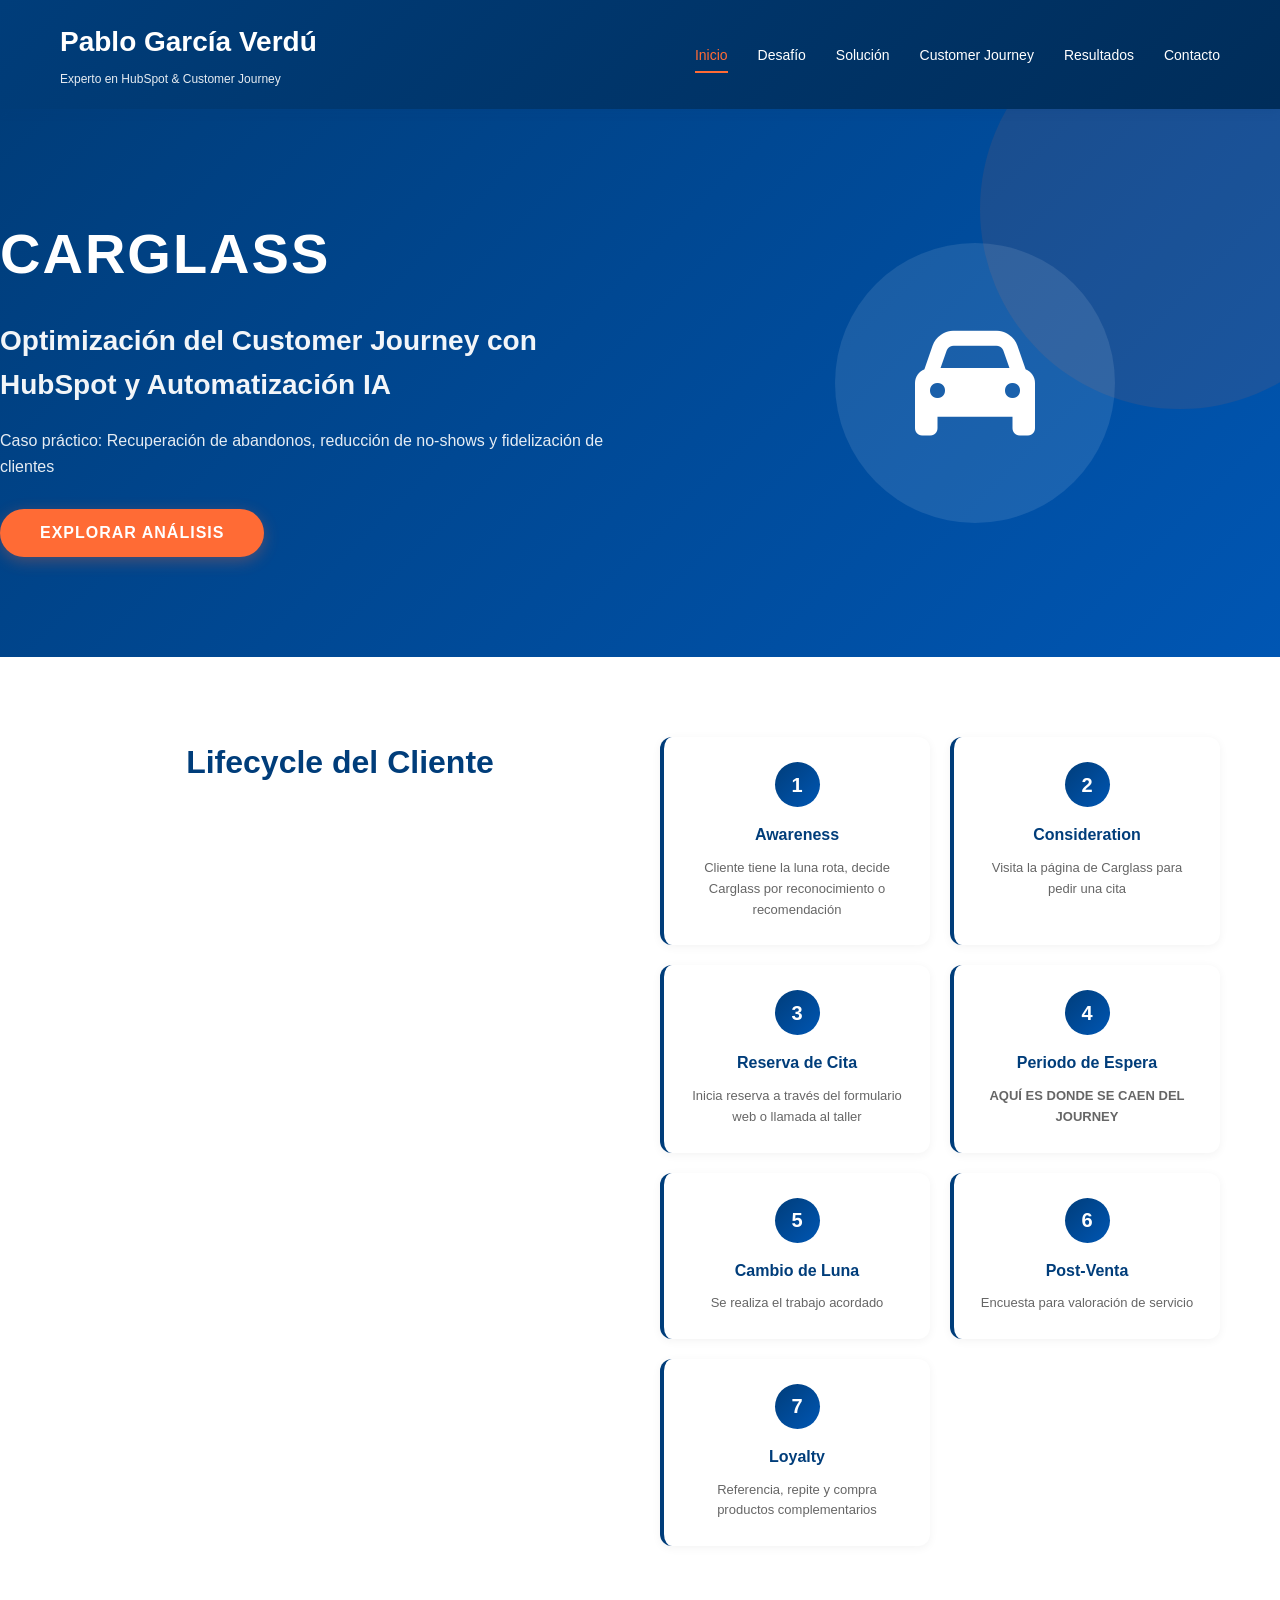
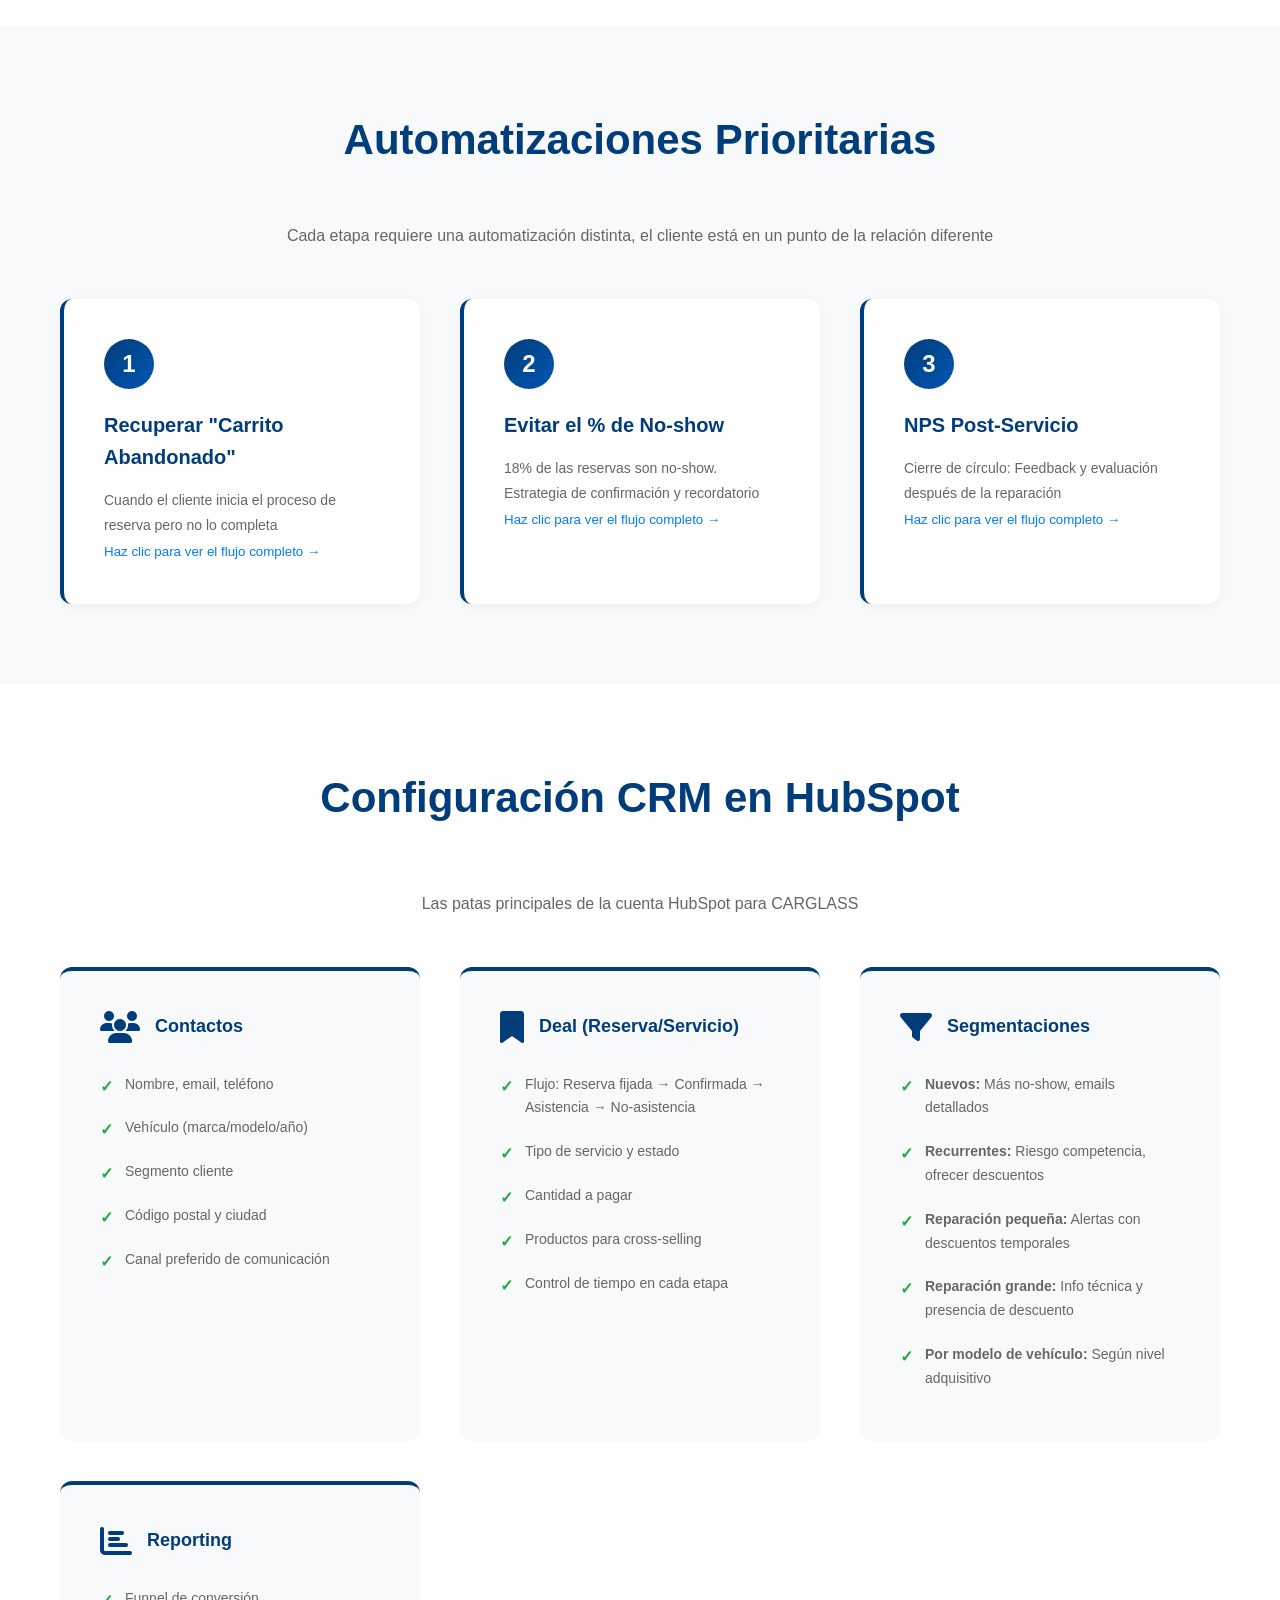
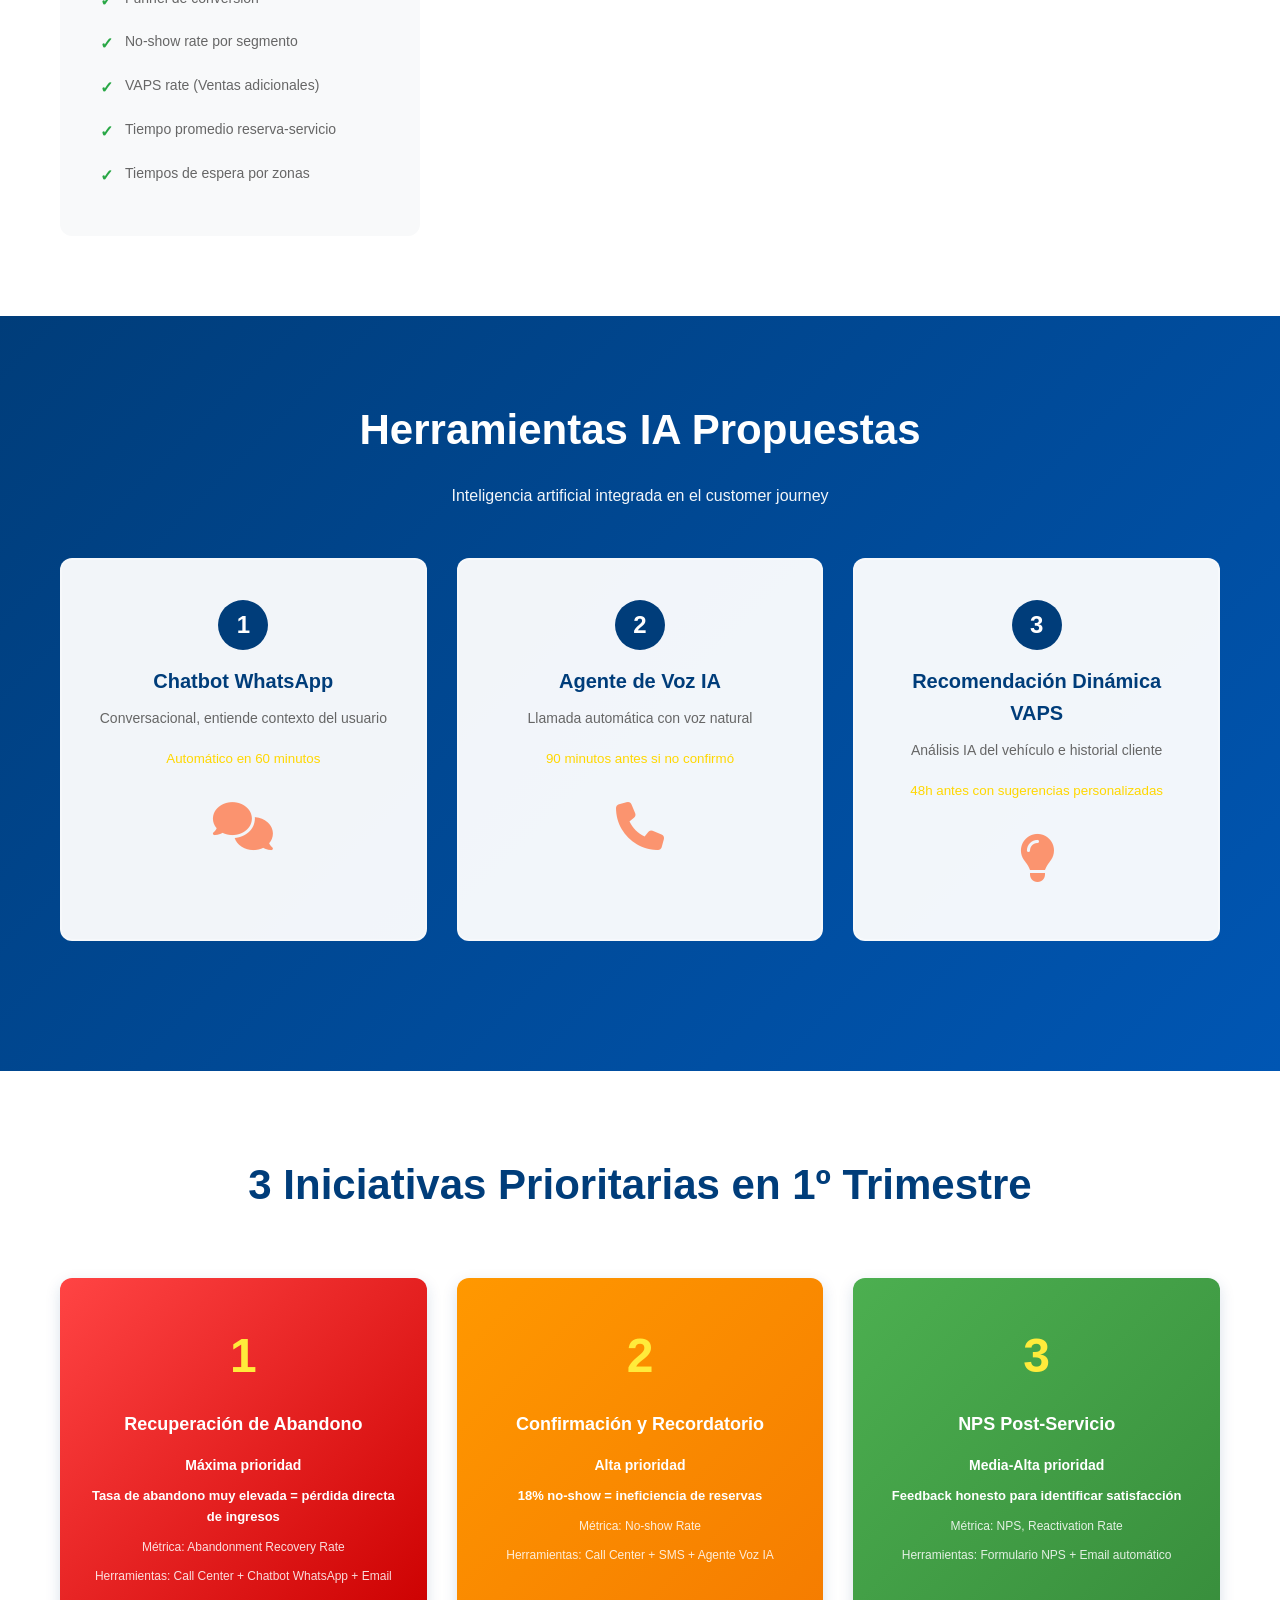
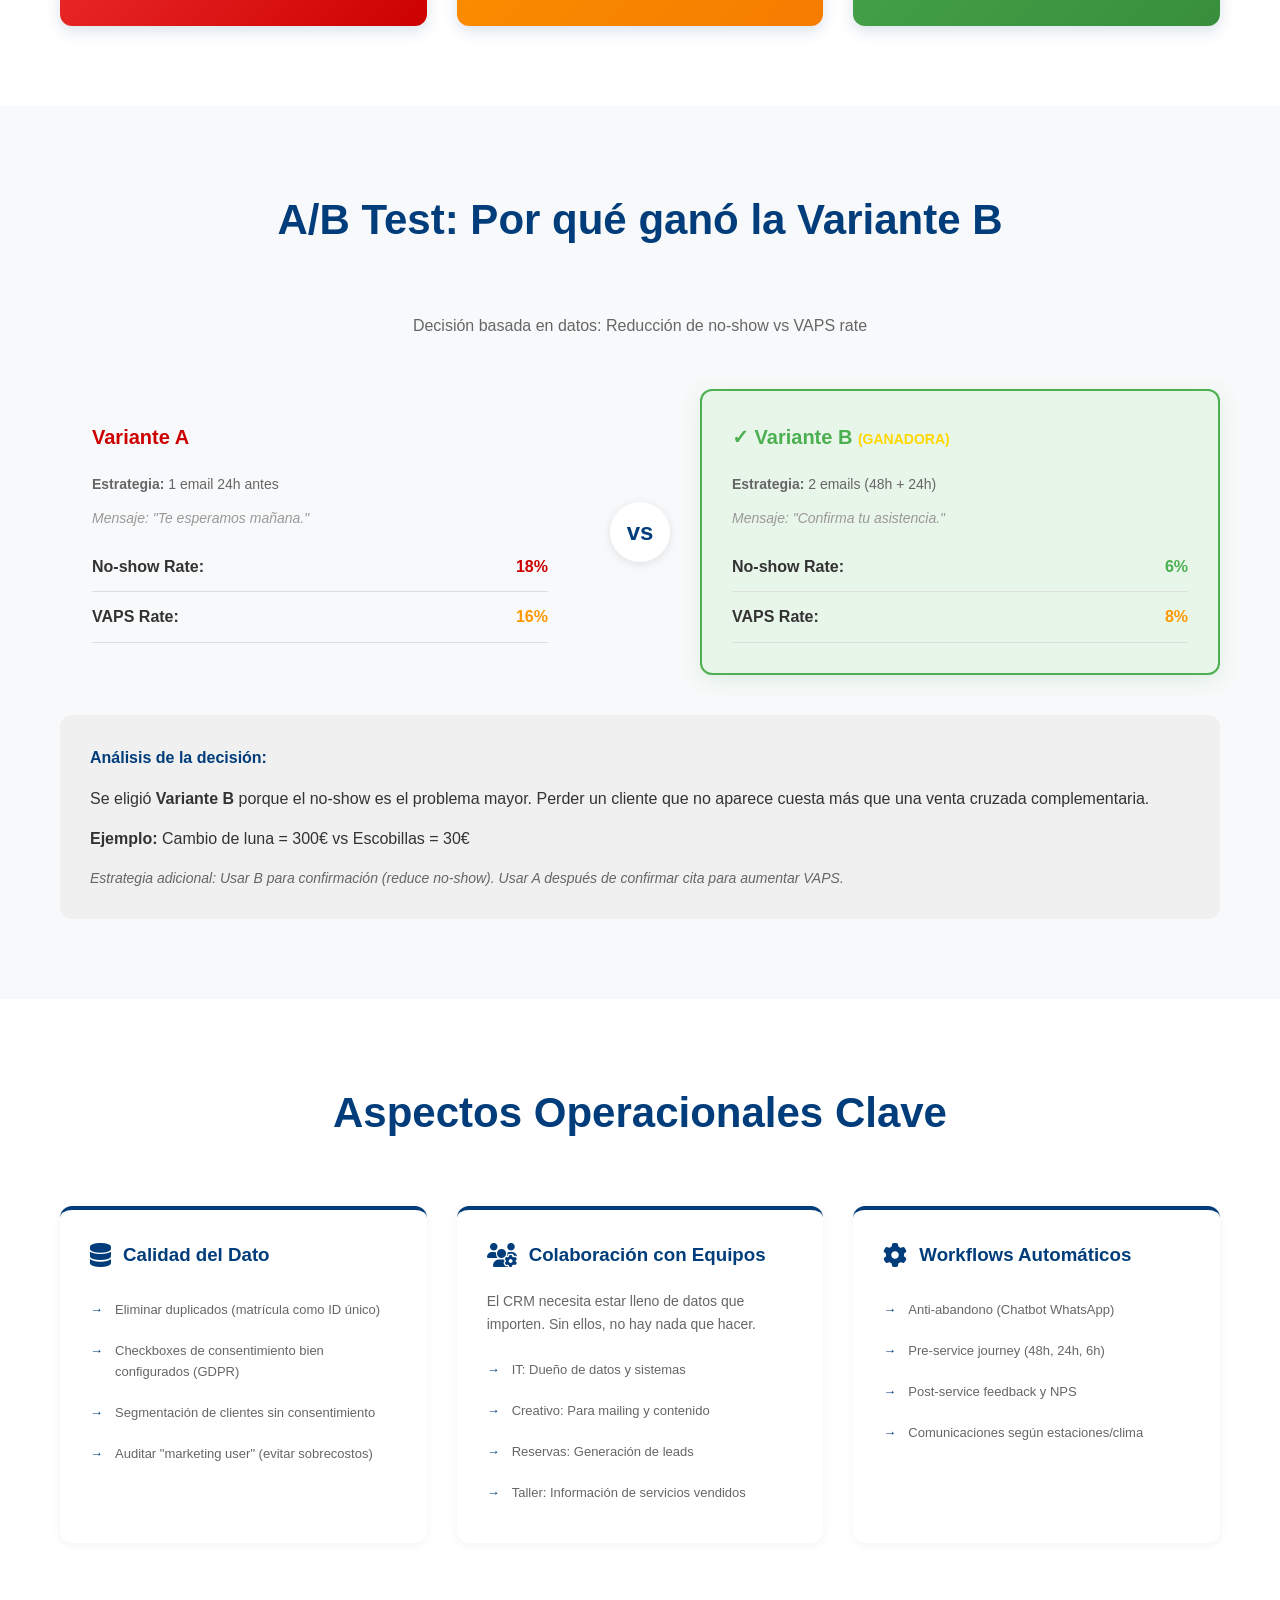
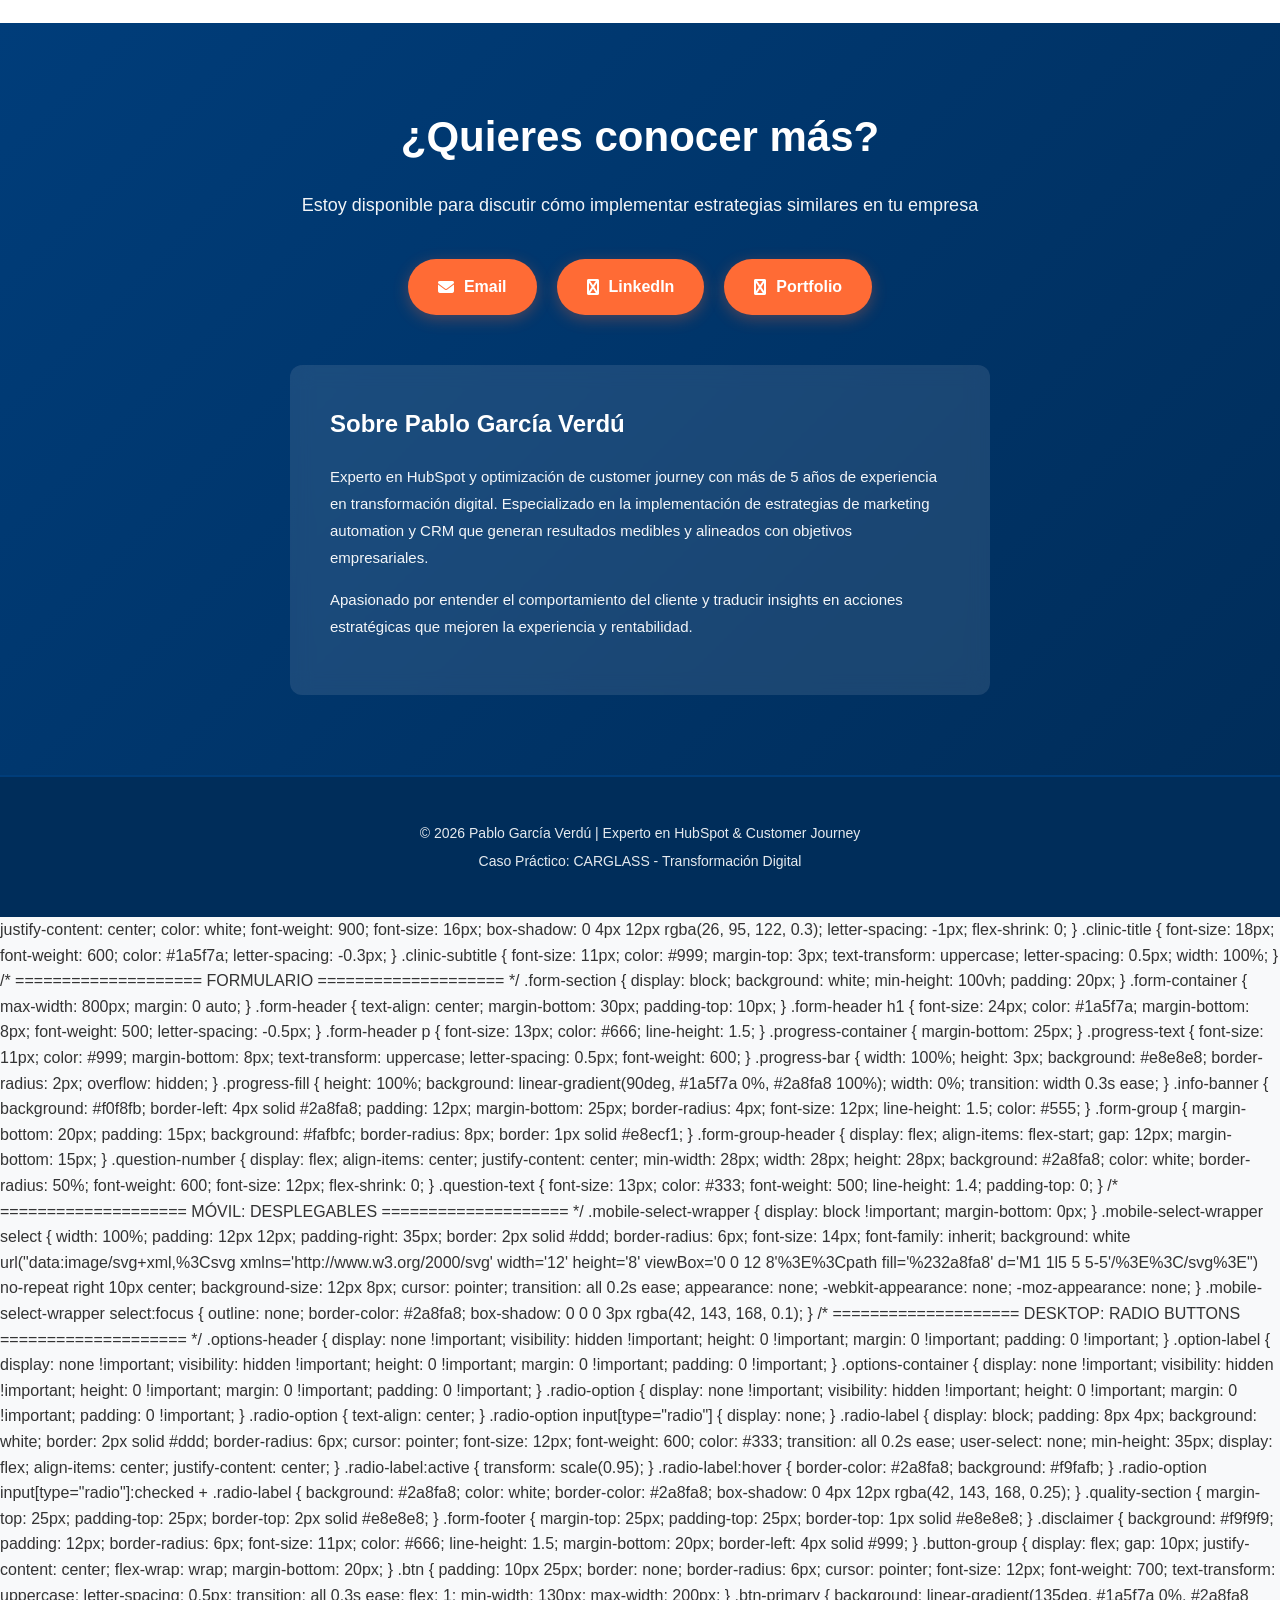
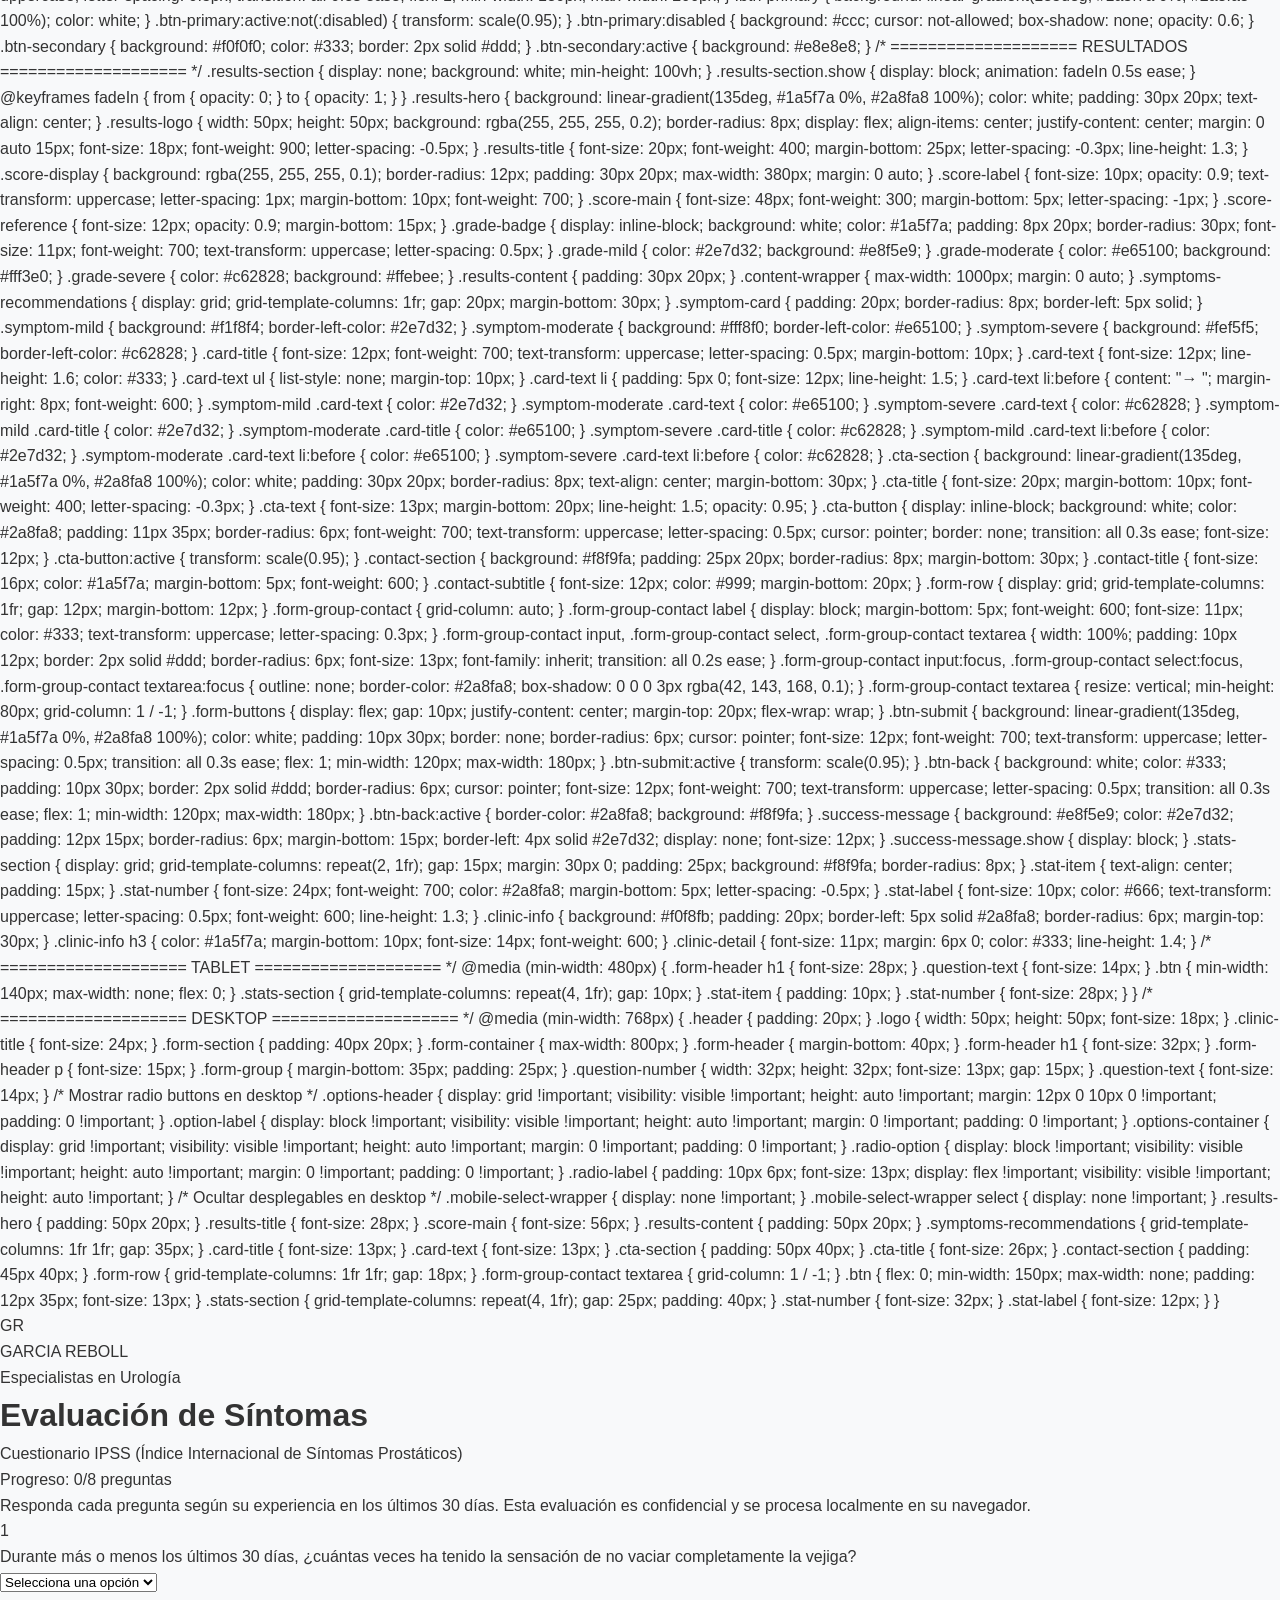
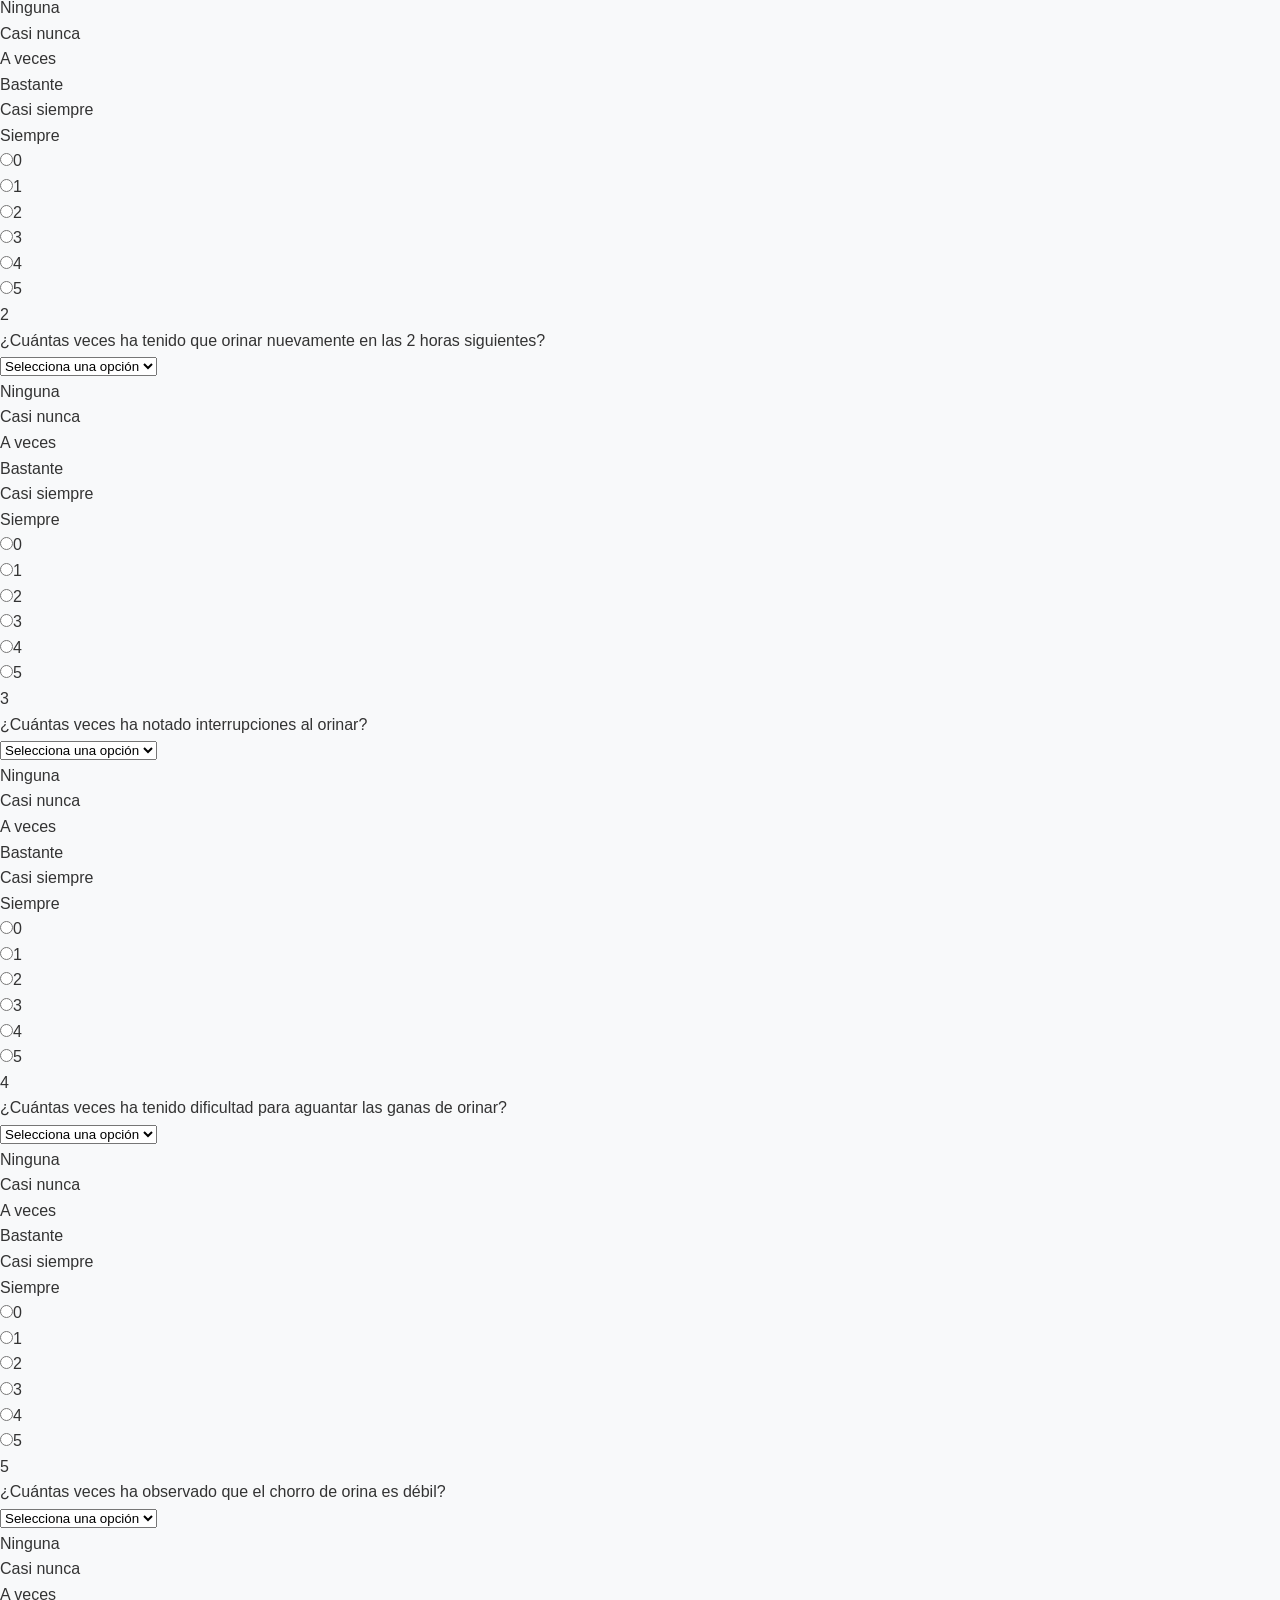
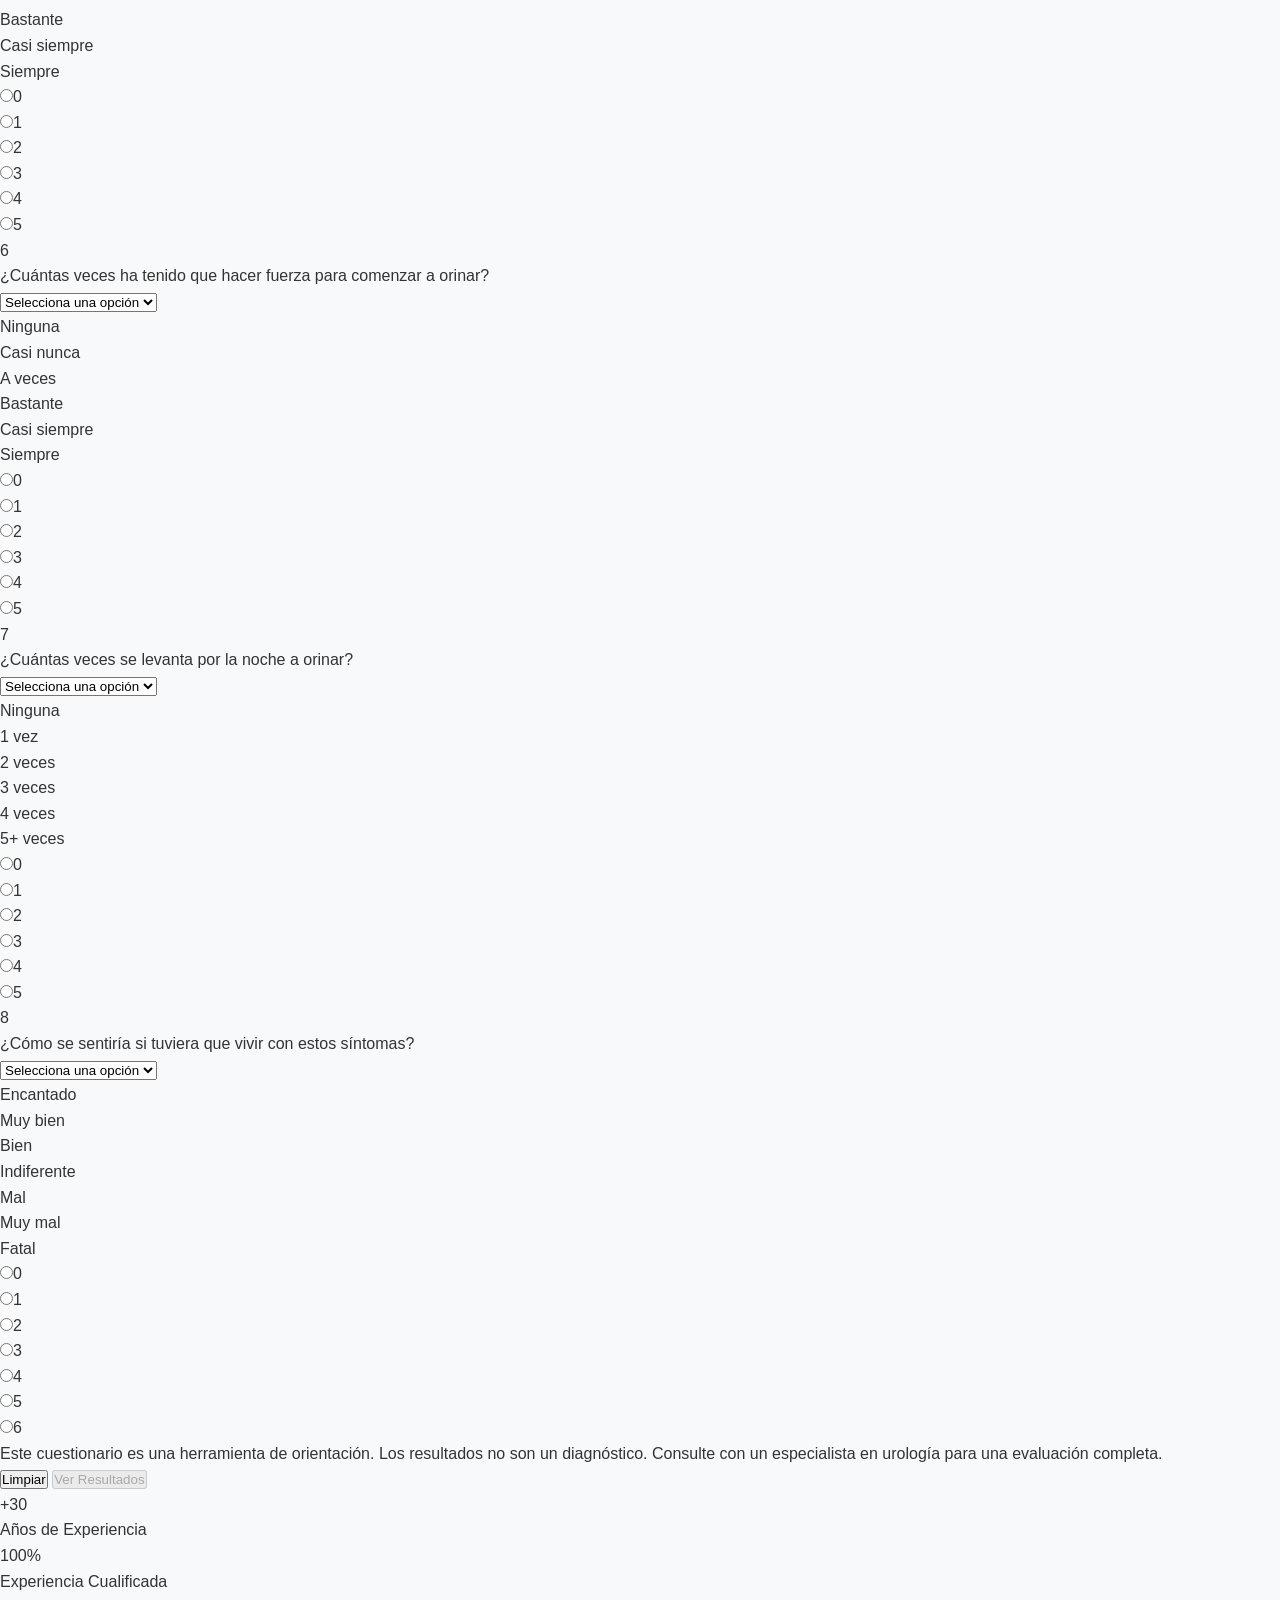
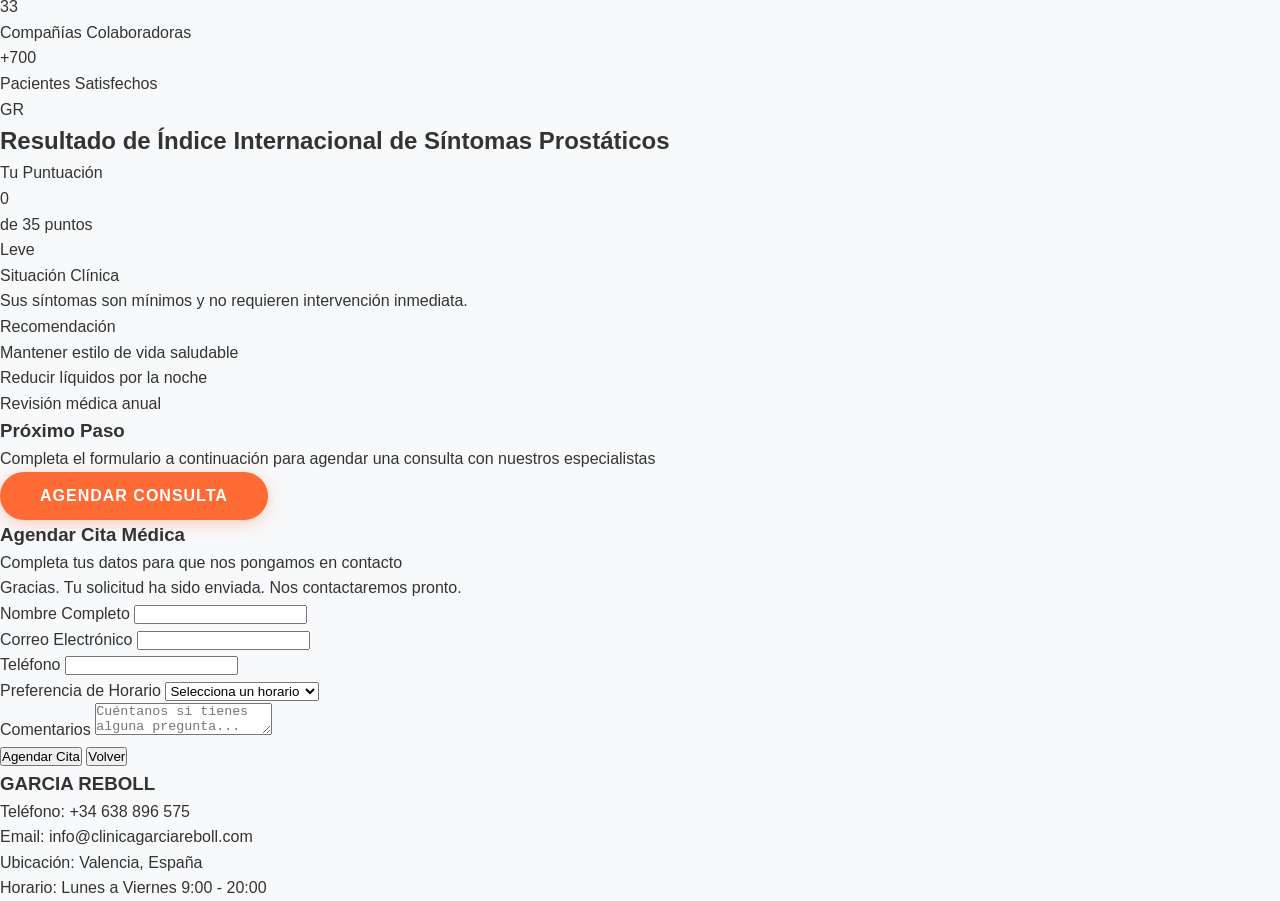
==== commit 323b0154: "Integrate CARGLASS case study content from PDF into interactive web interface Replace generic conten" ====
--- a/index.html
+++ b/index.html
@@ -31,293 +31,359 @@
         <div class="hero-content">
             <div class="hero-text">
                 <h1>CARGLASS</h1>
-                <h2>Transformando el Customer Journey en la Industria de Reparación de Cristales</h2>
-                <p>Análisis estratégico de HubSpot y optimización de procesos de customer experience</p>
+                <h2>Optimización del Customer Journey con HubSpot y Automatización IA</h2>
+                <p>Caso práctico: Recuperación de abandonos, reducción de no-shows y fidelización de clientes</p>
                 <button class="cta-button" onclick="document.getElementById('desafio').scrollIntoView({behavior: 'smooth'})">
-                    Ver caso práctico
+                    Explorar análisis
                 </button>
             </div>
             <div class="hero-image">
                 <div class="hero-icon">
-                    <i class="fas fa-shield-alt"></i>
+                    <i class="fas fa-car"></i>
                 </div>
             </div>
         </div>
     </section>
 
-    <!-- Sección de Contexto -->
+    <!-- Sección Lifecycle Resumido -->
     <section class="context-section">
         <div class="container">
-            <div class="context-card">
-                <i class="fas fa-building"></i>
-                <h3>Sobre CARGLASS</h3>
-                <p>Líder europeo en reparación y sustitución de cristales para vehículos con presencia en múltiples países.</p>
-            </div>
-            <div class="context-card">
-                <i class="fas fa-target"></i>
-                <h3>Mi Rol</h3>
-                <p>Analista especializado en optimizar el customer journey mediante HubSpot y automatización de procesos.</p>
-            </div>
-            <div class="context-card">
-                <i class="fas fa-chart-line"></i>
-                <h3>Objetivo</h3>
-                <p>Mejorar la retención, satisfacción y rentabilidad del customer lifetime value.</p>
+            <h2 style="text-align: center; margin-bottom: 50px; color: var(--primary-color); font-size: 32px;">Lifecycle del Cliente</h2>
+            <div style="display: grid; grid-template-columns: repeat(auto-fit, minmax(200px, 1fr)); gap: 20px;">
+                <div class="lifecycle-item">
+                    <div class="lifecycle-number">1</div>
+                    <h4>Awareness</h4>
+                    <p>Cliente tiene la luna rota, decide Carglass por reconocimiento o recomendación</p>
+                </div>
+                <div class="lifecycle-item">
+                    <div class="lifecycle-number">2</div>
+                    <h4>Consideration</h4>
+                    <p>Visita la página de Carglass para pedir una cita</p>
+                </div>
+                <div class="lifecycle-item">
+                    <div class="lifecycle-number">3</div>
+                    <h4>Reserva de Cita</h4>
+                    <p>Inicia reserva a través del formulario web o llamada al taller</p>
+                </div>
+                <div class="lifecycle-item">
+                    <div class="lifecycle-number">4</div>
+                    <h4>Periodo de Espera</h4>
+                    <p><strong>AQUÍ ES DONDE SE CAEN DEL JOURNEY</strong></p>
+                </div>
+                <div class="lifecycle-item">
+                    <div class="lifecycle-number">5</div>
+                    <h4>Cambio de Luna</h4>
+                    <p>Se realiza el trabajo acordado</p>
+                </div>
+                <div class="lifecycle-item">
+                    <div class="lifecycle-number">6</div>
+                    <h4>Post-Venta</h4>
+                    <p>Encuesta para valoración de servicio</p>
+                </div>
+                <div class="lifecycle-item">
+                    <div class="lifecycle-number">7</div>
+                    <h4>Loyalty</h4>
+                    <p>Referencia, repite y compra productos complementarios</p>
+                </div>
             </div>
         </div>
     </section>
 
-    <!-- Sección Desafío -->
+    <!-- Sección Automatizaciones -->
     <section id="desafio" class="desafio-section">
         <div class="container">
-            <h2>El Desafío</h2>
+            <h2>Automatizaciones Prioritarias</h2>
+            <p style="text-align: center; font-size: 16px; color: #666; margin-bottom: 50px;">Cada etapa requiere una automatización distinta, el cliente está en un punto de la relación diferente</p>
+
             <div class="desafio-grid">
-                <div class="desafio-item">
+                <div class="desafio-item automation-clickable" onclick="toggleAutomation(1)">
                     <div class="icon-circle">1</div>
-                    <h3>Fragmentación del Customer Journey</h3>
-                    <p>Los datos estaban dispersos entre múltiples sistemas sin visión unificada del cliente.</p>
-                </div>
-                <div class="desafio-item">
+                    <h3>Recuperar "Carrito Abandonado"</h3>
+                    <p>Cuando el cliente inicia el proceso de reserva pero no lo completa</p>
+                    <small style="color: #007bff; margin-top: 10px;">Haz clic para ver el flujo completo →</small>
+                </div>
+
+                <div class="desafio-item automation-clickable" onclick="toggleAutomation(2)">
                     <div class="icon-circle">2</div>
-                    <h3>Procesos No Automatizados</h3>
-                    <p>Falta de automatización en follow-ups, aumentando costos operacionales y reduciendo conversiones.</p>
-                </div>
-                <div class="desafio-item">
+                    <h3>Evitar el % de No-show</h3>
+                    <p>18% de las reservas son no-show. Estrategia de confirmación y recordatorio</p>
+                    <small style="color: #007bff; margin-top: 10px;">Haz clic para ver el flujo completo →</small>
+                </div>
+
+                <div class="desafio-item automation-clickable" onclick="toggleAutomation(3)">
                     <div class="icon-circle">3</div>
-                    <h3>Baja Retención de Clientes</h3>
-                    <p>Sin estrategia de re-engagement, los clientes no retornaban tras primera compra.</p>
-                </div>
-                <div class="desafio-item">
-                    <div class="icon-circle">4</div>
-                    <h3>Métricas Deficientes</h3>
-                    <p>No existía tracking adecuado de KPIs clave ni análisis predictivo de comportamiento.</p>
+                    <h3>NPS Post-Servicio</h3>
+                    <p>Cierre de círculo: Feedback y evaluación después de la reparación</p>
+                    <small style="color: #007bff; margin-top: 10px;">Haz clic para ver el flujo completo →</small>
+                </div>
+            </div>
+
+            <div id="automationDetails" class="automation-details"></div>
+        </div>
+    </section>
+
+    <!-- Sección Configuración CRM HubSpot -->
+    <section id="solucion" class="solucion-section">
+        <div class="container">
+            <h2>Configuración CRM en HubSpot</h2>
+            <p style="text-align: center; margin-bottom: 50px; color: #666;">Las patas principales de la cuenta HubSpot para CARGLASS</p>
+
+            <div class="soluciones-principales">
+                <div class="solucion-principal">
+                    <div class="solucion-header">
+                        <i class="fas fa-users"></i>
+                        <h3>Contactos</h3>
+                    </div>
+                    <ul class="solucion-lista">
+                        <li>Nombre, email, teléfono</li>
+                        <li>Vehículo (marca/modelo/año)</li>
+                        <li>Segmento cliente</li>
+                        <li>Código postal y ciudad</li>
+                        <li>Canal preferido de comunicación</li>
+                    </ul>
+                </div>
+
+                <div class="solucion-principal">
+                    <div class="solucion-header">
+                        <i class="fas fa-bookmark"></i>
+                        <h3>Deal (Reserva/Servicio)</h3>
+                    </div>
+                    <ul class="solucion-lista">
+                        <li>Flujo: Reserva fijada → Confirmada → Asistencia → No-asistencia</li>
+                        <li>Tipo de servicio y estado</li>
+                        <li>Cantidad a pagar</li>
+                        <li>Productos para cross-selling</li>
+                        <li>Control de tiempo en cada etapa</li>
+                    </ul>
+                </div>
+
+                <div class="solucion-principal">
+                    <div class="solucion-header">
+                        <i class="fas fa-filter"></i>
+                        <h3>Segmentaciones</h3>
+                    </div>
+                    <ul class="solucion-lista">
+                        <li><strong>Nuevos:</strong> Más no-show, emails detallados</li>
+                        <li><strong>Recurrentes:</strong> Riesgo competencia, ofrecer descuentos</li>
+                        <li><strong>Reparación pequeña:</strong> Alertas con descuentos temporales</li>
+                        <li><strong>Reparación grande:</strong> Info técnica y presencia de descuento</li>
+                        <li><strong>Por modelo de vehículo:</strong> Según nivel adquisitivo</li>
+                    </ul>
+                </div>
+
+                <div class="solucion-principal">
+                    <div class="solucion-header">
+                        <i class="fas fa-chart-bar"></i>
+                        <h3>Reporting</h3>
+                    </div>
+                    <ul class="solucion-lista">
+                        <li>Funnel de conversión</li>
+                        <li>No-show rate por segmento</li>
+                        <li>VAPS rate (Ventas adicionales)</li>
+                        <li>Tiempo promedio reserva-servicio</li>
+                        <li>Tiempos de espera por zonas</li>
+                    </ul>
                 </div>
             </div>
         </div>
     </section>
 
-    <!-- Sección Solución -->
-    <section id="solucion" class="solucion-section">
+    <!-- Sección Herramientas IA -->
+    <section id="journey" class="journey-section">
         <div class="container">
-            <h2>La Solución Implementada</h2>
-
-            <div class="soluciones-principales">
-                <div class="solucion-principal">
-                    <div class="solucion-header">
-                        <i class="fas fa-cogs"></i>
-                        <h3>1. Integración HubSpot</h3>
-                    </div>
-                    <ul class="solucion-lista">
-                        <li>Centralización de CRM con base de datos unificada</li>
-                        <li>Integración con sistema de citas online</li>
-                        <li>Sincronización automática de datos de clientes</li>
-                        <li>Seguimiento completo del ciclo de venta</li>
-                    </ul>
-                </div>
-
-                <div class="solucion-principal">
-                    <div class="solucion-header">
-                        <i class="fas fa-robot"></i>
-                        <h3>2. Automatización de Marketing</h3>
-                    </div>
-                    <ul class="solucion-lista">
-                        <li>Workflows automáticos de lead nurturing</li>
-                        <li>Email sequences personalizadas por segmento</li>
-                        <li>SMS y push notifications en momentos clave</li>
-                        <li>Escalado automático según comportamiento</li>
-                    </ul>
-                </div>
-
-                <div class="solucion-principal">
-                    <div class="solucion-header">
-                        <i class="fas fa-chart-line"></i>
-                        <h3>3. Optimización del Journey</h3>
-                    </div>
-                    <ul class="solucion-lista">
-                        <li>Mapeo de touchpoints críticos del cliente</li>
-                        <li>Identificación de puntos de fricción</li>
-                        <li>Creación de workflows de re-engagement</li>
-                        <li>Personalización dinámica por comportamiento</li>
-                    </ul>
-                </div>
-
-                <div class="solucion-principal">
-                    <div class="solucion-header">
-                        <i class="fas fa-eye"></i>
-                        <h3>4. Dashboards y Analytics</h3>
-                    </div>
-                    <ul class="solucion-lista">
-                        <li>Dashboards en tiempo real con KPIs principales</li>
-                        <li>Reportes de conversión y ROI por canal</li>
-                        <li>Análisis predictivo de churn</li>
-                        <li>Segmentación avanzada de audiencias</li>
-                    </ul>
+            <h2>Herramientas IA Propuestas</h2>
+            <p class="section-subtitle">Inteligencia artificial integrada en el customer journey</p>
+
+            <div class="ia-tools-grid">
+                <div class="ia-tool-card" onclick="toggleIATool(1)">
+                    <div class="tool-number">1</div>
+                    <h3>Chatbot WhatsApp</h3>
+                    <p>Conversacional, entiende contexto del usuario</p>
+                    <small style="color: #ffd700;">Automático en 60 minutos</small>
+                    <div class="tool-icon"><i class="fas fa-comments"></i></div>
+                </div>
+
+                <div class="ia-tool-card" onclick="toggleIATool(2)">
+                    <div class="tool-number">2</div>
+                    <h3>Agente de Voz IA</h3>
+                    <p>Llamada automática con voz natural</p>
+                    <small style="color: #ffd700;">90 minutos antes si no confirmó</small>
+                    <div class="tool-icon"><i class="fas fa-phone"></i></div>
+                </div>
+
+                <div class="ia-tool-card" onclick="toggleIATool(3)">
+                    <div class="tool-number">3</div>
+                    <h3>Recomendación Dinámica VAPS</h3>
+                    <p>Análisis IA del vehículo e historial cliente</p>
+                    <small style="color: #ffd700;">48h antes con sugerencias personalizadas</small>
+                    <div class="tool-icon"><i class="fas fa-lightbulb"></i></div>
+                </div>
+            </div>
+
+            <div id="iaDetails" class="ia-details"></div>
+        </div>
+    </section>
+
+    <!-- Sección de Iniciativas Prioritarias -->
+    <section id="resultados" class="resultados-section">
+        <div class="container">
+            <h2>3 Iniciativas Prioritarias en 1º Trimestre</h2>
+
+            <div class="resultados-grid">
+                <div class="resultado-card" style="background: linear-gradient(135deg, #ff4444 0%, #cc0000 100%);">
+                    <div class="resultado-number" style="color: #ffeb3b;">1</div>
+                    <h3 style="font-size: 18px; margin: 15px 0;">Recuperación de Abandono</h3>
+                    <p style="font-size: 14px;"><strong>Máxima prioridad</strong></p>
+                    <p style="font-size: 13px; margin: 10px 0;">Tasa de abandono muy elevada = pérdida directa de ingresos</p>
+                    <small>Métrica: Abandonment Recovery Rate</small>
+                    <small style="display: block; margin-top: 10px;">Herramientas: Call Center + Chatbot WhatsApp + Email</small>
+                </div>
+
+                <div class="resultado-card" style="background: linear-gradient(135deg, #ff9800 0%, #f57c00 100%);">
+                    <div class="resultado-number" style="color: #ffeb3b;">2</div>
+                    <h3 style="font-size: 18px; margin: 15px 0;">Confirmación y Recordatorio</h3>
+                    <p style="font-size: 14px;"><strong>Alta prioridad</strong></p>
+                    <p style="font-size: 13px; margin: 10px 0;">18% no-show = ineficiencia de reservas</p>
+                    <small>Métrica: No-show Rate</small>
+                    <small style="display: block; margin-top: 10px;">Herramientas: Call Center + SMS + Agente Voz IA</small>
+                </div>
+
+                <div class="resultado-card" style="background: linear-gradient(135deg, #4caf50 0%, #388e3c 100%);">
+                    <div class="resultado-number" style="color: #ffeb3b;">3</div>
+                    <h3 style="font-size: 18px; margin: 15px 0;">NPS Post-Servicio</h3>
+                    <p style="font-size: 14px;"><strong>Media-Alta prioridad</strong></p>
+                    <p style="font-size: 13px; margin: 10px 0;">Feedback honesto para identificar satisfacción</p>
+                    <small>Métrica: NPS, Reactivation Rate</small>
+                    <small style="display: block; margin-top: 10px;">Herramientas: Formulario NPS + Email automático</small>
                 </div>
             </div>
         </div>
     </section>
 
-    <!-- Sección Customer Journey Interactiva -->
-    <section id="journey" class="journey-section">
+    <!-- Sección A/B Test -->
+    <section class="metodologia-section">
         <div class="container">
-            <h2>Customer Journey Interactivo</h2>
-            <p class="section-subtitle">Haz clic en cada etapa para ver los detalles de la estrategia implementada</p>
-
-            <div class="journey-container">
-                <div class="journey-stage" onclick="toggleJourneyDetails(this)">
-                    <div class="stage-number">1</div>
-                    <h3>Awareness</h3>
-                    <p>Descubrimiento</p>
-                    <div class="journey-icon"><i class="fas fa-eye"></i></div>
-                </div>
-
-                <div class="journey-arrow">→</div>
-
-                <div class="journey-stage" onclick="toggleJourneyDetails(this)">
-                    <div class="stage-number">2</div>
-                    <h3>Consideration</h3>
-                    <p>Evaluación</p>
-                    <div class="journey-icon"><i class="fas fa-search"></i></div>
-                </div>
-
-                <div class="journey-arrow">→</div>
-
-                <div class="journey-stage" onclick="toggleJourneyDetails(this)">
-                    <div class="stage-number">3</div>
-                    <h3>Decision</h3>
-                    <p>Conversión</p>
-                    <div class="journey-icon"><i class="fas fa-check"></i></div>
-                </div>
-
-                <div class="journey-arrow">→</div>
-
-                <div class="journey-stage" onclick="toggleJourneyDetails(this)">
-                    <div class="stage-number">4</div>
-                    <h3>Retention</h3>
-                    <p>Fidelización</p>
-                    <div class="journey-icon"><i class="fas fa-heart"></i></div>
+            <h2>A/B Test: Por qué ganó la Variante B</h2>
+            <p style="text-align: center; margin-bottom: 50px; color: #666; font-size: 16px;">Decisión basada en datos: Reducción de no-show vs VAPS rate</p>
+
+            <div class="ab-test-container">
+                <div class="ab-variant">
+                    <h3 style="color: #cc0000; margin-bottom: 20px;">Variante A</h3>
+                    <div class="variant-content">
+                        <p><strong>Estrategia:</strong> 1 email 24h antes</p>
+                        <p style="color: #999; font-style: italic;">Mensaje: "Te esperamos mañana."</p>
+
+                        <div class="metric-item">
+                            <span class="metric-label">No-show Rate:</span>
+                            <span class="metric-value" style="color: #cc0000;">18%</span>
+                        </div>
+                        <div class="metric-item">
+                            <span class="metric-label">VAPS Rate:</span>
+                            <span class="metric-value" style="color: #ff9800;">16%</span>
+                        </div>
+                    </div>
+                </div>
+
+                <div class="vs-separator">vs</div>
+
+                <div class="ab-variant winner">
+                    <h3 style="color: #4caf50; margin-bottom: 20px;">✓ Variante B <span style="font-size: 14px; color: #ffd700;">(GANADORA)</span></h3>
+                    <div class="variant-content">
+                        <p><strong>Estrategia:</strong> 2 emails (48h + 24h)</p>
+                        <p style="color: #999; font-style: italic;">Mensaje: "Confirma tu asistencia."</p>
+
+                        <div class="metric-item">
+                            <span class="metric-label">No-show Rate:</span>
+                            <span class="metric-value" style="color: #4caf50;">6%</span>
+                        </div>
+                        <div class="metric-item">
+                            <span class="metric-label">VAPS Rate:</span>
+                            <span class="metric-value" style="color: #ff9800;">8%</span>
+                        </div>
+                    </div>
                 </div>
             </div>
 
-            <div id="journeyDetails" class="journey-details">
-                <!-- Detalles se cargan dinámicamente con JavaScript -->
+            <div style="background: #f0f0f0; padding: 30px; border-radius: 12px; margin-top: 40px;">
+                <h4 style="color: var(--primary-color); margin-bottom: 15px;">Análisis de la decisión:</h4>
+                <p style="margin-bottom: 15px;">Se eligió <strong>Variante B</strong> porque el no-show es el problema mayor. Perder un cliente que no aparece cuesta más que una venta cruzada complementaria.</p>
+                <p><strong>Ejemplo:</strong> Cambio de luna = 300€ vs Escobillas = 30€</p>
+                <p style="margin-top: 15px; font-size: 14px; color: #666;"><em>Estrategia adicional: Usar B para confirmación (reduce no-show). Usar A después de confirmar cita para aumentar VAPS.</em></p>
             </div>
         </div>
     </section>
 
-    <!-- Sección de Resultados -->
-    <section id="resultados" class="resultados-section">
-        <div class="container">
-            <h2>Resultados Conseguidos</h2>
-
-            <div class="resultados-grid">
-                <div class="resultado-card">
-                    <div class="resultado-number">+45%</div>
-                    <p>Aumento en tasa de conversión</p>
-                    <small>Primeros 6 meses post-implementación</small>
-                </div>
-
-                <div class="resultado-card">
-                    <div class="resultado-number">+120%</div>
-                    <p>Incremento en customer lifetime value</p>
-                    <small>Retención mejorada y upsell automático</small>
-                </div>
-
-                <div class="resultado-card">
-                    <div class="resultado-number">-35%</div>
-                    <p>Reducción en costo de adquisición</p>
-                    <small>Automatización de seguimiento</small>
-                </div>
-
-                <div class="resultado-card">
-                    <div class="resultado-number">+89%</div>
-                    <p>Mayor engagement de clientes</p>
-                    <small>Con mensajes personalizados y automáticos</small>
-                </div>
-
-                <div class="resultado-card">
-                    <div class="resultado-number">+200%</div>
-                    <p>Aumento de leads re-engaged</p>
-                    <small>Mediante workflows de automation</small>
-                </div>
-
-                <div class="resultado-card">
-                    <div class="resultado-number">24/7</div>
-                    <p>Atención al cliente automática</p>
-                    <small>Chatbots y workflows sin intervención</small>
-                </div>
-            </div>
-        </div>
-    </section>
-
-    <!-- Sección de Metodología -->
-    <section class="metodologia-section">
-        <div class="container">
-            <h2>Metodología Aplicada</h2>
-            <div class="metodologia-grid">
-                <div class="metodo-item">
-                    <span class="metodo-icon">📊</span>
-                    <h4>Discovery & Analysis</h4>
-                    <p>Análisis profundo del estado actual y mapping del customer journey existente</p>
-                </div>
-                <div class="metodo-item">
-                    <span class="metodo-icon">🎯</span>
-                    <h4>Strategy Design</h4>
-                    <p>Diseño de la estrategia de customer journey y definición de KPIs</p>
-                </div>
-                <div class="metodo-item">
-                    <span class="metodo-icon">⚙️</span>
-                    <h4>Implementation</h4>
-                    <p>Configuración de HubSpot, integraciones y automation workflows</p>
-                </div>
-                <div class="metodo-item">
-                    <span class="metodo-icon">📈</span>
-                    <h4>Optimization</h4>
-                    <p>Testing A/B, análisis de datos y mejora continua</p>
-                </div>
-            </div>
-        </div>
-    </section>
-
-    <!-- Sección de Competencias -->
+    <!-- Sección Calidad de Datos y Colaboración -->
     <section class="competencias-section">
         <div class="container">
-            <h2>Competencias Demostradas</h2>
-            <div class="skills-grid">
-                <div class="skill-item">
-                    <h4>HubSpot CRM</h4>
-                    <div class="skill-bar">
-                        <div class="skill-fill" style="width: 95%"></div>
-                    </div>
-                </div>
-                <div class="skill-item">
-                    <h4>Marketing Automation</h4>
-                    <div class="skill-bar">
-                        <div class="skill-fill" style="width: 90%"></div>
-                    </div>
-                </div>
-                <div class="skill-item">
-                    <h4>Customer Journey Mapping</h4>
-                    <div class="skill-bar">
-                        <div class="skill-fill" style="width: 92%"></div>
-                    </div>
-                </div>
-                <div class="skill-item">
-                    <h4>Data Analytics</h4>
-                    <div class="skill-bar">
-                        <div class="skill-fill" style="width: 88%"></div>
-                    </div>
-                </div>
-                <div class="skill-item">
-                    <h4>Lead Scoring & Nurturing</h4>
-                    <div class="skill-bar">
-                        <div class="skill-fill" style="width: 91%"></div>
-                    </div>
-                </div>
-                <div class="skill-item">
-                    <h4>Workflow Optimization</h4>
-                    <div class="skill-bar">
-                        <div class="skill-fill" style="width: 89%"></div>
-                    </div>
+            <h2>Aspectos Operacionales Clave</h2>
+
+            <div class="operacionales-grid">
+                <div class="operacional-card">
+                    <h3 style="color: var(--primary-color); margin-bottom: 20px;"><i class="fas fa-database"></i> Calidad del Dato</h3>
+                    <ul style="list-style: none;">
+                        <li style="padding: 10px 0; padding-left: 25px; position: relative;">
+                            <span style="position: absolute; left: 0; color: var(--primary-color);">→</span>
+                            Eliminar duplicados (matrícula como ID único)
+                        </li>
+                        <li style="padding: 10px 0; padding-left: 25px; position: relative;">
+                            <span style="position: absolute; left: 0; color: var(--primary-color);">→</span>
+                            Checkboxes de consentimiento bien configurados (GDPR)
+                        </li>
+                        <li style="padding: 10px 0; padding-left: 25px; position: relative;">
+                            <span style="position: absolute; left: 0; color: var(--primary-color);">→</span>
+                            Segmentación de clientes sin consentimiento
+                        </li>
+                        <li style="padding: 10px 0; padding-left: 25px; position: relative;">
+                            <span style="position: absolute; left: 0; color: var(--primary-color);">→</span>
+                            Auditar "marketing user" (evitar sobrecostos)
+                        </li>
+                    </ul>
+                </div>
+
+                <div class="operacional-card">
+                    <h3 style="color: var(--primary-color); margin-bottom: 20px;"><i class="fas fa-users-cog"></i> Colaboración con Equipos</h3>
+                    <p style="margin-bottom: 15px; color: #666; font-size: 14px;">El CRM necesita estar lleno de datos que importen. Sin ellos, no hay nada que hacer.</p>
+                    <ul style="list-style: none;">
+                        <li style="padding: 10px 0; padding-left: 25px; position: relative;">
+                            <span style="position: absolute; left: 0; color: var(--primary-color);">→</span>
+                            IT: Dueño de datos y sistemas
+                        </li>
+                        <li style="padding: 10px 0; padding-left: 25px; position: relative;">
+                            <span style="position: absolute; left: 0; color: var(--primary-color);">→</span>
+                            Creativo: Para mailing y contenido
+                        </li>
+                        <li style="padding: 10px 0; padding-left: 25px; position: relative;">
+                            <span style="position: absolute; left: 0; color: var(--primary-color);">→</span>
+                            Reservas: Generación de leads
+                        </li>
+                        <li style="padding: 10px 0; padding-left: 25px; position: relative;">
+                            <span style="position: absolute; left: 0; color: var(--primary-color);">→</span>
+                            Taller: Información de servicios vendidos
+                        </li>
+                    </ul>
+                </div>
+
+                <div class="operacional-card">
+                    <h3 style="color: var(--primary-color); margin-bottom: 20px;"><i class="fas fa-cog"></i> Workflows Automáticos</h3>
+                    <ul style="list-style: none;">
+                        <li style="padding: 10px 0; padding-left: 25px; position: relative;">
+                            <span style="position: absolute; left: 0; color: var(--primary-color);">→</span>
+                            Anti-abandono (Chatbot WhatsApp)
+                        </li>
+                        <li style="padding: 10px 0; padding-left: 25px; position: relative;">
+                            <span style="position: absolute; left: 0; color: var(--primary-color);">→</span>
+                            Pre-service journey (48h, 24h, 6h)
+                        </li>
+                        <li style="padding: 10px 0; padding-left: 25px; position: relative;">
+                            <span style="position: absolute; left: 0; color: var(--primary-color);">→</span>
+                            Post-service feedback y NPS
+                        </li>
+                        <li style="padding: 10px 0; padding-left: 25px; position: relative;">
+                            <span style="position: absolute; left: 0; color: var(--primary-color);">→</span>
+                            Comunicaciones según estaciones/clima
+                        </li>
+                    </ul>
                 </div>
             </div>
         </div>
--- a/styles.css
+++ b/styles.css
@@ -751,6 +751,336 @@
 }
 
 /* ========================================
+   LIFECYCLE ITEMS
+   ======================================== */
+
+.lifecycle-item {
+    background: white;
+    padding: 25px;
+    border-radius: 12px;
+    text-align: center;
+    box-shadow: 0 2px 10px rgba(0, 0, 0, 0.05);
+    transition: var(--transition);
+    border-left: 4px solid var(--primary-color);
+    position: relative;
+}
+
+.lifecycle-item:hover {
+    box-shadow: 0 10px 30px rgba(0, 61, 122, 0.15);
+    transform: translateY(-5px);
+}
+
+.lifecycle-number {
+    width: 45px;
+    height: 45px;
+    background: linear-gradient(135deg, var(--primary-color), var(--primary-light));
+    color: white;
+    border-radius: 50%;
+    display: flex;
+    align-items: center;
+    justify-content: center;
+    font-weight: 700;
+    font-size: 20px;
+    margin: 0 auto 15px;
+}
+
+.lifecycle-item h4 {
+    color: var(--primary-color);
+    font-size: 16px;
+    margin-bottom: 10px;
+}
+
+.lifecycle-item p {
+    color: #666;
+    font-size: 13px;
+    line-height: 1.6;
+}
+
+/* ========================================
+   IA TOOLS GRID
+   ======================================== */
+
+.ia-tools-grid {
+    display: grid;
+    grid-template-columns: repeat(auto-fit, minmax(280px, 1fr));
+    gap: 30px;
+    margin-bottom: 50px;
+}
+
+.ia-tool-card {
+    background: rgba(255, 255, 255, 0.95);
+    color: var(--text-color);
+    padding: 40px 30px;
+    border-radius: 12px;
+    text-align: center;
+    cursor: pointer;
+    transition: var(--transition);
+    border: 2px solid rgba(255, 255, 255, 0.3);
+    position: relative;
+}
+
+.ia-tool-card:hover {
+    transform: translateY(-8px);
+    background: white;
+    box-shadow: 0 15px 40px rgba(0, 0, 0, 0.1);
+    border-color: var(--accent-color);
+}
+
+.tool-number {
+    width: 50px;
+    height: 50px;
+    background: var(--primary-color);
+    color: white;
+    border-radius: 50%;
+    display: flex;
+    align-items: center;
+    justify-content: center;
+    font-size: 24px;
+    font-weight: 800;
+    margin: 0 auto 15px;
+}
+
+.ia-tool-card h3 {
+    color: var(--primary-color);
+    font-size: 20px;
+    margin-bottom: 10px;
+}
+
+.ia-tool-card p {
+    color: #666;
+    font-size: 14px;
+    margin-bottom: 15px;
+}
+
+.tool-icon {
+    font-size: 48px;
+    color: var(--accent-color);
+    margin-top: 20px;
+    opacity: 0.7;
+}
+
+.ia-details {
+    background: white;
+    padding: 40px;
+    border-radius: 12px;
+    margin-top: 40px;
+    display: none;
+    animation: slideDown 0.3s ease;
+    color: var(--text-color);
+}
+
+.ia-details.active {
+    display: block;
+}
+
+.ia-details h3 {
+    color: var(--primary-color);
+    margin-bottom: 20px;
+    font-size: 24px;
+}
+
+.ia-details h4 {
+    color: var(--primary-color);
+    margin-top: 20px;
+    margin-bottom: 15px;
+    font-size: 16px;
+}
+
+.ia-details ul {
+    list-style: none;
+}
+
+.ia-details li {
+    padding: 8px 0;
+    padding-left: 25px;
+    position: relative;
+    color: #666;
+    font-size: 14px;
+}
+
+.ia-details li::before {
+    content: '✓';
+    position: absolute;
+    left: 0;
+    color: var(--success-color);
+    font-weight: bold;
+}
+
+/* ========================================
+   AUTOMATION DETAILS
+   ======================================== */
+
+.automation-clickable {
+    cursor: pointer;
+}
+
+.automation-details {
+    background: white;
+    padding: 40px;
+    border-radius: 12px;
+    margin-top: 40px;
+    display: none;
+    animation: slideDown 0.3s ease;
+}
+
+.automation-details.active {
+    display: block;
+}
+
+.automation-details h3 {
+    color: var(--primary-color);
+    margin-bottom: 20px;
+    font-size: 24px;
+}
+
+.automation-details h4 {
+    color: var(--primary-color);
+    margin-top: 20px;
+    margin-bottom: 15px;
+    font-size: 16px;
+    font-weight: 600;
+}
+
+.automation-details ul {
+    list-style: none;
+}
+
+.automation-details li {
+    padding: 8px 0;
+    padding-left: 25px;
+    position: relative;
+    color: #666;
+    font-size: 14px;
+    line-height: 1.6;
+}
+
+.automation-details li::before {
+    content: '→';
+    position: absolute;
+    left: 0;
+    color: var(--primary-color);
+    font-weight: bold;
+}
+
+/* ========================================
+   A/B TEST
+   ======================================== */
+
+.ab-test-container {
+    display: grid;
+    grid-template-columns: 1fr auto 1fr;
+    gap: 30px;
+    align-items: center;
+    margin-bottom: 40px;
+}
+
+.ab-variant {
+    background: var(--background-color);
+    padding: 30px;
+    border-radius: 12px;
+    border: 2px solid transparent;
+    transition: var(--transition);
+}
+
+.ab-variant.winner {
+    background: #e8f5e9;
+    border-color: #4caf50;
+    box-shadow: 0 5px 20px rgba(76, 175, 80, 0.15);
+}
+
+.ab-variant h3 {
+    font-size: 20px;
+    margin-bottom: 20px;
+}
+
+.variant-content {
+    text-align: left;
+}
+
+.variant-content p {
+    margin: 12px 0;
+    font-size: 14px;
+    color: #666;
+}
+
+.metric-item {
+    display: flex;
+    justify-content: space-between;
+    padding: 12px 0;
+    border-bottom: 1px solid #ddd;
+}
+
+.metric-label {
+    font-weight: 600;
+    color: #333;
+}
+
+.metric-value {
+    font-weight: 700;
+    font-size: 16px;
+}
+
+.vs-separator {
+    display: flex;
+    align-items: center;
+    justify-content: center;
+    font-size: 24px;
+    font-weight: 700;
+    color: var(--primary-color);
+    width: 60px;
+    height: 60px;
+    background: white;
+    border-radius: 50%;
+    box-shadow: 0 2px 10px rgba(0, 0, 0, 0.1);
+}
+
+/* ========================================
+   OPERACIONAL CARDS
+   ======================================== */
+
+.operacionales-grid {
+    display: grid;
+    grid-template-columns: repeat(auto-fit, minmax(300px, 1fr));
+    gap: 30px;
+}
+
+.operacional-card {
+    background: white;
+    padding: 30px;
+    border-radius: 12px;
+    box-shadow: 0 2px 10px rgba(0, 0, 0, 0.05);
+    transition: var(--transition);
+    border-top: 4px solid var(--primary-color);
+}
+
+.operacional-card:hover {
+    box-shadow: 0 10px 30px rgba(0, 61, 122, 0.15);
+    transform: translateY(-5px);
+}
+
+.operacional-card h3 {
+    display: flex;
+    align-items: center;
+    gap: 12px;
+}
+
+.operacional-card h3 i {
+    font-size: 24px;
+}
+
+.operacional-card ul {
+    list-style: none;
+}
+
+.operacional-card li {
+    padding: 8px 0;
+    padding-left: 25px;
+    position: relative;
+    color: #666;
+    font-size: 13px;
+}
+
+/* ========================================
    RESPONSIVE DESIGN
    ======================================== */
 
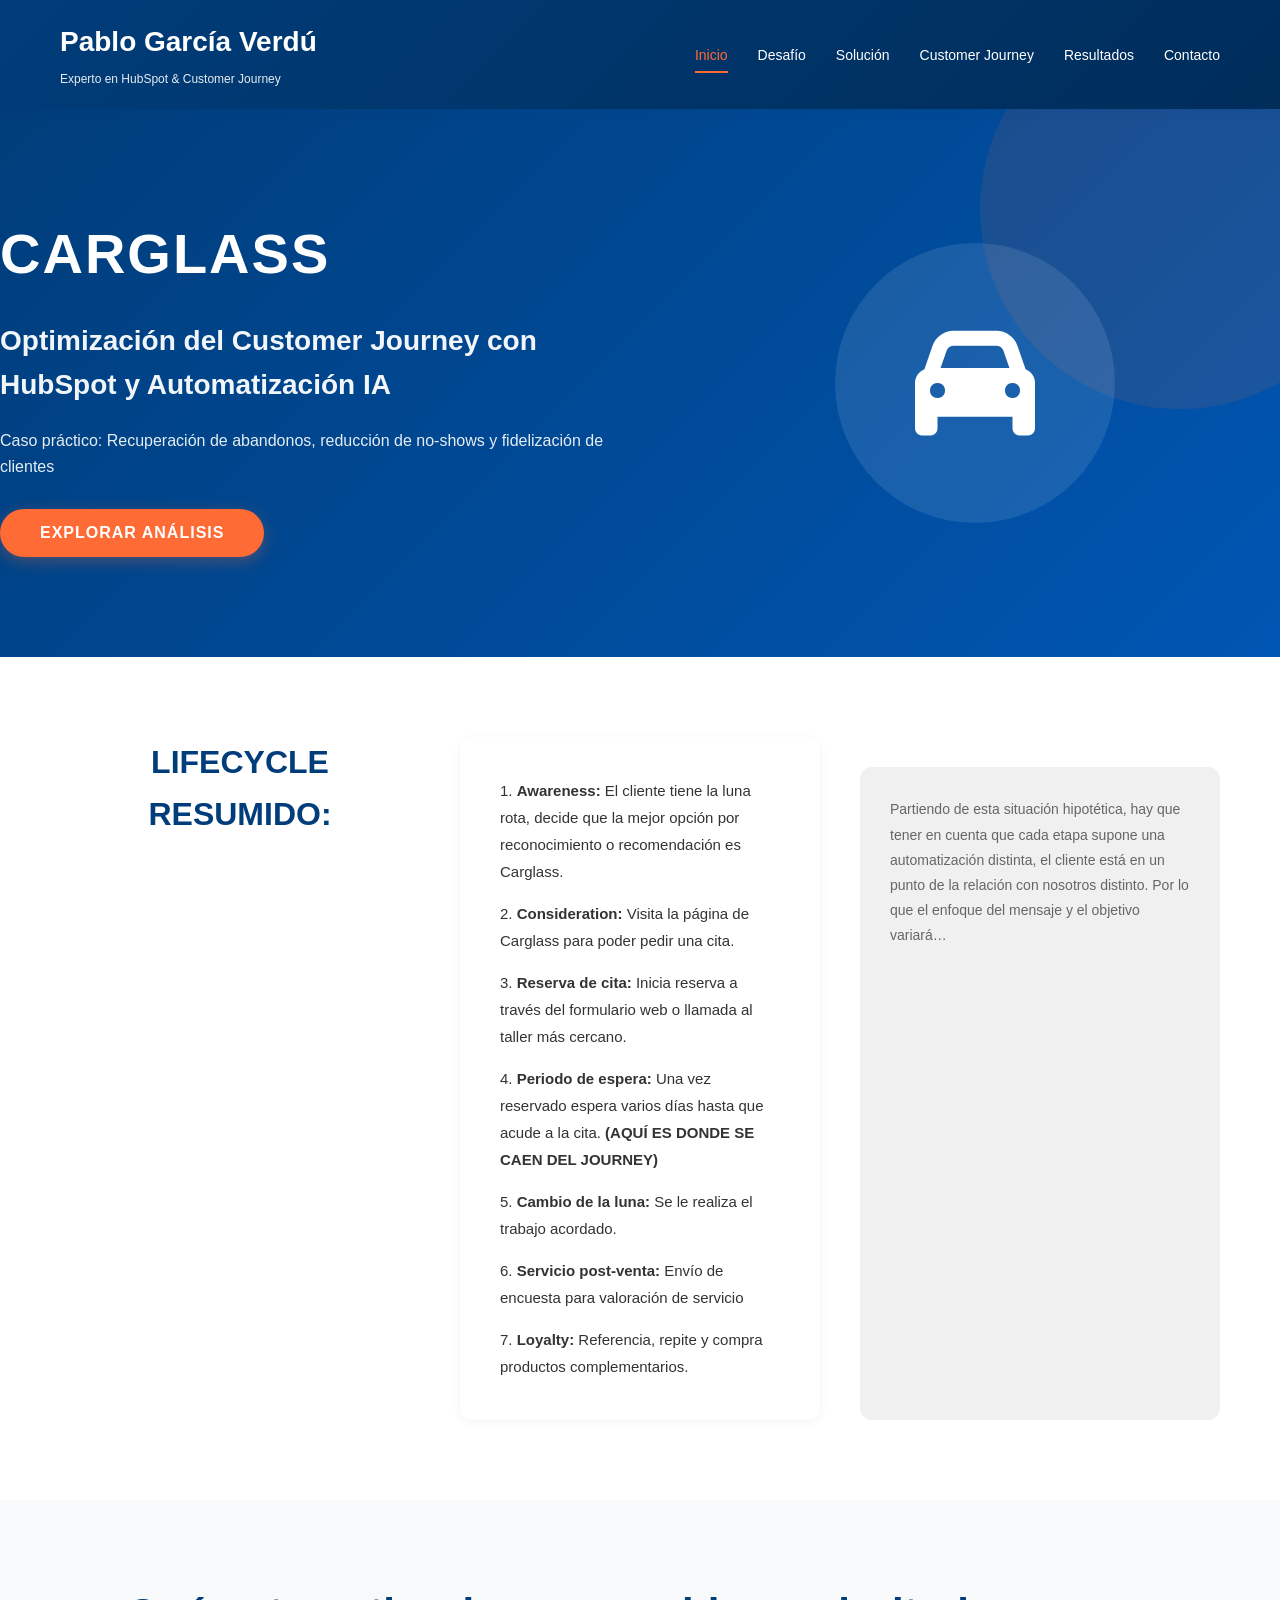
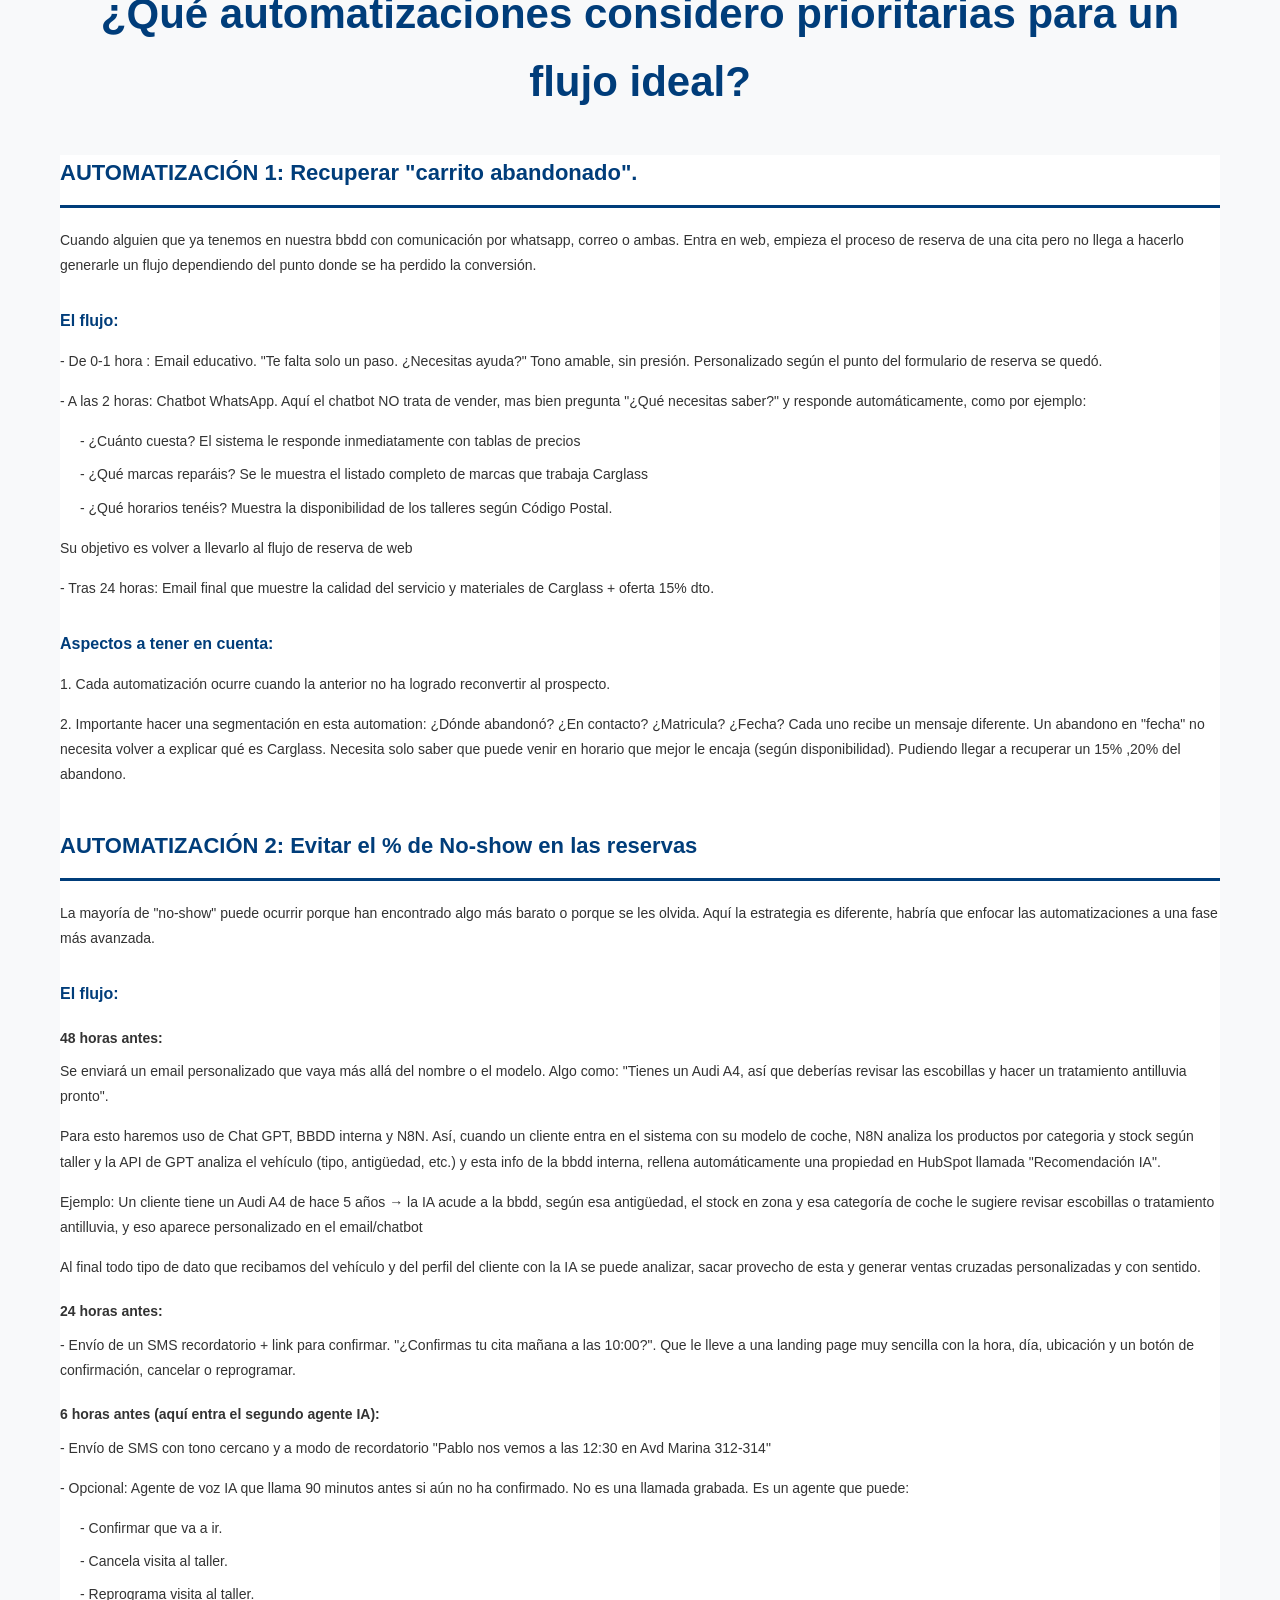
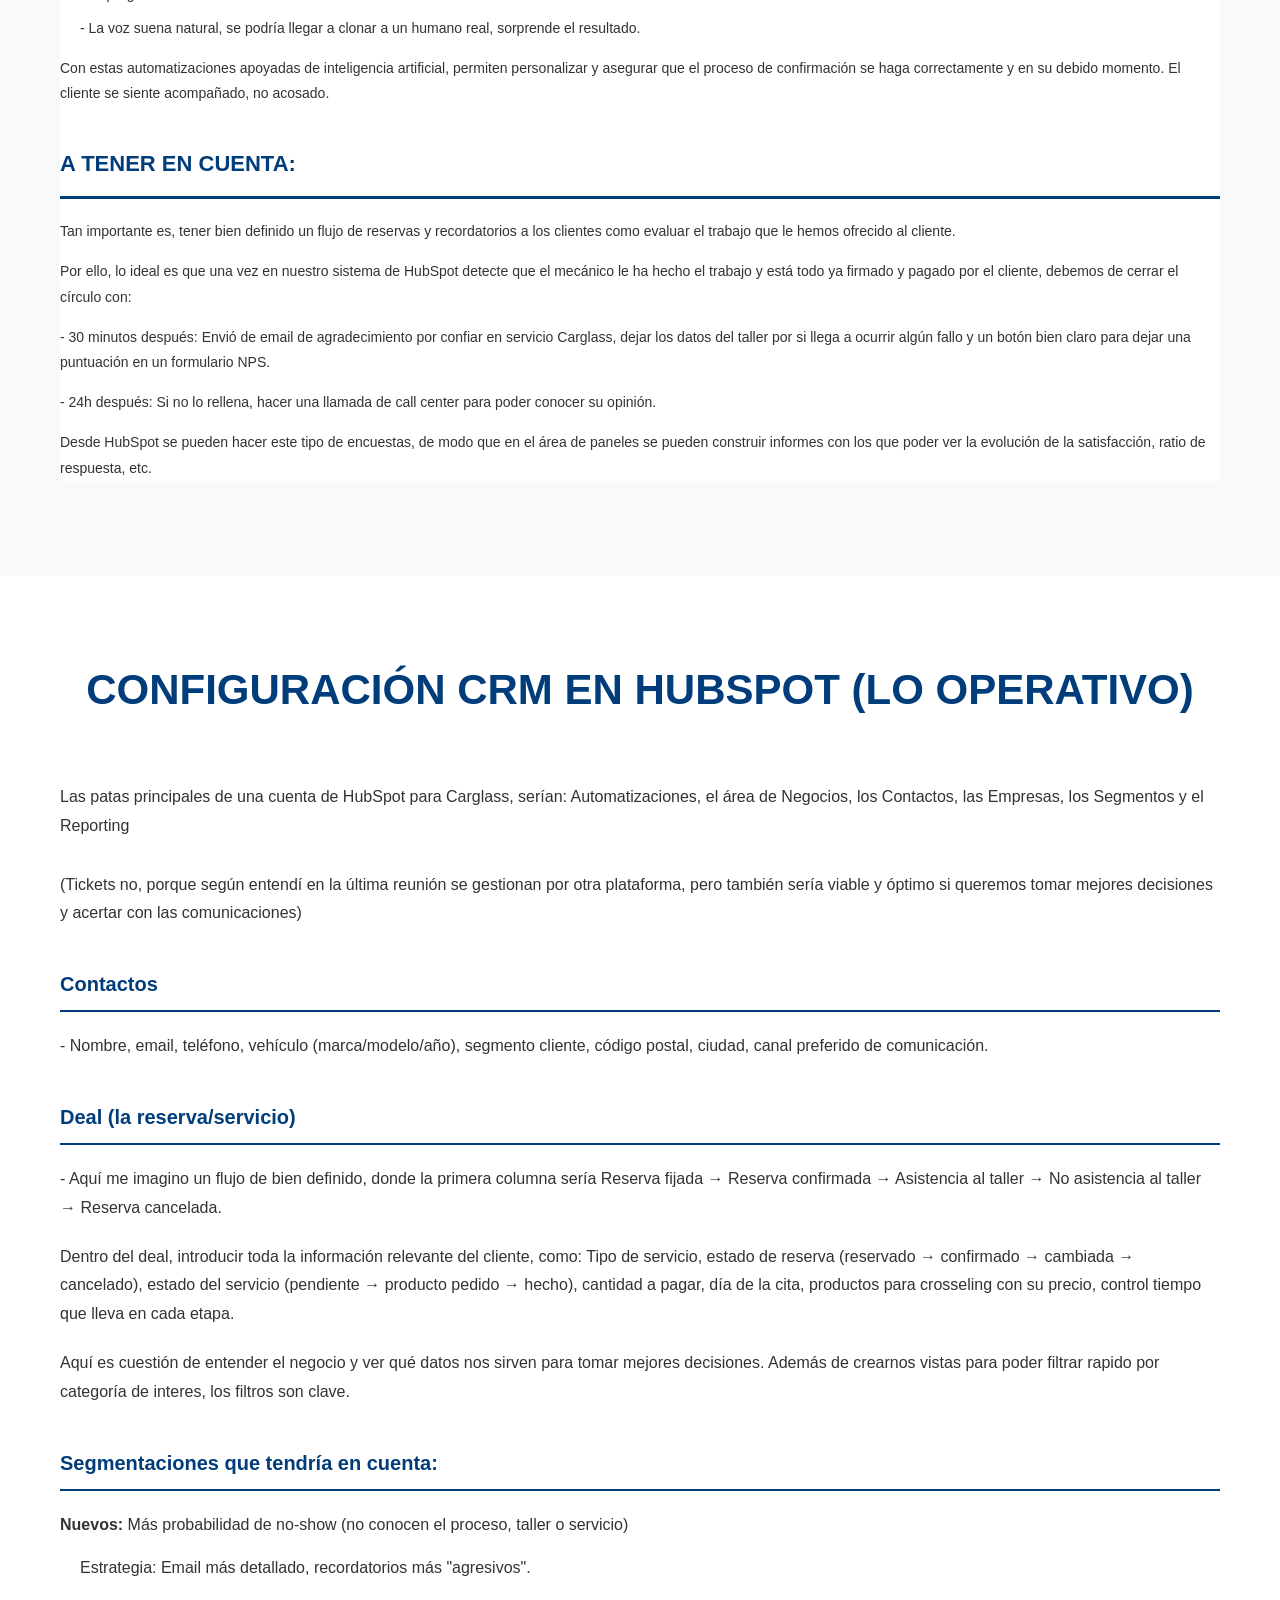
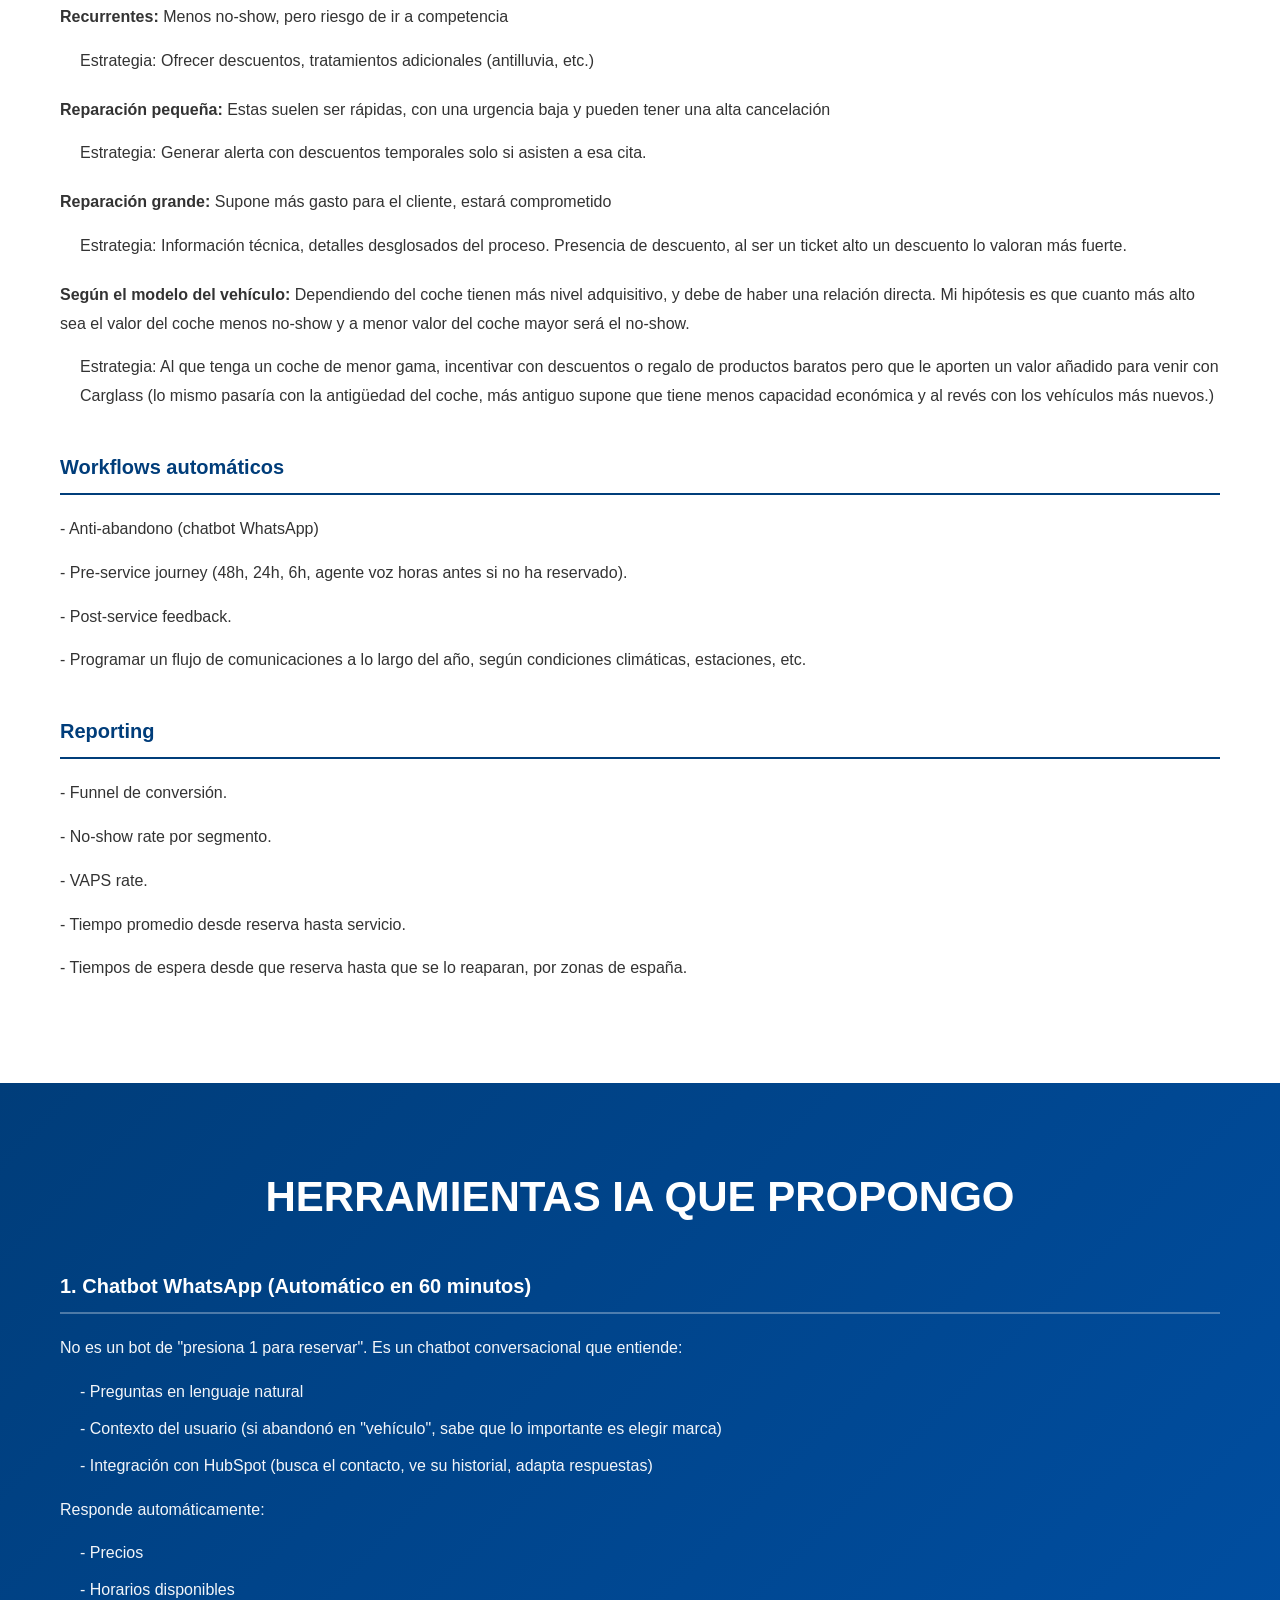
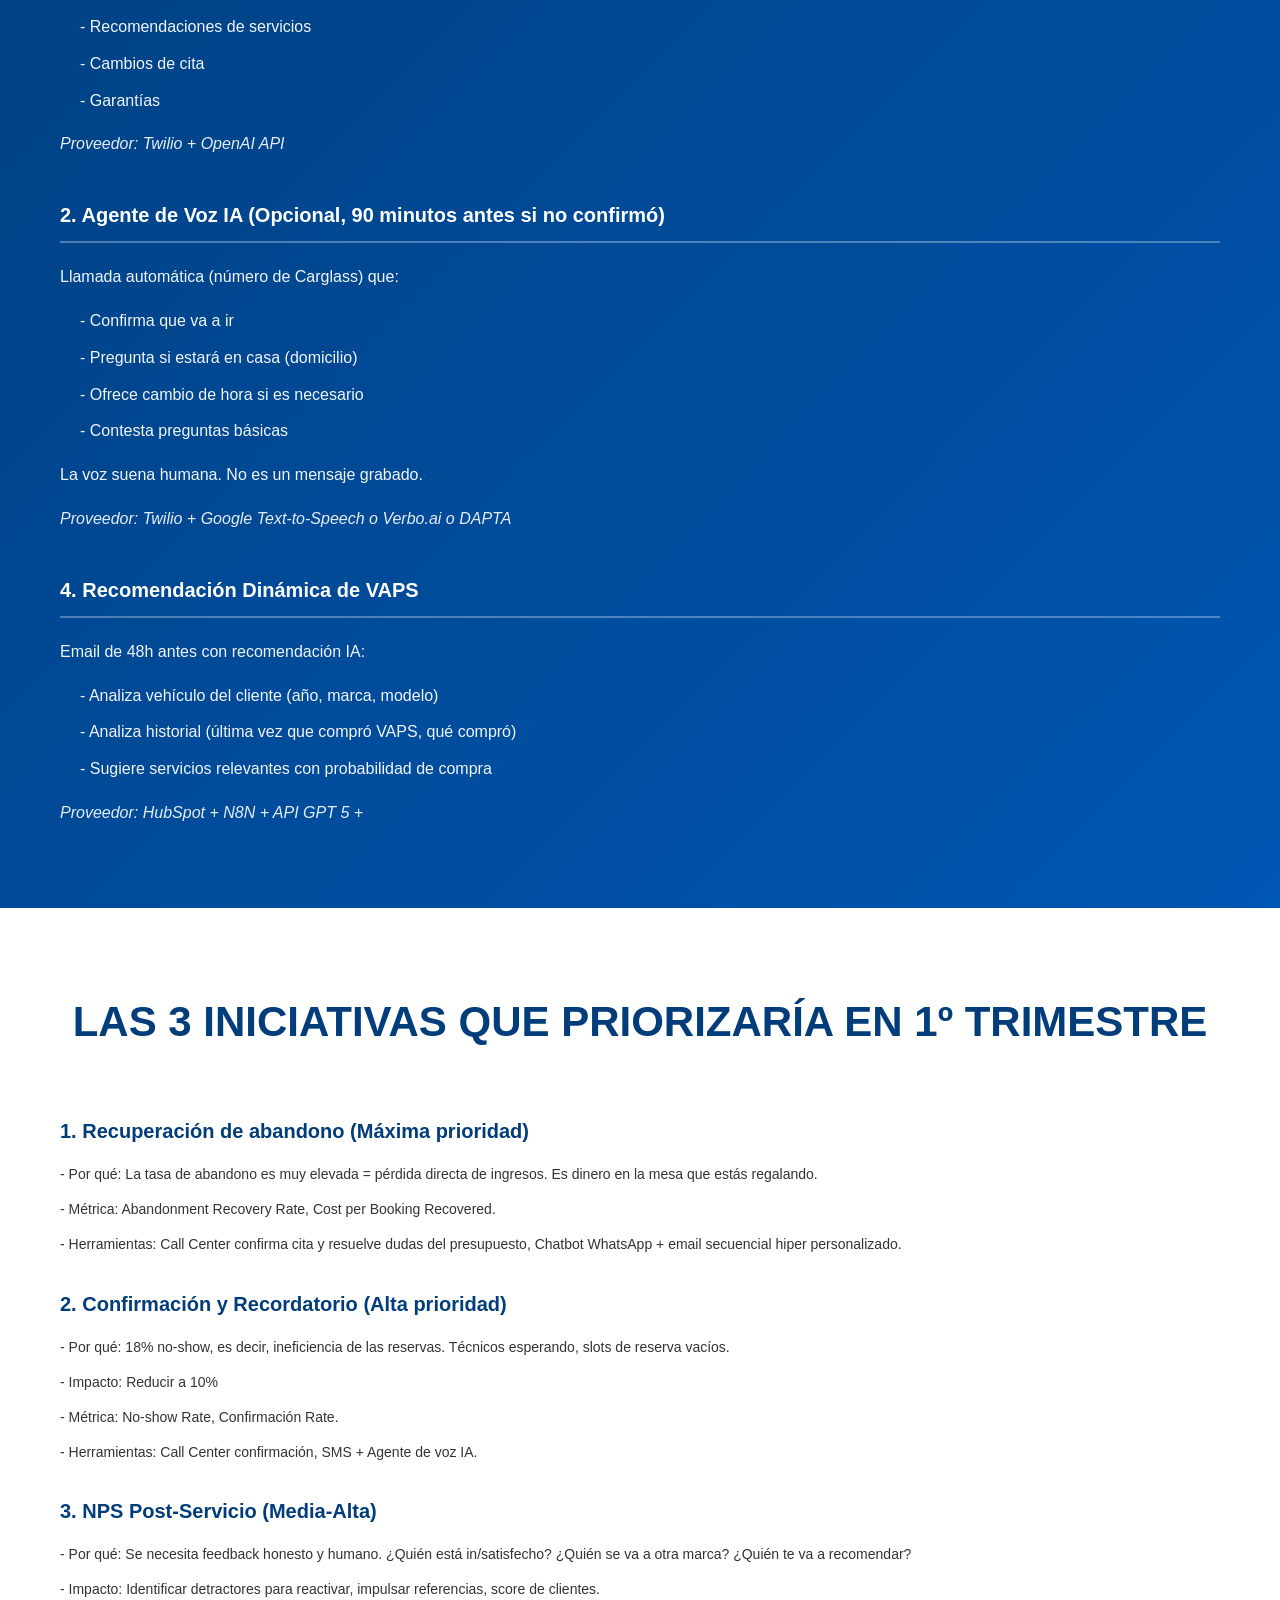
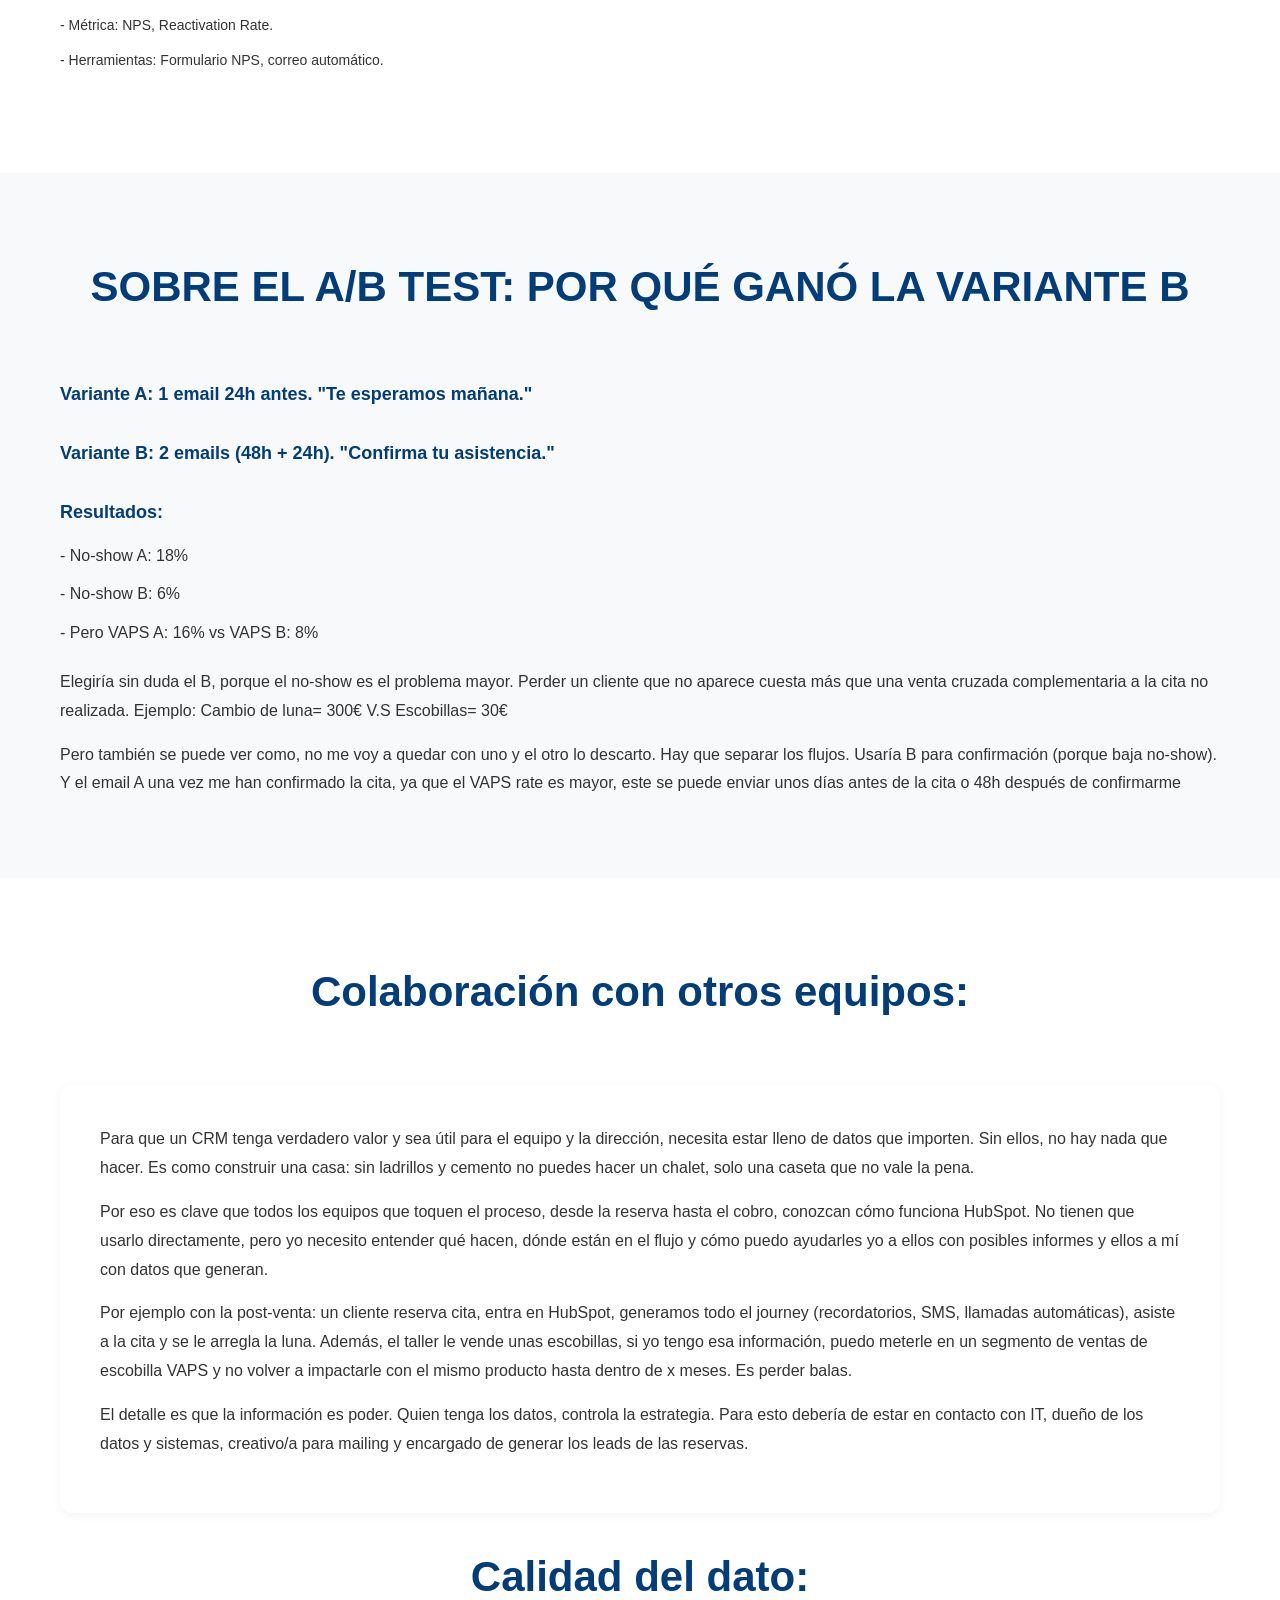
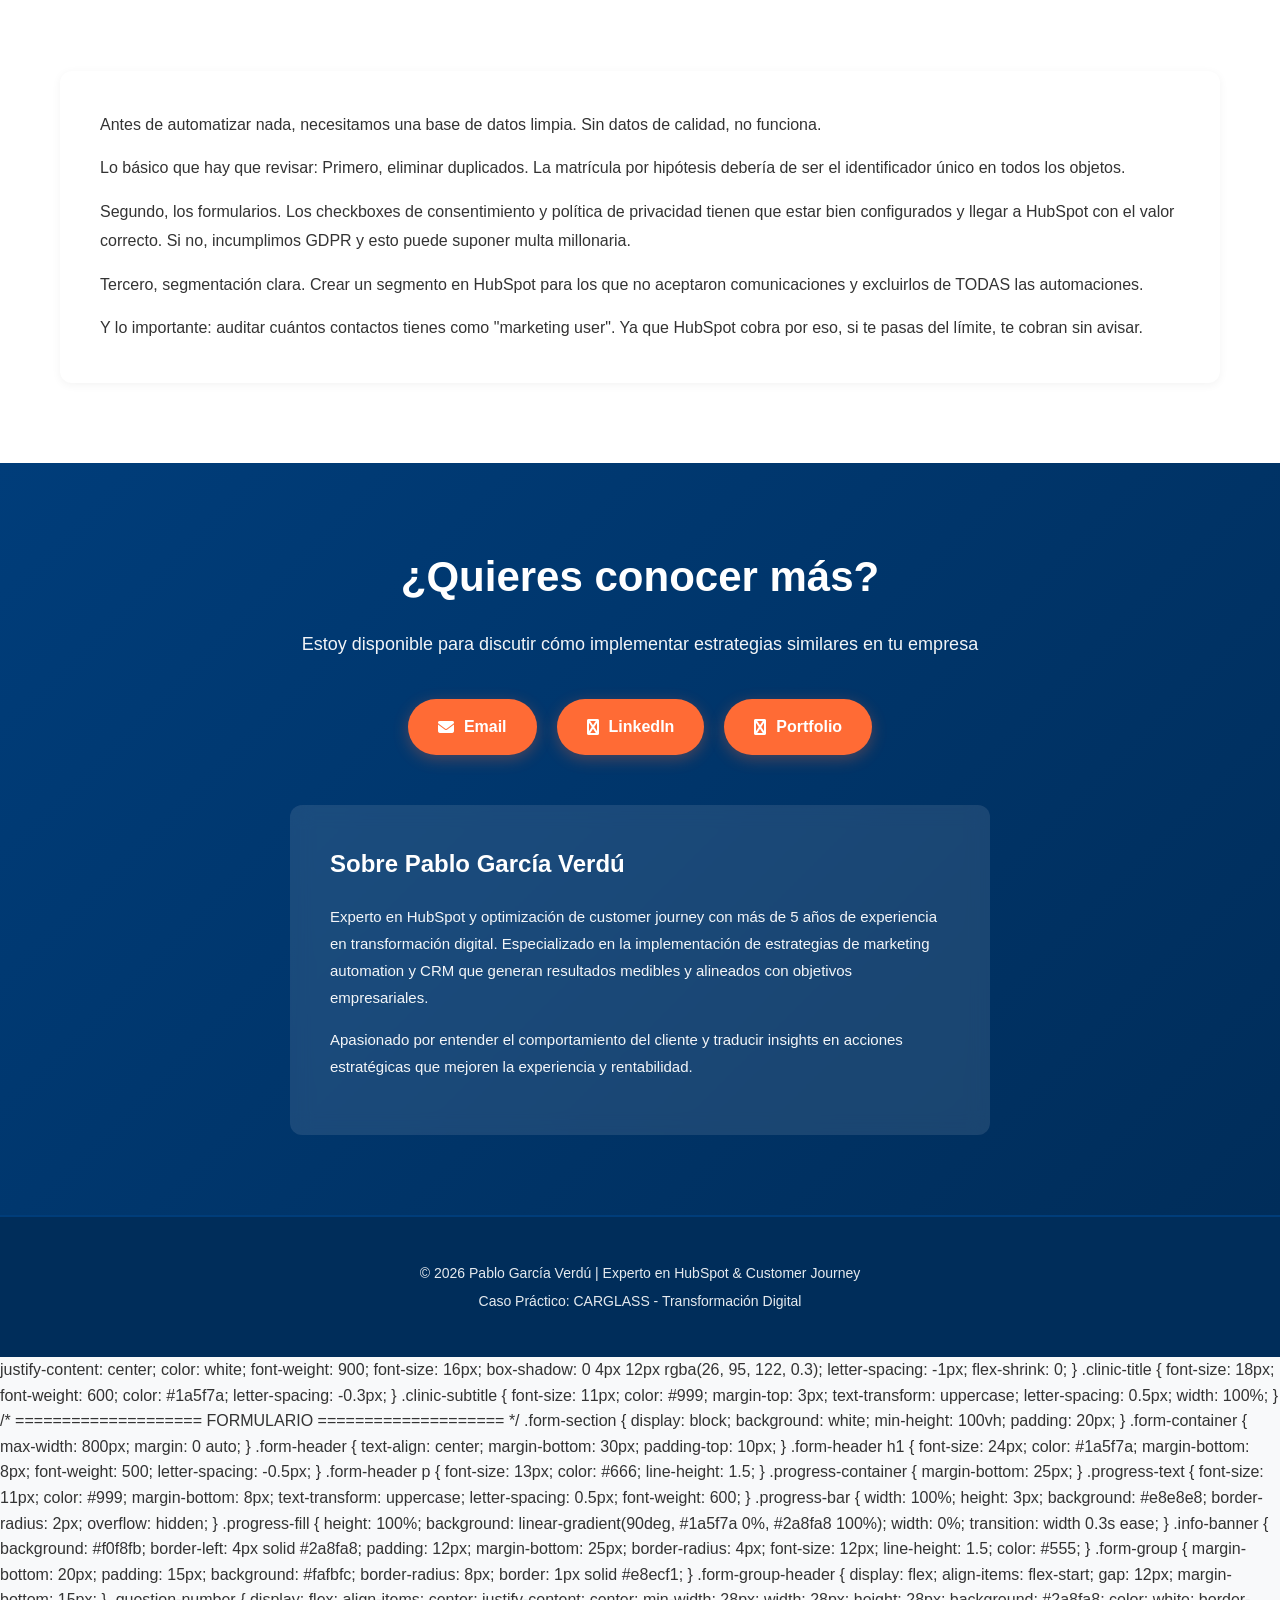
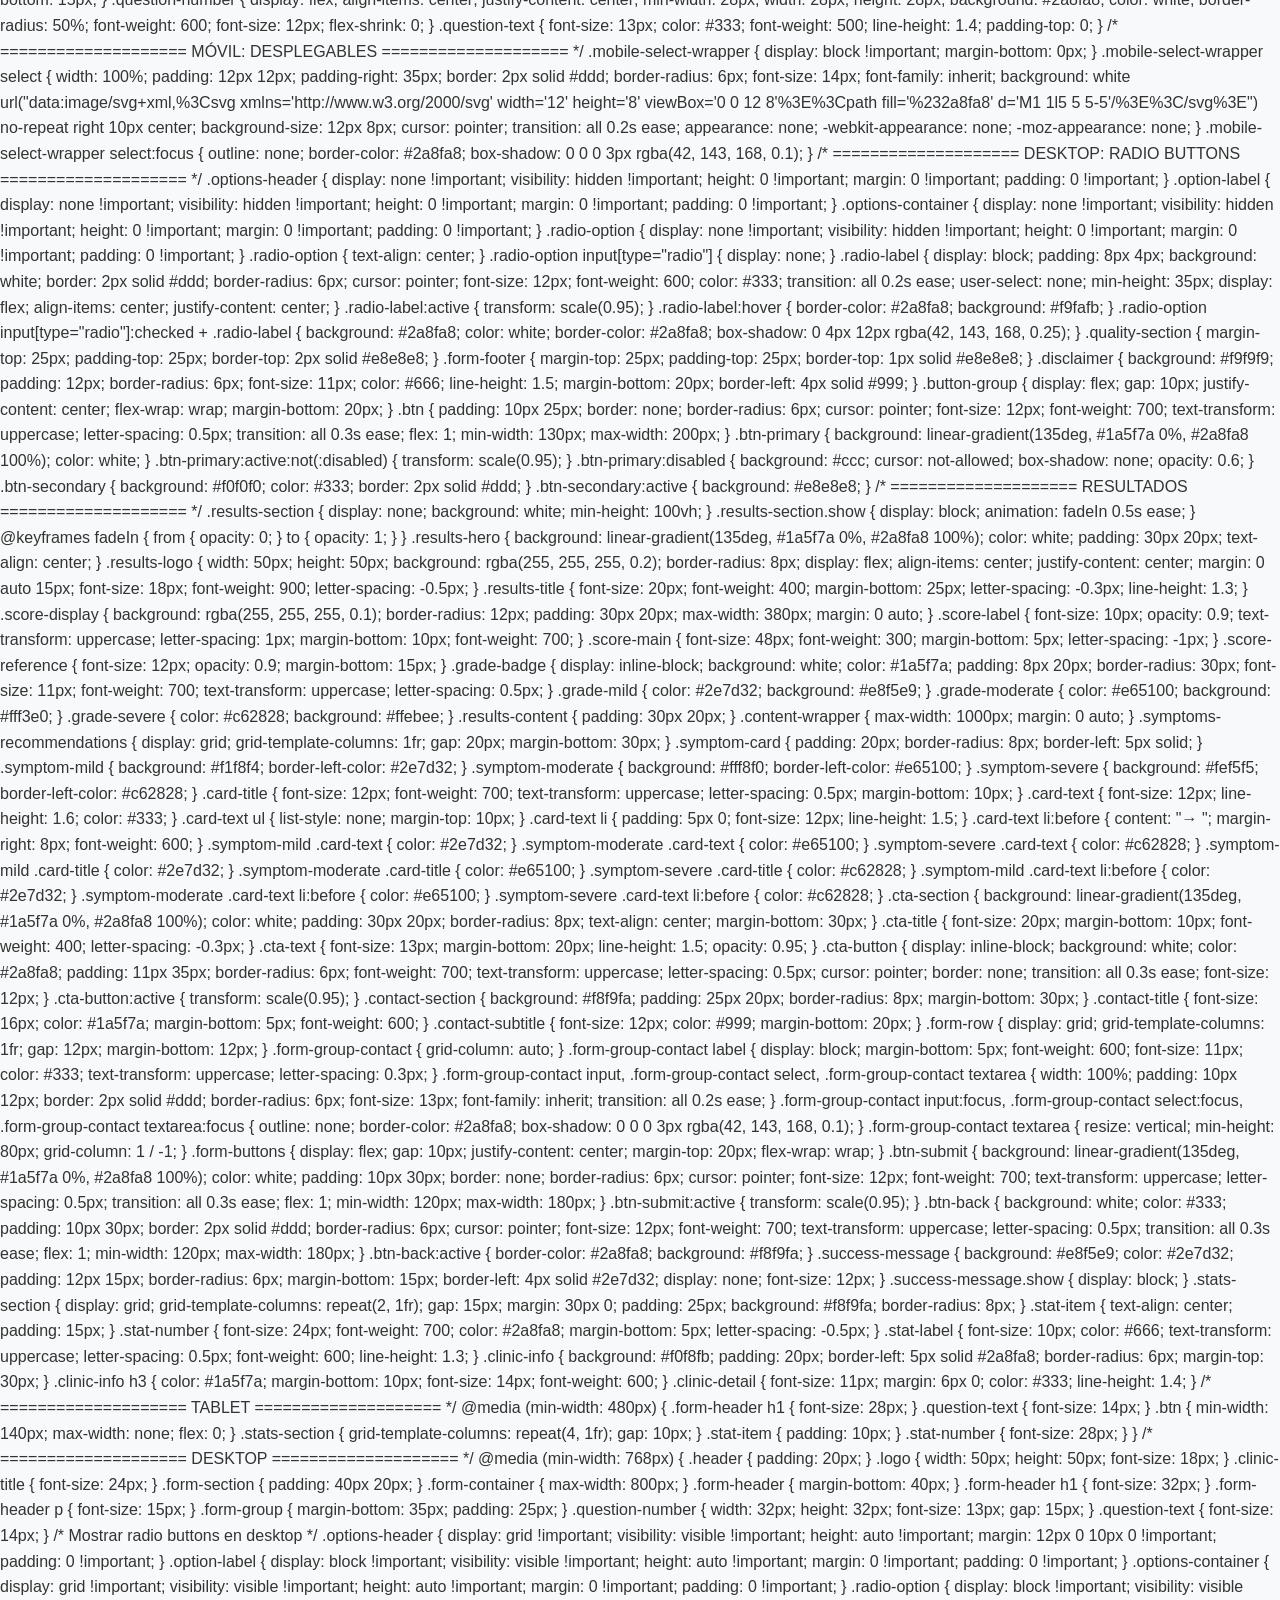
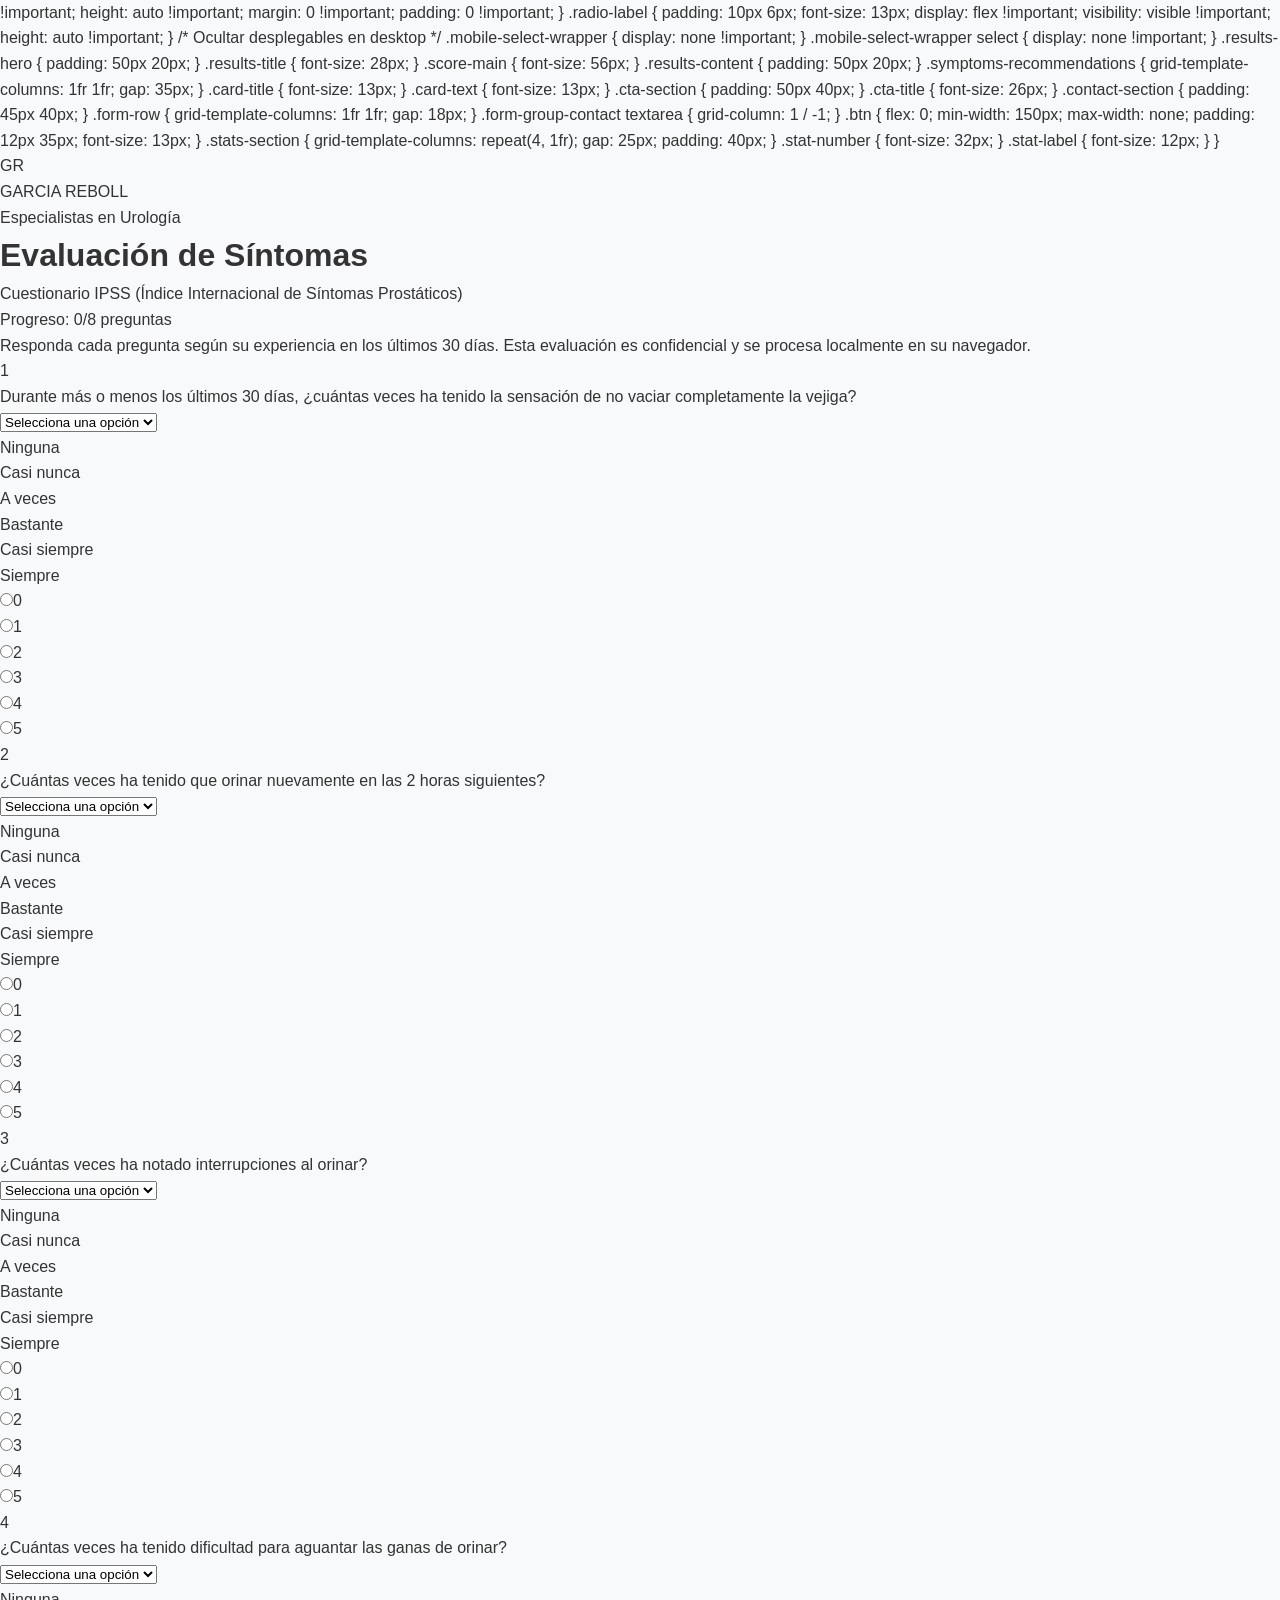
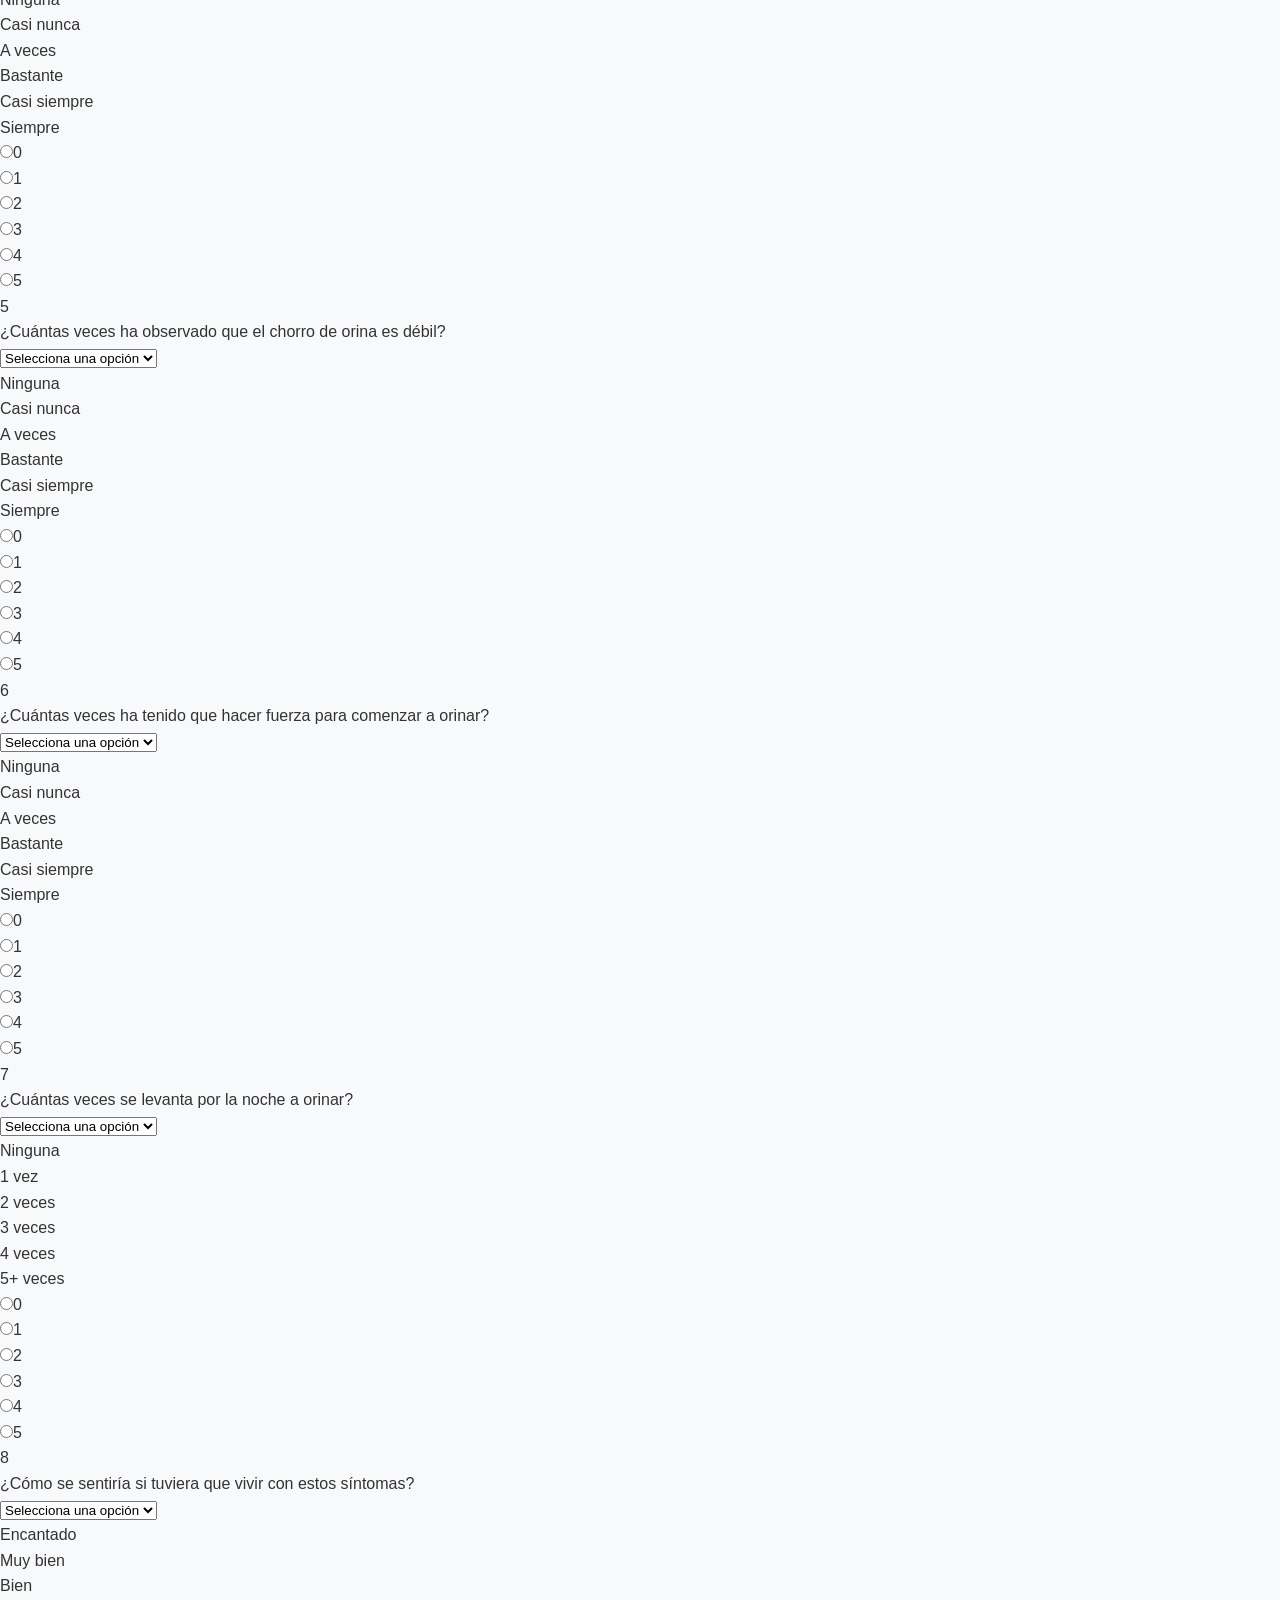
==== commit d95d3ac5: "Replace all content with exact text from PDF - no summaries Updated all sections with complete, unmo" ====
--- a/index.html
+++ b/index.html
@@ -48,43 +48,25 @@
     <!-- Sección Lifecycle Resumido -->
     <section class="context-section">
         <div class="container">
-            <h2 style="text-align: center; margin-bottom: 50px; color: var(--primary-color); font-size: 32px;">Lifecycle del Cliente</h2>
-            <div style="display: grid; grid-template-columns: repeat(auto-fit, minmax(200px, 1fr)); gap: 20px;">
-                <div class="lifecycle-item">
-                    <div class="lifecycle-number">1</div>
-                    <h4>Awareness</h4>
-                    <p>Cliente tiene la luna rota, decide Carglass por reconocimiento o recomendación</p>
-                </div>
-                <div class="lifecycle-item">
-                    <div class="lifecycle-number">2</div>
-                    <h4>Consideration</h4>
-                    <p>Visita la página de Carglass para pedir una cita</p>
-                </div>
-                <div class="lifecycle-item">
-                    <div class="lifecycle-number">3</div>
-                    <h4>Reserva de Cita</h4>
-                    <p>Inicia reserva a través del formulario web o llamada al taller</p>
-                </div>
-                <div class="lifecycle-item">
-                    <div class="lifecycle-number">4</div>
-                    <h4>Periodo de Espera</h4>
-                    <p><strong>AQUÍ ES DONDE SE CAEN DEL JOURNEY</strong></p>
-                </div>
-                <div class="lifecycle-item">
-                    <div class="lifecycle-number">5</div>
-                    <h4>Cambio de Luna</h4>
-                    <p>Se realiza el trabajo acordado</p>
-                </div>
-                <div class="lifecycle-item">
-                    <div class="lifecycle-number">6</div>
-                    <h4>Post-Venta</h4>
-                    <p>Encuesta para valoración de servicio</p>
-                </div>
-                <div class="lifecycle-item">
-                    <div class="lifecycle-number">7</div>
-                    <h4>Loyalty</h4>
-                    <p>Referencia, repite y compra productos complementarios</p>
-                </div>
+            <h2 style="text-align: center; margin-bottom: 50px; color: var(--primary-color); font-size: 32px;">LIFECYCLE RESUMIDO:</h2>
+            <div style="background: white; padding: 40px; border-radius: 12px; box-shadow: 0 2px 10px rgba(0,0,0,0.05);">
+                <p style="margin-bottom: 15px; line-height: 1.8; color: #333; font-size: 15px;">1. <strong>Awareness:</strong> El cliente tiene la luna rota, decide que la mejor opción por reconocimiento o recomendación es Carglass.</p>
+
+                <p style="margin-bottom: 15px; line-height: 1.8; color: #333; font-size: 15px;">2. <strong>Consideration:</strong> Visita la página de Carglass para poder pedir una cita.</p>
+
+                <p style="margin-bottom: 15px; line-height: 1.8; color: #333; font-size: 15px;">3. <strong>Reserva de cita:</strong> Inicia reserva a través del formulario web o llamada al taller más cercano.</p>
+
+                <p style="margin-bottom: 15px; line-height: 1.8; color: #333; font-size: 15px;">4. <strong>Periodo de espera:</strong> Una vez reservado espera varios días hasta que acude a la cita. <strong>(AQUÍ ES DONDE SE CAEN DEL JOURNEY)</strong></p>
+
+                <p style="margin-bottom: 15px; line-height: 1.8; color: #333; font-size: 15px;">5. <strong>Cambio de la luna:</strong> Se le realiza el trabajo acordado.</p>
+
+                <p style="margin-bottom: 15px; line-height: 1.8; color: #333; font-size: 15px;">6. <strong>Servicio post-venta:</strong> Envío de encuesta para valoración de servicio</p>
+
+                <p style="margin-bottom: 0; line-height: 1.8; color: #333; font-size: 15px;">7. <strong>Loyalty:</strong> Referencia, repite y compra productos complementarios.</p>
+            </div>
+
+            <div style="background: #f0f0f0; padding: 30px; border-radius: 12px; margin-top: 30px;">
+                <p style="margin: 0; color: #666; line-height: 1.8; font-size: 14px;">Partiendo de esta situación hipotética, hay que tener en cuenta que cada etapa supone una automatización distinta, el cliente está en un punto de la relación con nosotros distinto. Por lo que el enfoque del mensaje y el objetivo variará…</p>
             </div>
         </div>
     </section>
@@ -92,299 +74,274 @@
     <!-- Sección Automatizaciones -->
     <section id="desafio" class="desafio-section">
         <div class="container">
-            <h2>Automatizaciones Prioritarias</h2>
-            <p style="text-align: center; font-size: 16px; color: #666; margin-bottom: 50px;">Cada etapa requiere una automatización distinta, el cliente está en un punto de la relación diferente</p>
-
-            <div class="desafio-grid">
-                <div class="desafio-item automation-clickable" onclick="toggleAutomation(1)">
-                    <div class="icon-circle">1</div>
-                    <h3>Recuperar "Carrito Abandonado"</h3>
-                    <p>Cuando el cliente inicia el proceso de reserva pero no lo completa</p>
-                    <small style="color: #007bff; margin-top: 10px;">Haz clic para ver el flujo completo →</small>
-                </div>
-
-                <div class="desafio-item automation-clickable" onclick="toggleAutomation(2)">
-                    <div class="icon-circle">2</div>
-                    <h3>Evitar el % de No-show</h3>
-                    <p>18% de las reservas son no-show. Estrategia de confirmación y recordatorio</p>
-                    <small style="color: #007bff; margin-top: 10px;">Haz clic para ver el flujo completo →</small>
-                </div>
-
-                <div class="desafio-item automation-clickable" onclick="toggleAutomation(3)">
-                    <div class="icon-circle">3</div>
-                    <h3>NPS Post-Servicio</h3>
-                    <p>Cierre de círculo: Feedback y evaluación después de la reparación</p>
-                    <small style="color: #007bff; margin-top: 10px;">Haz clic para ver el flujo completo →</small>
-                </div>
+            <h2 style="text-align: center; margin-bottom: 40px;">¿Qué automatizaciones considero prioritarias para un flujo ideal?</h2>
+
+            <div class="automation-full">
+                <h3 style="color: var(--primary-color); font-size: 22px; margin: 40px 0 20px; border-bottom: 3px solid var(--primary-color); padding-bottom: 15px;">AUTOMATIZACIÓN 1: Recuperar "carrito abandonado".</h3>
+
+                <p style="margin-bottom: 20px; line-height: 1.8; color: #333;">Cuando alguien que ya tenemos en nuestra bbdd con comunicación por whatsapp, correo o ambas. Entra en web, empieza el proceso de reserva de una cita pero no llega a hacerlo generarle un flujo dependiendo del punto donde se ha perdido la conversión.</p>
+
+                <h4 style="color: var(--primary-color); margin-top: 30px; margin-bottom: 15px; font-size: 16px;">El flujo:</h4>
+
+                <p style="margin-bottom: 15px; line-height: 1.8; color: #333;">- De 0-1 hora : Email educativo. "Te falta solo un paso. ¿Necesitas ayuda?" Tono amable, sin presión. Personalizado según el punto del formulario de reserva se quedó.</p>
+
+                <p style="margin-bottom: 15px; line-height: 1.8; color: #333;">- A las 2 horas: Chatbot WhatsApp. Aquí el chatbot NO trata de vender, mas bien pregunta "¿Qué necesitas saber?" y responde automáticamente, como por ejemplo:</p>
+
+                <p style="margin-bottom: 8px; line-height: 1.8; color: #333; margin-left: 20px;">- ¿Cuánto cuesta? El sistema le responde inmediatamente con tablas de precios</p>
+
+                <p style="margin-bottom: 8px; line-height: 1.8; color: #333; margin-left: 20px;">- ¿Qué marcas reparáis? Se le muestra el listado completo de marcas que trabaja Carglass</p>
+
+                <p style="margin-bottom: 15px; line-height: 1.8; color: #333; margin-left: 20px;">- ¿Qué horarios tenéis? Muestra la disponibilidad de los talleres según Código Postal.</p>
+
+                <p style="margin-bottom: 15px; line-height: 1.8; color: #333;">Su objetivo es volver a llevarlo al flujo de reserva de web</p>
+
+                <p style="margin-bottom: 15px; line-height: 1.8; color: #333;">- Tras 24 horas: Email final que muestre la calidad del servicio y materiales de Carglass + oferta 15% dto.</p>
+
+                <h4 style="color: var(--primary-color); margin-top: 30px; margin-bottom: 15px; font-size: 16px;">Aspectos a tener en cuenta:</h4>
+
+                <p style="margin-bottom: 15px; line-height: 1.8; color: #333;">1. Cada automatización ocurre cuando la anterior no ha logrado reconvertir al prospecto.</p>
+
+                <p style="margin-bottom: 15px; line-height: 1.8; color: #333;">2. Importante hacer una segmentación en esta automation: ¿Dónde abandonó? ¿En contacto? ¿Matricula? ¿Fecha? Cada uno recibe un mensaje diferente. Un abandono en "fecha" no necesita volver a explicar qué es Carglass. Necesita solo saber que puede venir en horario que mejor le encaja (según disponibilidad). Pudiendo llegar a recuperar un 15% ,20% del abandono.</p>
+
+                <h3 style="color: var(--primary-color); font-size: 22px; margin: 40px 0 20px; border-bottom: 3px solid var(--primary-color); padding-bottom: 15px;">AUTOMATIZACIÓN 2: Evitar el % de No-show en las reservas</h3>
+
+                <p style="margin-bottom: 20px; line-height: 1.8; color: #333;">La mayoría de "no-show" puede ocurrir porque han encontrado algo más barato o porque se les olvida. Aquí la estrategia es diferente, habría que enfocar las automatizaciones a una fase más avanzada.</p>
+
+                <h4 style="color: var(--primary-color); margin-top: 30px; margin-bottom: 15px; font-size: 16px;">El flujo:</h4>
+
+                <h5 style="color: #333; margin: 20px 0 10px; font-weight: 600;">48 horas antes:</h5>
+
+                <p style="margin-bottom: 15px; line-height: 1.8; color: #333;">Se enviará un email personalizado que vaya más allá del nombre o el modelo. Algo como: "Tienes un Audi A4, así que deberías revisar las escobillas y hacer un tratamiento antilluvia pronto".</p>
+
+                <p style="margin-bottom: 15px; line-height: 1.8; color: #333;">Para esto haremos uso de Chat GPT, BBDD interna y N8N. Así, cuando un cliente entra en el sistema con su modelo de coche, N8N analiza los productos por categoria y stock según taller y la API de GPT analiza el vehículo (tipo, antigüedad, etc.) y esta info de la bbdd interna, rellena automáticamente una propiedad en HubSpot llamada "Recomendación IA".</p>
+
+                <p style="margin-bottom: 15px; line-height: 1.8; color: #333;">Ejemplo: Un cliente tiene un Audi A4 de hace 5 años → la IA acude a la bbdd, según esa antigüedad, el stock en zona y esa categoría de coche le sugiere revisar escobillas o tratamiento antilluvia, y eso aparece personalizado en el email/chatbot</p>
+
+                <p style="margin-bottom: 15px; line-height: 1.8; color: #333;">Al final todo tipo de dato que recibamos del vehículo y del perfil del cliente con la IA se puede analizar, sacar provecho de esta y generar ventas cruzadas personalizadas y con sentido.</p>
+
+                <h5 style="color: #333; margin: 20px 0 10px; font-weight: 600;">24 horas antes:</h5>
+
+                <p style="margin-bottom: 15px; line-height: 1.8; color: #333;">- Envío de un SMS recordatorio + link para confirmar. "¿Confirmas tu cita mañana a las 10:00?". Que le lleve a una landing page muy sencilla con la hora, día, ubicación y un botón de confirmación, cancelar o reprogramar.</p>
+
+                <h5 style="color: #333; margin: 20px 0 10px; font-weight: 600;">6 horas antes (aquí entra el segundo agente IA):</h5>
+
+                <p style="margin-bottom: 15px; line-height: 1.8; color: #333;">- Envío de SMS con tono cercano y a modo de recordatorio "Pablo nos vemos a las 12:30 en Avd Marina 312-314"</p>
+
+                <p style="margin-bottom: 15px; line-height: 1.8; color: #333;">- Opcional: Agente de voz IA que llama 90 minutos antes si aún no ha confirmado. No es una llamada grabada. Es un agente que puede:</p>
+
+                <p style="margin-bottom: 8px; line-height: 1.8; color: #333; margin-left: 20px;">- Confirmar que va a ir.</p>
+
+                <p style="margin-bottom: 8px; line-height: 1.8; color: #333; margin-left: 20px;">- Cancela visita al taller.</p>
+
+                <p style="margin-bottom: 8px; line-height: 1.8; color: #333; margin-left: 20px;">- Reprograma visita al taller.</p>
+
+                <p style="margin-bottom: 15px; line-height: 1.8; color: #333; margin-left: 20px;">- La voz suena natural, se podría llegar a clonar a un humano real, sorprende el resultado.</p>
+
+                <p style="margin-bottom: 15px; line-height: 1.8; color: #333;">Con estas automatizaciones apoyadas de inteligencia artificial, permiten personalizar y asegurar que el proceso de confirmación se haga correctamente y en su debido momento. El cliente se siente acompañado, no acosado.</p>
+
+                <h3 style="color: var(--primary-color); font-size: 22px; margin: 40px 0 20px; border-bottom: 3px solid var(--primary-color); padding-bottom: 15px;">A TENER EN CUENTA:</h3>
+
+                <p style="margin-bottom: 15px; line-height: 1.8; color: #333;">Tan importante es, tener bien definido un flujo de reservas y recordatorios a los clientes como evaluar el trabajo que le hemos ofrecido al cliente.</p>
+
+                <p style="margin-bottom: 15px; line-height: 1.8; color: #333;">Por ello, lo ideal es que una vez en nuestro sistema de HubSpot detecte que el mecánico le ha hecho el trabajo y está todo ya firmado y pagado por el cliente, debemos de cerrar el círculo con:</p>
+
+                <p style="margin-bottom: 15px; line-height: 1.8; color: #333;">- 30 minutos después: Envió de email de agradecimiento por confiar en servicio Carglass, dejar los datos del taller por si llega a ocurrir algún fallo y un botón bien claro para dejar una puntuación en un formulario NPS.</p>
+
+                <p style="margin-bottom: 15px; line-height: 1.8; color: #333;">- 24h después: Si no lo rellena, hacer una llamada de call center para poder conocer su opinión.</p>
+
+                <p style="margin-bottom: 15px; line-height: 1.8; color: #333;">Desde HubSpot se pueden hacer este tipo de encuestas, de modo que en el área de paneles se pueden construir informes con los que poder ver la evolución de la satisfacción, ratio de respuesta, etc.</p>
             </div>
-
-            <div id="automationDetails" class="automation-details"></div>
         </div>
     </section>
 
     <!-- Sección Configuración CRM HubSpot -->
     <section id="solucion" class="solucion-section">
         <div class="container">
-            <h2>Configuración CRM en HubSpot</h2>
-            <p style="text-align: center; margin-bottom: 50px; color: #666;">Las patas principales de la cuenta HubSpot para CARGLASS</p>
-
-            <div class="soluciones-principales">
-                <div class="solucion-principal">
-                    <div class="solucion-header">
-                        <i class="fas fa-users"></i>
-                        <h3>Contactos</h3>
-                    </div>
-                    <ul class="solucion-lista">
-                        <li>Nombre, email, teléfono</li>
-                        <li>Vehículo (marca/modelo/año)</li>
-                        <li>Segmento cliente</li>
-                        <li>Código postal y ciudad</li>
-                        <li>Canal preferido de comunicación</li>
-                    </ul>
-                </div>
-
-                <div class="solucion-principal">
-                    <div class="solucion-header">
-                        <i class="fas fa-bookmark"></i>
-                        <h3>Deal (Reserva/Servicio)</h3>
-                    </div>
-                    <ul class="solucion-lista">
-                        <li>Flujo: Reserva fijada → Confirmada → Asistencia → No-asistencia</li>
-                        <li>Tipo de servicio y estado</li>
-                        <li>Cantidad a pagar</li>
-                        <li>Productos para cross-selling</li>
-                        <li>Control de tiempo en cada etapa</li>
-                    </ul>
-                </div>
-
-                <div class="solucion-principal">
-                    <div class="solucion-header">
-                        <i class="fas fa-filter"></i>
-                        <h3>Segmentaciones</h3>
-                    </div>
-                    <ul class="solucion-lista">
-                        <li><strong>Nuevos:</strong> Más no-show, emails detallados</li>
-                        <li><strong>Recurrentes:</strong> Riesgo competencia, ofrecer descuentos</li>
-                        <li><strong>Reparación pequeña:</strong> Alertas con descuentos temporales</li>
-                        <li><strong>Reparación grande:</strong> Info técnica y presencia de descuento</li>
-                        <li><strong>Por modelo de vehículo:</strong> Según nivel adquisitivo</li>
-                    </ul>
-                </div>
-
-                <div class="solucion-principal">
-                    <div class="solucion-header">
-                        <i class="fas fa-chart-bar"></i>
-                        <h3>Reporting</h3>
-                    </div>
-                    <ul class="solucion-lista">
-                        <li>Funnel de conversión</li>
-                        <li>No-show rate por segmento</li>
-                        <li>VAPS rate (Ventas adicionales)</li>
-                        <li>Tiempo promedio reserva-servicio</li>
-                        <li>Tiempos de espera por zonas</li>
-                    </ul>
-                </div>
+            <h2>CONFIGURACIÓN CRM EN HUBSPOT (LO OPERATIVO)</h2>
+
+            <p style="line-height: 1.8; color: #333; margin-bottom: 30px;">Las patas principales de una cuenta de HubSpot para Carglass, serían: Automatizaciones, el área de Negocios, los Contactos, las Empresas, los Segmentos y el Reporting</p>
+
+            <p style="line-height: 1.8; color: #333; margin-bottom: 30px;">(Tickets no, porque según entendí en la última reunión se gestionan por otra plataforma, pero también sería viable y óptimo si queremos tomar mejores decisiones y acertar con las comunicaciones)</p>
+
+            <h3 style="color: var(--primary-color); font-size: 20px; margin: 40px 0 20px; border-bottom: 2px solid var(--primary-color); padding-bottom: 10px;">Contactos</h3>
+
+            <p style="line-height: 1.8; color: #333; margin-bottom: 20px;">- Nombre, email, teléfono, vehículo (marca/modelo/año), segmento cliente, código postal, ciudad, canal preferido de comunicación.</p>
+
+            <h3 style="color: var(--primary-color); font-size: 20px; margin: 40px 0 20px; border-bottom: 2px solid var(--primary-color); padding-bottom: 10px;">Deal (la reserva/servicio)</h3>
+
+            <p style="line-height: 1.8; color: #333; margin-bottom: 20px;">- Aquí me imagino un flujo de bien definido, donde la primera columna sería Reserva fijada → Reserva confirmada → Asistencia al taller → No asistencia al taller → Reserva cancelada.</p>
+
+            <p style="line-height: 1.8; color: #333; margin-bottom: 20px;">Dentro del deal, introducir toda la información relevante del cliente, como: Tipo de servicio, estado de reserva (reservado → confirmado → cambiada → cancelado), estado del servicio (pendiente → producto pedido → hecho), cantidad a pagar, día de la cita, productos para crosseling con su precio, control tiempo que lleva en cada etapa.</p>
+
+            <p style="line-height: 1.8; color: #333; margin-bottom: 20px;">Aquí es cuestión de entender el negocio y ver qué datos nos sirven para tomar mejores decisiones. Además de crearnos vistas para poder filtrar rapido por categoría de interes, los filtros son clave.</p>
+
+            <h3 style="color: var(--primary-color); font-size: 20px; margin: 40px 0 20px; border-bottom: 2px solid var(--primary-color); padding-bottom: 10px;">Segmentaciones que tendría en cuenta:</h3>
+
+            <p style="line-height: 1.8; color: #333; margin-bottom: 15px;"><strong>Nuevos:</strong> Más probabilidad de no-show (no conocen el proceso, taller o servicio)</p>
+            <p style="line-height: 1.8; color: #333; margin-bottom: 20px; margin-left: 20px;">Estrategia: Email más detallado, recordatorios más "agresivos".</p>
+
+            <p style="line-height: 1.8; color: #333; margin-bottom: 15px;"><strong>Recurrentes:</strong> Menos no-show, pero riesgo de ir a competencia</p>
+            <p style="line-height: 1.8; color: #333; margin-bottom: 20px; margin-left: 20px;">Estrategia: Ofrecer descuentos, tratamientos adicionales (antilluvia, etc.)</p>
+
+            <p style="line-height: 1.8; color: #333; margin-bottom: 15px;"><strong>Reparación pequeña:</strong> Estas suelen ser rápidas, con una urgencia baja y pueden tener una alta cancelación</p>
+            <p style="line-height: 1.8; color: #333; margin-bottom: 20px; margin-left: 20px;">Estrategia: Generar alerta con descuentos temporales solo si asisten a esa cita.</p>
+
+            <p style="line-height: 1.8; color: #333; margin-bottom: 15px;"><strong>Reparación grande:</strong> Supone más gasto para el cliente, estará comprometido</p>
+            <p style="line-height: 1.8; color: #333; margin-bottom: 20px; margin-left: 20px;">Estrategia: Información técnica, detalles desglosados del proceso. Presencia de descuento, al ser un ticket alto un descuento lo valoran más fuerte.</p>
+
+            <p style="line-height: 1.8; color: #333; margin-bottom: 15px;"><strong>Según el modelo del vehículo:</strong> Dependiendo del coche tienen más nivel adquisitivo, y debe de haber una relación directa. Mi hipótesis es que cuanto más alto sea el valor del coche menos no-show y a menor valor del coche mayor será el no-show.</p>
+            <p style="line-height: 1.8; color: #333; margin-bottom: 20px; margin-left: 20px;">Estrategia: Al que tenga un coche de menor gama, incentivar con descuentos o regalo de productos baratos pero que le aporten un valor añadido para venir con Carglass (lo mismo pasaría con la antigüedad del coche, más antiguo supone que tiene menos capacidad económica y al revés con los vehículos más nuevos.)</p>
+
+            <h3 style="color: var(--primary-color); font-size: 20px; margin: 40px 0 20px; border-bottom: 2px solid var(--primary-color); padding-bottom: 10px;">Workflows automáticos</h3>
+
+            <p style="line-height: 1.8; color: #333; margin-bottom: 15px;">- Anti-abandono (chatbot WhatsApp)</p>
+            <p style="line-height: 1.8; color: #333; margin-bottom: 15px;">- Pre-service journey (48h, 24h, 6h, agente voz horas antes si no ha reservado).</p>
+            <p style="line-height: 1.8; color: #333; margin-bottom: 15px;">- Post-service feedback.</p>
+            <p style="line-height: 1.8; color: #333; margin-bottom: 20px;">- Programar un flujo de comunicaciones a lo largo del año, según condiciones climáticas, estaciones, etc.</p>
+
+            <h3 style="color: var(--primary-color); font-size: 20px; margin: 40px 0 20px; border-bottom: 2px solid var(--primary-color); padding-bottom: 10px;">Reporting</h3>
+
+            <p style="line-height: 1.8; color: #333; margin-bottom: 15px;">- Funnel de conversión.</p>
+            <p style="line-height: 1.8; color: #333; margin-bottom: 15px;">- No-show rate por segmento.</p>
+            <p style="line-height: 1.8; color: #333; margin-bottom: 15px;">- VAPS rate.</p>
+            <p style="line-height: 1.8; color: #333; margin-bottom: 15px;">- Tiempo promedio desde reserva hasta servicio.</p>
+            <p style="line-height: 1.8; color: #333; margin-bottom: 20px;">- Tiempos de espera desde que reserva hasta que se lo reaparan, por zonas de españa.</p>
+        </div>
+    </section>
+
+    <!-- Sección Herramientas IA -->
+    <section id="journey" class="journey-section">
+        <div class="container">
+            <h2>HERRAMIENTAS IA QUE PROPONGO</h2>
+
+            <h3 style="color: white; font-size: 20px; margin: 40px 0 20px; border-bottom: 2px solid rgba(255,255,255,0.3); padding-bottom: 10px;">1. Chatbot WhatsApp (Automático en 60 minutos)</h3>
+
+            <p style="color: rgba(255,255,255,0.95); line-height: 1.8; margin-bottom: 15px;">No es un bot de "presiona 1 para reservar". Es un chatbot conversacional que entiende:</p>
+
+            <p style="color: rgba(255,255,255,0.95); line-height: 1.8; margin-bottom: 8px; margin-left: 20px;">- Preguntas en lenguaje natural</p>
+            <p style="color: rgba(255,255,255,0.95); line-height: 1.8; margin-bottom: 8px; margin-left: 20px;">- Contexto del usuario (si abandonó en "vehículo", sabe que lo importante es elegir marca)</p>
+            <p style="color: rgba(255,255,255,0.95); line-height: 1.8; margin-bottom: 15px; margin-left: 20px;">- Integración con HubSpot (busca el contacto, ve su historial, adapta respuestas)</p>
+
+            <p style="color: rgba(255,255,255,0.95); line-height: 1.8; margin-bottom: 15px;">Responde automáticamente:</p>
+
+            <p style="color: rgba(255,255,255,0.95); line-height: 1.8; margin-bottom: 8px; margin-left: 20px;">- Precios</p>
+            <p style="color: rgba(255,255,255,0.95); line-height: 1.8; margin-bottom: 8px; margin-left: 20px;">- Horarios disponibles</p>
+            <p style="color: rgba(255,255,255,0.95); line-height: 1.8; margin-bottom: 8px; margin-left: 20px;">- Recomendaciones de servicios</p>
+            <p style="color: rgba(255,255,255,0.95); line-height: 1.8; margin-bottom: 8px; margin-left: 20px;">- Cambios de cita</p>
+            <p style="color: rgba(255,255,255,0.95); line-height: 1.8; margin-bottom: 15px; margin-left: 20px;">- Garantías</p>
+
+            <p style="color: rgba(255,255,255,0.9); line-height: 1.8; margin-bottom: 30px; font-style: italic;">Proveedor: Twilio + OpenAI API</p>
+
+            <h3 style="color: white; font-size: 20px; margin: 40px 0 20px; border-bottom: 2px solid rgba(255,255,255,0.3); padding-bottom: 10px;">2. Agente de Voz IA (Opcional, 90 minutos antes si no confirmó)</h3>
+
+            <p style="color: rgba(255,255,255,0.95); line-height: 1.8; margin-bottom: 15px;">Llamada automática (número de Carglass) que:</p>
+
+            <p style="color: rgba(255,255,255,0.95); line-height: 1.8; margin-bottom: 8px; margin-left: 20px;">- Confirma que va a ir</p>
+            <p style="color: rgba(255,255,255,0.95); line-height: 1.8; margin-bottom: 8px; margin-left: 20px;">- Pregunta si estará en casa (domicilio)</p>
+            <p style="color: rgba(255,255,255,0.95); line-height: 1.8; margin-bottom: 8px; margin-left: 20px;">- Ofrece cambio de hora si es necesario</p>
+            <p style="color: rgba(255,255,255,0.95); line-height: 1.8; margin-bottom: 15px; margin-left: 20px;">- Contesta preguntas básicas</p>
+
+            <p style="color: rgba(255,255,255,0.95); line-height: 1.8; margin-bottom: 15px;">La voz suena humana. No es un mensaje grabado.</p>
+
+            <p style="color: rgba(255,255,255,0.9); line-height: 1.8; margin-bottom: 30px; font-style: italic;">Proveedor: Twilio + Google Text-to-Speech o Verbo.ai o DAPTA</p>
+
+            <h3 style="color: white; font-size: 20px; margin: 40px 0 20px; border-bottom: 2px solid rgba(255,255,255,0.3); padding-bottom: 10px;">4. Recomendación Dinámica de VAPS</h3>
+
+            <p style="color: rgba(255,255,255,0.95); line-height: 1.8; margin-bottom: 15px;">Email de 48h antes con recomendación IA:</p>
+
+            <p style="color: rgba(255,255,255,0.95); line-height: 1.8; margin-bottom: 8px; margin-left: 20px;">- Analiza vehículo del cliente (año, marca, modelo)</p>
+            <p style="color: rgba(255,255,255,0.95); line-height: 1.8; margin-bottom: 8px; margin-left: 20px;">- Analiza historial (última vez que compró VAPS, qué compró)</p>
+            <p style="color: rgba(255,255,255,0.95); line-height: 1.8; margin-bottom: 15px; margin-left: 20px;">- Sugiere servicios relevantes con probabilidad de compra</p>
+
+            <p style="color: rgba(255,255,255,0.9); line-height: 1.8; margin-bottom: 0; font-style: italic;">Proveedor: HubSpot + N8N + API GPT 5 +</p>
+        </div>
+    </section>
+
+    <!-- Sección de Iniciativas Prioritarias -->
+    <section id="resultados" class="resultados-section">
+        <div class="container">
+            <h2>LAS 3 INICIATIVAS QUE PRIORIZARÍA EN 1º TRIMESTRE</h2>
+
+            <div class="iniciativa-detalle">
+                <h3 style="color: var(--primary-color); font-size: 20px; margin: 30px 0 15px;">1. Recuperación de abandono (Máxima prioridad)</h3>
+
+                <p style="line-height: 1.8; color: #333; margin-bottom: 10px;">- Por qué: La tasa de abandono es muy elevada = pérdida directa de ingresos. Es dinero en la mesa que estás regalando.</p>
+
+                <p style="line-height: 1.8; color: #333; margin-bottom: 10px;">- Métrica: Abandonment Recovery Rate, Cost per Booking Recovered.</p>
+
+                <p style="line-height: 1.8; color: #333; margin-bottom: 20px;">- Herramientas: Call Center confirma cita y resuelve dudas del presupuesto, Chatbot WhatsApp + email secuencial hiper personalizado.</p>
+
+                <h3 style="color: var(--primary-color); font-size: 20px; margin: 30px 0 15px;">2. Confirmación y Recordatorio (Alta prioridad)</h3>
+
+                <p style="line-height: 1.8; color: #333; margin-bottom: 10px;">- Por qué: 18% no-show, es decir, ineficiencia de las reservas. Técnicos esperando, slots de reserva vacíos.</p>
+
+                <p style="line-height: 1.8; color: #333; margin-bottom: 10px;">- Impacto: Reducir a 10%</p>
+
+                <p style="line-height: 1.8; color: #333; margin-bottom: 10px;">- Métrica: No-show Rate, Confirmación Rate.</p>
+
+                <p style="line-height: 1.8; color: #333; margin-bottom: 20px;">- Herramientas: Call Center confirmación, SMS + Agente de voz IA.</p>
+
+                <h3 style="color: var(--primary-color); font-size: 20px; margin: 30px 0 15px;">3. NPS Post-Servicio (Media-Alta)</h3>
+
+                <p style="line-height: 1.8; color: #333; margin-bottom: 10px;">- Por qué: Se necesita feedback honesto y humano. ¿Quién está in/satisfecho? ¿Quién se va a otra marca? ¿Quién te va a recomendar?</p>
+
+                <p style="line-height: 1.8; color: #333; margin-bottom: 10px;">- Impacto: Identificar detractores para reactivar, impulsar referencias, score de clientes.</p>
+
+                <p style="line-height: 1.8; color: #333; margin-bottom: 10px;">- Métrica: NPS, Reactivation Rate.</p>
+
+                <p style="line-height: 1.8; color: #333; margin-bottom: 20px;">- Herramientas: Formulario NPS, correo automático.</p>
             </div>
         </div>
     </section>
 
-    <!-- Sección Herramientas IA -->
-    <section id="journey" class="journey-section">
-        <div class="container">
-            <h2>Herramientas IA Propuestas</h2>
-            <p class="section-subtitle">Inteligencia artificial integrada en el customer journey</p>
-
-            <div class="ia-tools-grid">
-                <div class="ia-tool-card" onclick="toggleIATool(1)">
-                    <div class="tool-number">1</div>
-                    <h3>Chatbot WhatsApp</h3>
-                    <p>Conversacional, entiende contexto del usuario</p>
-                    <small style="color: #ffd700;">Automático en 60 minutos</small>
-                    <div class="tool-icon"><i class="fas fa-comments"></i></div>
-                </div>
-
-                <div class="ia-tool-card" onclick="toggleIATool(2)">
-                    <div class="tool-number">2</div>
-                    <h3>Agente de Voz IA</h3>
-                    <p>Llamada automática con voz natural</p>
-                    <small style="color: #ffd700;">90 minutos antes si no confirmó</small>
-                    <div class="tool-icon"><i class="fas fa-phone"></i></div>
-                </div>
-
-                <div class="ia-tool-card" onclick="toggleIATool(3)">
-                    <div class="tool-number">3</div>
-                    <h3>Recomendación Dinámica VAPS</h3>
-                    <p>Análisis IA del vehículo e historial cliente</p>
-                    <small style="color: #ffd700;">48h antes con sugerencias personalizadas</small>
-                    <div class="tool-icon"><i class="fas fa-lightbulb"></i></div>
-                </div>
-            </div>
-
-            <div id="iaDetails" class="ia-details"></div>
-        </div>
-    </section>
-
-    <!-- Sección de Iniciativas Prioritarias -->
-    <section id="resultados" class="resultados-section">
-        <div class="container">
-            <h2>3 Iniciativas Prioritarias en 1º Trimestre</h2>
-
-            <div class="resultados-grid">
-                <div class="resultado-card" style="background: linear-gradient(135deg, #ff4444 0%, #cc0000 100%);">
-                    <div class="resultado-number" style="color: #ffeb3b;">1</div>
-                    <h3 style="font-size: 18px; margin: 15px 0;">Recuperación de Abandono</h3>
-                    <p style="font-size: 14px;"><strong>Máxima prioridad</strong></p>
-                    <p style="font-size: 13px; margin: 10px 0;">Tasa de abandono muy elevada = pérdida directa de ingresos</p>
-                    <small>Métrica: Abandonment Recovery Rate</small>
-                    <small style="display: block; margin-top: 10px;">Herramientas: Call Center + Chatbot WhatsApp + Email</small>
-                </div>
-
-                <div class="resultado-card" style="background: linear-gradient(135deg, #ff9800 0%, #f57c00 100%);">
-                    <div class="resultado-number" style="color: #ffeb3b;">2</div>
-                    <h3 style="font-size: 18px; margin: 15px 0;">Confirmación y Recordatorio</h3>
-                    <p style="font-size: 14px;"><strong>Alta prioridad</strong></p>
-                    <p style="font-size: 13px; margin: 10px 0;">18% no-show = ineficiencia de reservas</p>
-                    <small>Métrica: No-show Rate</small>
-                    <small style="display: block; margin-top: 10px;">Herramientas: Call Center + SMS + Agente Voz IA</small>
-                </div>
-
-                <div class="resultado-card" style="background: linear-gradient(135deg, #4caf50 0%, #388e3c 100%);">
-                    <div class="resultado-number" style="color: #ffeb3b;">3</div>
-                    <h3 style="font-size: 18px; margin: 15px 0;">NPS Post-Servicio</h3>
-                    <p style="font-size: 14px;"><strong>Media-Alta prioridad</strong></p>
-                    <p style="font-size: 13px; margin: 10px 0;">Feedback honesto para identificar satisfacción</p>
-                    <small>Métrica: NPS, Reactivation Rate</small>
-                    <small style="display: block; margin-top: 10px;">Herramientas: Formulario NPS + Email automático</small>
-                </div>
-            </div>
-        </div>
-    </section>
-
     <!-- Sección A/B Test -->
     <section class="metodologia-section">
         <div class="container">
-            <h2>A/B Test: Por qué ganó la Variante B</h2>
-            <p style="text-align: center; margin-bottom: 50px; color: #666; font-size: 16px;">Decisión basada en datos: Reducción de no-show vs VAPS rate</p>
-
-            <div class="ab-test-container">
-                <div class="ab-variant">
-                    <h3 style="color: #cc0000; margin-bottom: 20px;">Variante A</h3>
-                    <div class="variant-content">
-                        <p><strong>Estrategia:</strong> 1 email 24h antes</p>
-                        <p style="color: #999; font-style: italic;">Mensaje: "Te esperamos mañana."</p>
-
-                        <div class="metric-item">
-                            <span class="metric-label">No-show Rate:</span>
-                            <span class="metric-value" style="color: #cc0000;">18%</span>
-                        </div>
-                        <div class="metric-item">
-                            <span class="metric-label">VAPS Rate:</span>
-                            <span class="metric-value" style="color: #ff9800;">16%</span>
-                        </div>
-                    </div>
-                </div>
-
-                <div class="vs-separator">vs</div>
-
-                <div class="ab-variant winner">
-                    <h3 style="color: #4caf50; margin-bottom: 20px;">✓ Variante B <span style="font-size: 14px; color: #ffd700;">(GANADORA)</span></h3>
-                    <div class="variant-content">
-                        <p><strong>Estrategia:</strong> 2 emails (48h + 24h)</p>
-                        <p style="color: #999; font-style: italic;">Mensaje: "Confirma tu asistencia."</p>
-
-                        <div class="metric-item">
-                            <span class="metric-label">No-show Rate:</span>
-                            <span class="metric-value" style="color: #4caf50;">6%</span>
-                        </div>
-                        <div class="metric-item">
-                            <span class="metric-label">VAPS Rate:</span>
-                            <span class="metric-value" style="color: #ff9800;">8%</span>
-                        </div>
-                    </div>
-                </div>
-            </div>
-
-            <div style="background: #f0f0f0; padding: 30px; border-radius: 12px; margin-top: 40px;">
-                <h4 style="color: var(--primary-color); margin-bottom: 15px;">Análisis de la decisión:</h4>
-                <p style="margin-bottom: 15px;">Se eligió <strong>Variante B</strong> porque el no-show es el problema mayor. Perder un cliente que no aparece cuesta más que una venta cruzada complementaria.</p>
-                <p><strong>Ejemplo:</strong> Cambio de luna = 300€ vs Escobillas = 30€</p>
-                <p style="margin-top: 15px; font-size: 14px; color: #666;"><em>Estrategia adicional: Usar B para confirmación (reduce no-show). Usar A después de confirmar cita para aumentar VAPS.</em></p>
-            </div>
+            <h2>SOBRE EL A/B TEST: POR QUÉ GANÓ LA VARIANTE B</h2>
+
+            <h3 style="color: var(--primary-color); font-size: 18px; margin: 30px 0 15px;">Variante A: 1 email 24h antes. "Te esperamos mañana."</h3>
+
+            <h3 style="color: var(--primary-color); font-size: 18px; margin: 30px 0 15px;">Variante B: 2 emails (48h + 24h). "Confirma tu asistencia."</h3>
+
+            <h3 style="color: var(--primary-color); font-size: 18px; margin: 30px 0 15px;">Resultados:</h3>
+
+            <p style="line-height: 1.8; color: #333; margin-bottom: 10px;">- No-show A: 18%</p>
+            <p style="line-height: 1.8; color: #333; margin-bottom: 10px;">- No-show B: 6%</p>
+            <p style="line-height: 1.8; color: #333; margin-bottom: 20px;">- Pero VAPS A: 16% vs VAPS B: 8%</p>
+
+            <p style="line-height: 1.8; color: #333; margin-bottom: 15px;">Elegiría sin duda el B, porque el no-show es el problema mayor. Perder un cliente que no aparece cuesta más que una venta cruzada complementaria a la cita no realizada. Ejemplo: Cambio de luna= 300€ V.S Escobillas= 30€</p>
+
+            <p style="line-height: 1.8; color: #333; margin-bottom: 0;">Pero también se puede ver como, no me voy a quedar con uno y el otro lo descarto. Hay que separar los flujos. Usaría B para confirmación (porque baja no-show). Y el email A una vez me han confirmado la cita, ya que el VAPS rate es mayor, este se puede enviar unos días antes de la cita o 48h después de confirmarme</p>
         </div>
     </section>
 
-    <!-- Sección Calidad de Datos y Colaboración -->
+    <!-- Sección Colaboración con otros equipos y Calidad de datos -->
     <section class="competencias-section">
         <div class="container">
-            <h2>Aspectos Operacionales Clave</h2>
-
-            <div class="operacionales-grid">
-                <div class="operacional-card">
-                    <h3 style="color: var(--primary-color); margin-bottom: 20px;"><i class="fas fa-database"></i> Calidad del Dato</h3>
-                    <ul style="list-style: none;">
-                        <li style="padding: 10px 0; padding-left: 25px; position: relative;">
-                            <span style="position: absolute; left: 0; color: var(--primary-color);">→</span>
-                            Eliminar duplicados (matrícula como ID único)
-                        </li>
-                        <li style="padding: 10px 0; padding-left: 25px; position: relative;">
-                            <span style="position: absolute; left: 0; color: var(--primary-color);">→</span>
-                            Checkboxes de consentimiento bien configurados (GDPR)
-                        </li>
-                        <li style="padding: 10px 0; padding-left: 25px; position: relative;">
-                            <span style="position: absolute; left: 0; color: var(--primary-color);">→</span>
-                            Segmentación de clientes sin consentimiento
-                        </li>
-                        <li style="padding: 10px 0; padding-left: 25px; position: relative;">
-                            <span style="position: absolute; left: 0; color: var(--primary-color);">→</span>
-                            Auditar "marketing user" (evitar sobrecostos)
-                        </li>
-                    </ul>
-                </div>
-
-                <div class="operacional-card">
-                    <h3 style="color: var(--primary-color); margin-bottom: 20px;"><i class="fas fa-users-cog"></i> Colaboración con Equipos</h3>
-                    <p style="margin-bottom: 15px; color: #666; font-size: 14px;">El CRM necesita estar lleno de datos que importen. Sin ellos, no hay nada que hacer.</p>
-                    <ul style="list-style: none;">
-                        <li style="padding: 10px 0; padding-left: 25px; position: relative;">
-                            <span style="position: absolute; left: 0; color: var(--primary-color);">→</span>
-                            IT: Dueño de datos y sistemas
-                        </li>
-                        <li style="padding: 10px 0; padding-left: 25px; position: relative;">
-                            <span style="position: absolute; left: 0; color: var(--primary-color);">→</span>
-                            Creativo: Para mailing y contenido
-                        </li>
-                        <li style="padding: 10px 0; padding-left: 25px; position: relative;">
-                            <span style="position: absolute; left: 0; color: var(--primary-color);">→</span>
-                            Reservas: Generación de leads
-                        </li>
-                        <li style="padding: 10px 0; padding-left: 25px; position: relative;">
-                            <span style="position: absolute; left: 0; color: var(--primary-color);">→</span>
-                            Taller: Información de servicios vendidos
-                        </li>
-                    </ul>
-                </div>
-
-                <div class="operacional-card">
-                    <h3 style="color: var(--primary-color); margin-bottom: 20px;"><i class="fas fa-cog"></i> Workflows Automáticos</h3>
-                    <ul style="list-style: none;">
-                        <li style="padding: 10px 0; padding-left: 25px; position: relative;">
-                            <span style="position: absolute; left: 0; color: var(--primary-color);">→</span>
-                            Anti-abandono (Chatbot WhatsApp)
-                        </li>
-                        <li style="padding: 10px 0; padding-left: 25px; position: relative;">
-                            <span style="position: absolute; left: 0; color: var(--primary-color);">→</span>
-                            Pre-service journey (48h, 24h, 6h)
-                        </li>
-                        <li style="padding: 10px 0; padding-left: 25px; position: relative;">
-                            <span style="position: absolute; left: 0; color: var(--primary-color);">→</span>
-                            Post-service feedback y NPS
-                        </li>
-                        <li style="padding: 10px 0; padding-left: 25px; position: relative;">
-                            <span style="position: absolute; left: 0; color: var(--primary-color);">→</span>
-                            Comunicaciones según estaciones/clima
-                        </li>
-                    </ul>
-                </div>
+            <h2>Colaboración con otros equipos:</h2>
+
+            <div style="background: white; padding: 40px; border-radius: 12px; margin-bottom: 30px; box-shadow: 0 2px 10px rgba(0,0,0,0.05);">
+                <p style="line-height: 1.8; color: #333; margin-bottom: 15px;">Para que un CRM tenga verdadero valor y sea útil para el equipo y la dirección, necesita estar lleno de datos que importen. Sin ellos, no hay nada que hacer. Es como construir una casa: sin ladrillos y cemento no puedes hacer un chalet, solo una caseta que no vale la pena.</p>
+
+                <p style="line-height: 1.8; color: #333; margin-bottom: 15px;">Por eso es clave que todos los equipos que toquen el proceso, desde la reserva hasta el cobro, conozcan cómo funciona HubSpot. No tienen que usarlo directamente, pero yo necesito entender qué hacen, dónde están en el flujo y cómo puedo ayudarles yo a ellos con posibles informes y ellos a mí con datos que generan.</p>
+
+                <p style="line-height: 1.8; color: #333; margin-bottom: 15px;">Por ejemplo con la post-venta: un cliente reserva cita, entra en HubSpot, generamos todo el journey (recordatorios, SMS, llamadas automáticas), asiste a la cita y se le arregla la luna. Además, el taller le vende unas escobillas, si yo tengo esa información, puedo meterle en un segmento de ventas de escobilla VAPS y no volver a impactarle con el mismo producto hasta dentro de x meses. Es perder balas.</p>
+
+                <p style="line-height: 1.8; color: #333; margin-bottom: 15px;">El detalle es que la información es poder. Quien tenga los datos, controla la estrategia. Para esto debería de estar en contacto con IT, dueño de los datos y sistemas, creativo/a para mailing y encargado de generar los leads de las reservas.</p>
+            </div>
+
+            <h2>Calidad del dato:</h2>
+
+            <div style="background: white; padding: 40px; border-radius: 12px; box-shadow: 0 2px 10px rgba(0,0,0,0.05);">
+                <p style="line-height: 1.8; color: #333; margin-bottom: 15px;">Antes de automatizar nada, necesitamos una base de datos limpia. Sin datos de calidad, no funciona.</p>
+
+                <p style="line-height: 1.8; color: #333; margin-bottom: 15px;">Lo básico que hay que revisar: Primero, eliminar duplicados. La matrícula por hipótesis debería de ser el identificador único en todos los objetos.</p>
+
+                <p style="line-height: 1.8; color: #333; margin-bottom: 15px;">Segundo, los formularios. Los checkboxes de consentimiento y política de privacidad tienen que estar bien configurados y llegar a HubSpot con el valor correcto. Si no, incumplimos GDPR y esto puede suponer multa millonaria.</p>
+
+                <p style="line-height: 1.8; color: #333; margin-bottom: 15px;">Tercero, segmentación clara. Crear un segmento en HubSpot para los que no aceptaron comunicaciones y excluirlos de TODAS las automaciones.</p>
+
+                <p style="line-height: 1.8; color: #333; margin-bottom: 0;">Y lo importante: auditar cuántos contactos tienes como "marketing user". Ya que HubSpot cobra por eso, si te pasas del límite, te cobran sin avisar.</p>
             </div>
         </div>
     </section>
--- a/styles.css
+++ b/styles.css
@@ -1081,6 +1081,66 @@
 }
 
 /* ========================================
+   AUTOMATION FULL
+   ======================================== */
+
+.automation-full {
+    background: white;
+    padding: 0;
+}
+
+.automation-full h3 {
+    color: var(--primary-color);
+    font-size: 18px;
+    margin: 30px 0 15px;
+    font-weight: 600;
+}
+
+.automation-full h4 {
+    color: var(--primary-color);
+    font-size: 16px;
+    margin: 20px 0 15px;
+    font-weight: 600;
+}
+
+.automation-full h5 {
+    color: #333;
+    font-size: 14px;
+    margin: 20px 0 10px;
+    font-weight: 600;
+}
+
+.automation-full p {
+    line-height: 1.8;
+    color: #333;
+    margin-bottom: 15px;
+    font-size: 14px;
+}
+
+/* ========================================
+   INICIATIVA DETALLE
+   ======================================== */
+
+.iniciativa-detalle {
+    background: white;
+    padding: 0;
+}
+
+.iniciativa-detalle h3 {
+    color: var(--primary-color);
+    font-size: 18px;
+    margin: 30px 0 15px;
+    font-weight: 600;
+}
+
+.iniciativa-detalle p {
+    line-height: 1.8;
+    color: #333;
+    margin-bottom: 10px;
+    font-size: 14px;
+}
+
+/* ========================================
    RESPONSIVE DESIGN
    ======================================== */
 
